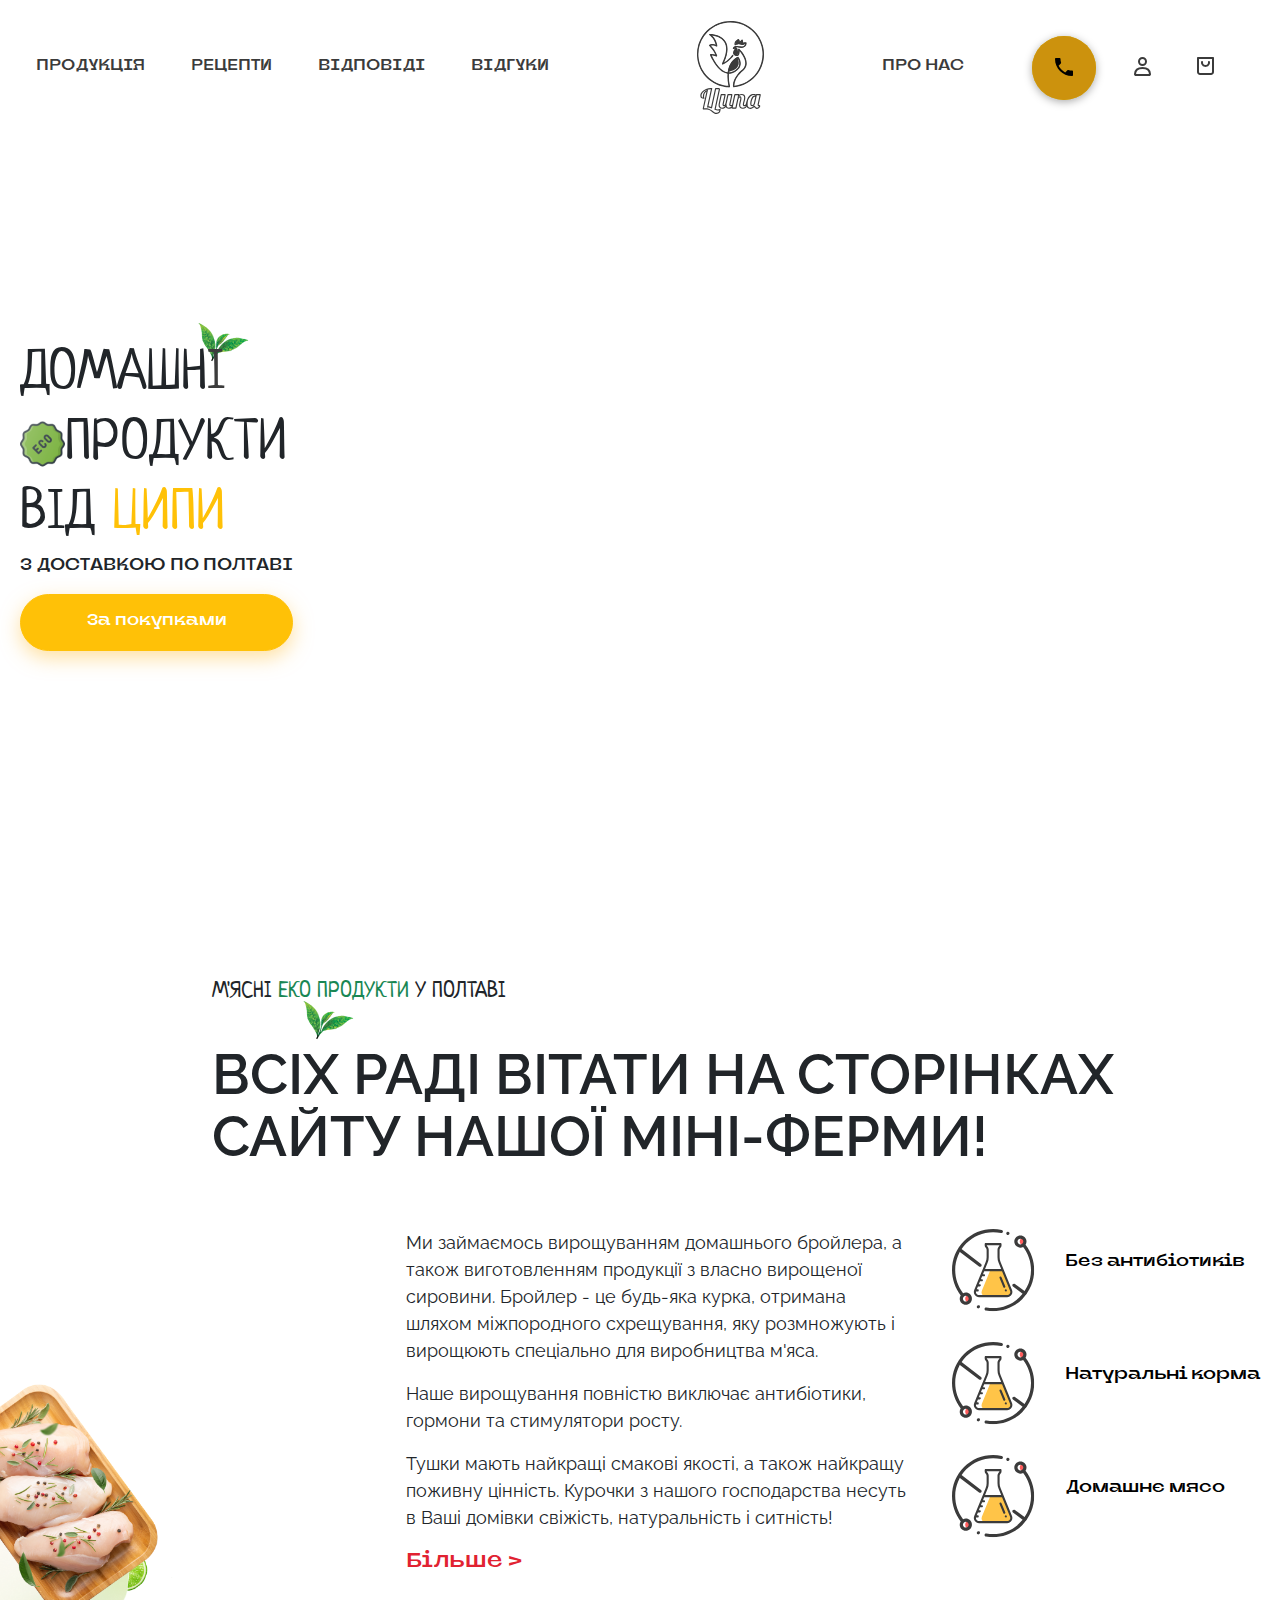
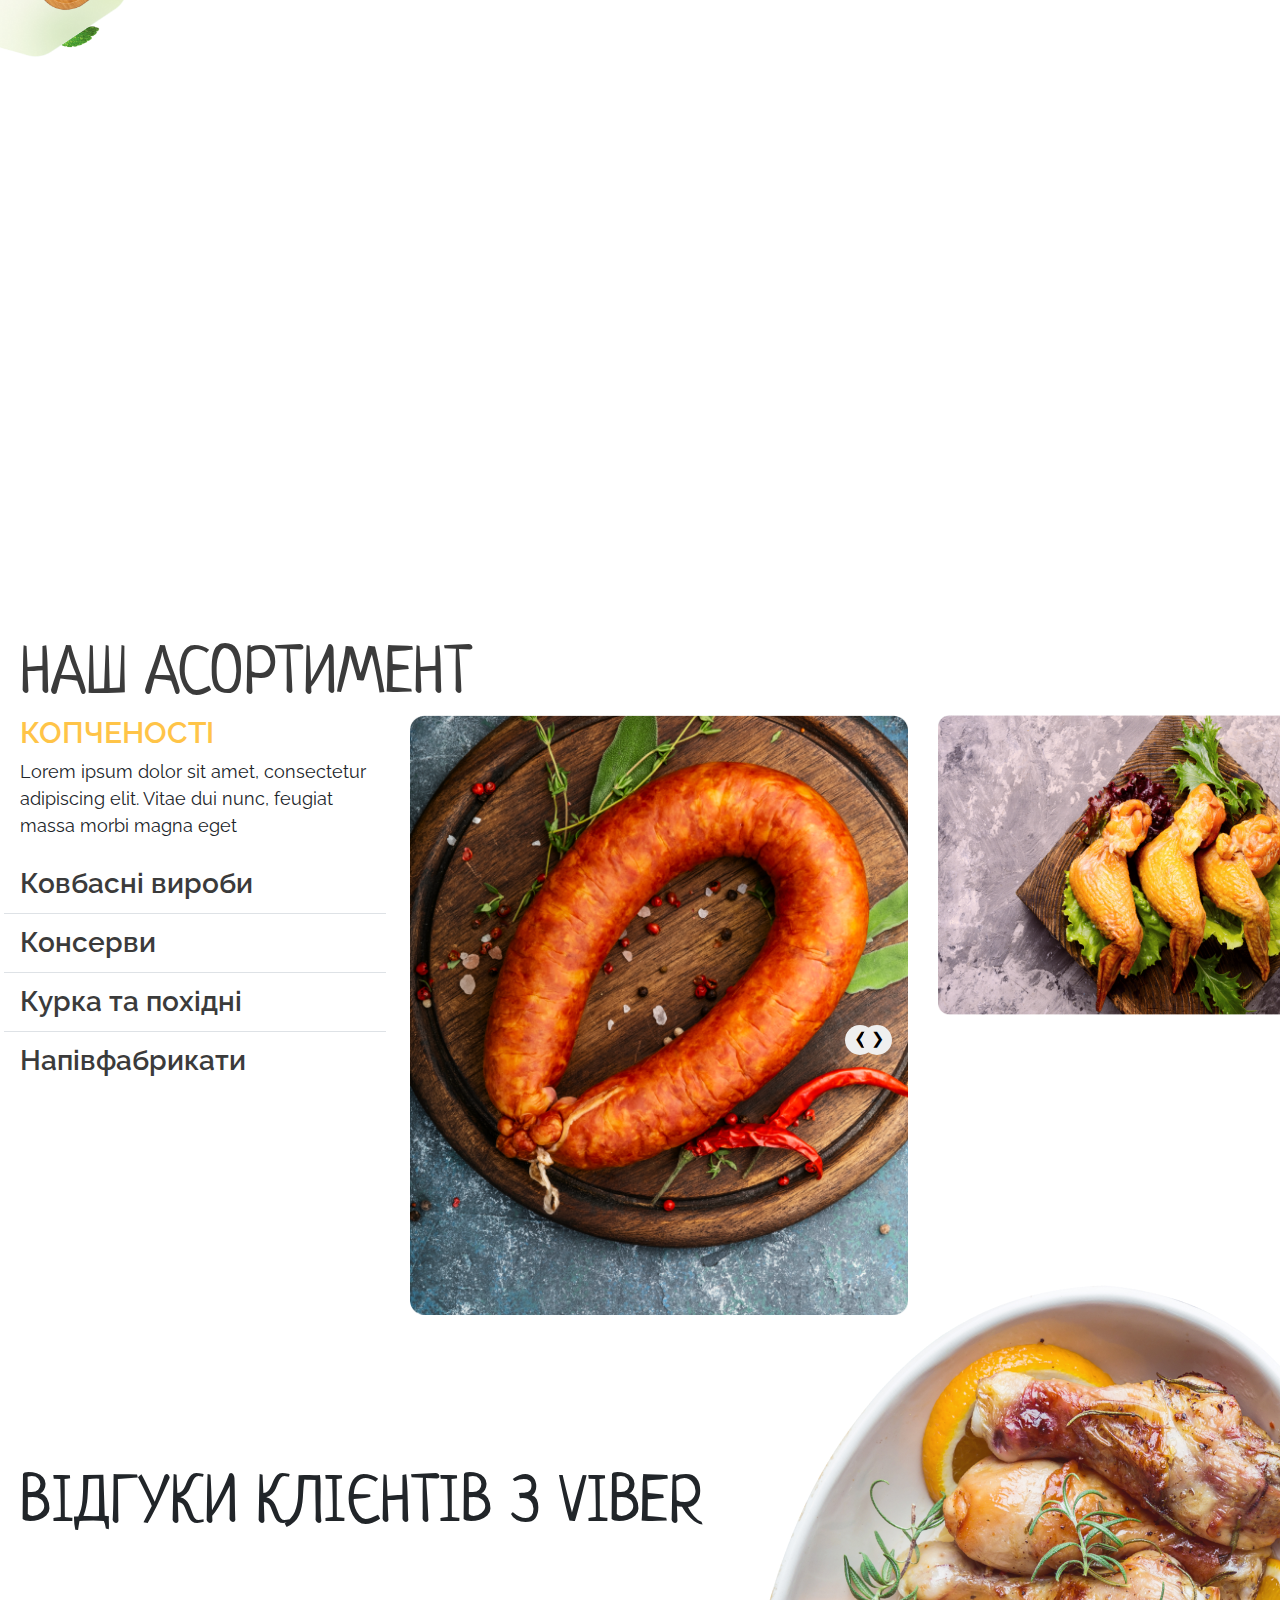
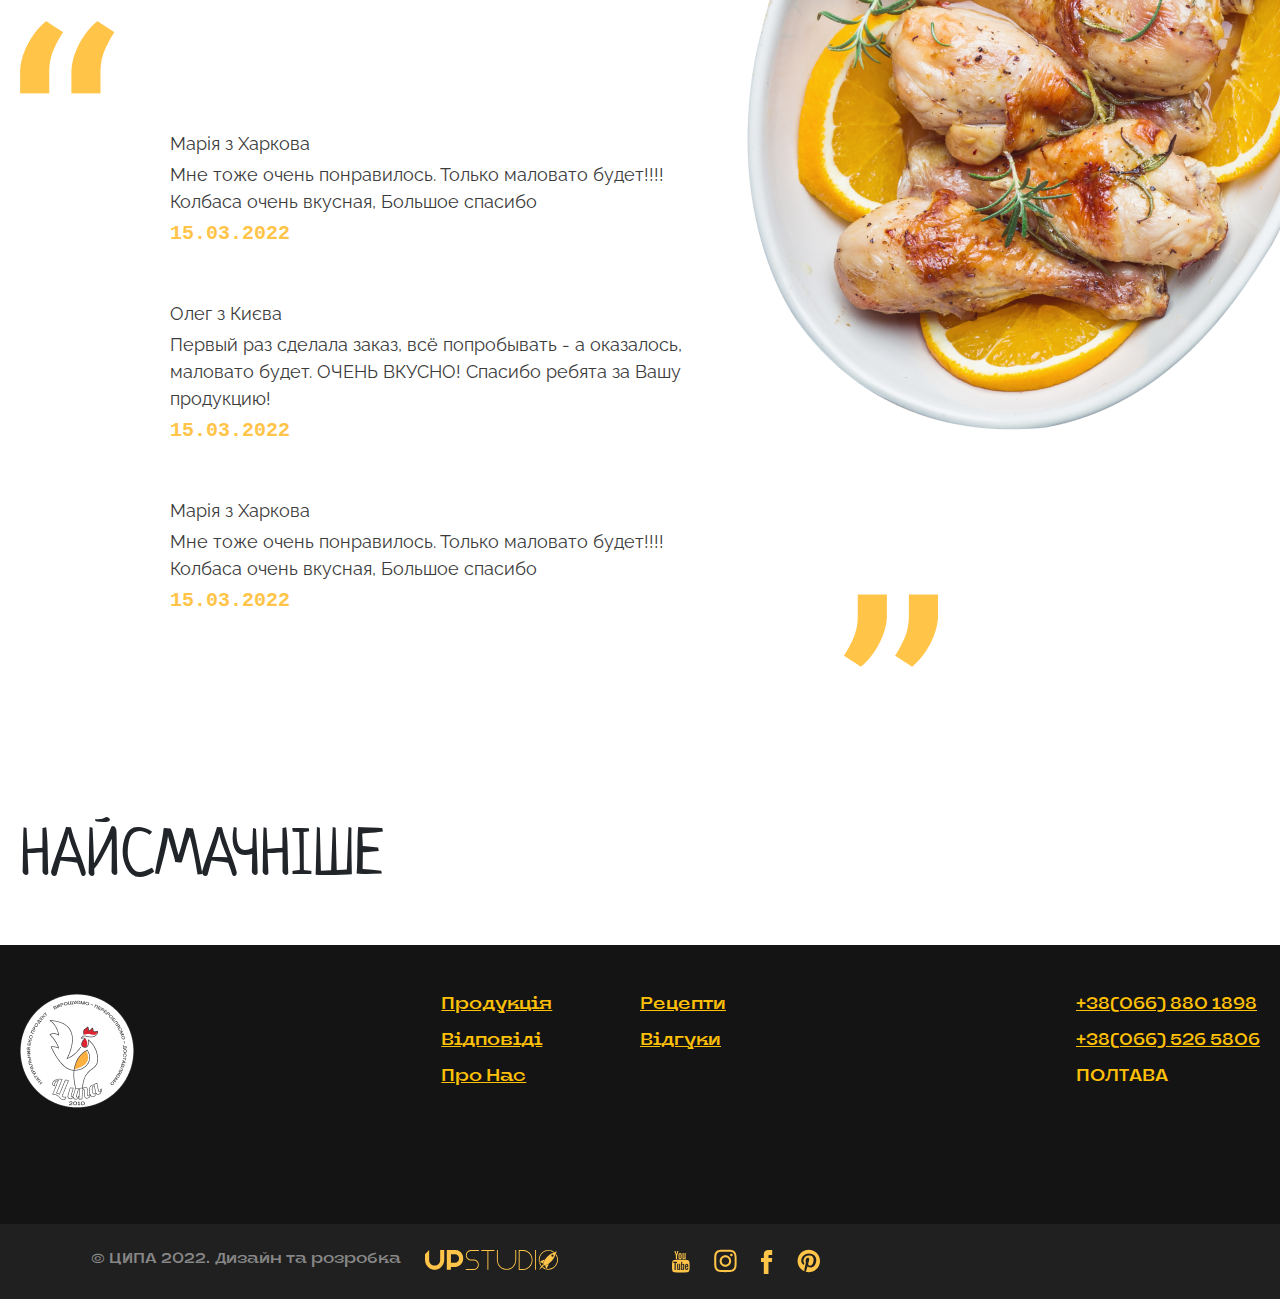
==== index.html @ 8531b5d6 "before install owl carousel" ====
<!doctype html>
<html lang="uk">
<head>
    <meta charset="UTF-8">
    <meta name="viewport" content="width=device-width, initial-scale=1">
    <meta http-equiv="X-UA-Compatible" content="ie=edge">
    <!-- CSS only -->
    <link href="https://cdn.jsdelivr.net/npm/bootstrap@5.2.0/dist/css/bootstrap.min.css" rel="stylesheet"
          crossorigin="anonymous">
    <link rel="stylesheet" href="owlcarousel/owl.carousel.min.css">
    <link rel="stylesheet" href="owlcarousel/owl.theme.default.min.css">
    <link rel="stylesheet" href="css/index.css">
    <link rel="stylesheet" href="css/responsive.css">
    <title>Document</title>
</head>
<body>
<div class="wrapper">
    <nav class="navbar navbar-expand-lg nav-hidden">
        <div class="container">
            <div class="wrap-flex">
                <ul class="navbar-nav mb-2 mb-lg-0">
                    <li class="nav-item">
                        <a class="nav-link" aria-current="page" href="#">ПРОДУКЦІЯ</a>
                    </li>
                    <li class="nav-item">
                        <a class="nav-link" aria-current="page" href="#">Рецепти</a>
                    </li>
                    <li class="nav-item">
                        <a class="nav-link" aria-current="page" href="#">вiдповiдi</a>
                    </li>
                    <li class="nav-item">
                        <a class="nav-link" aria-current="page" href="#">вiдгуки</a>
                    </li>
                </ul>
                <a class="navbar-brand mx-auto" href="#">
                    <img class="logo" src="img/logo.svg" alt="" width="67" height="93">
                    <img class="logo-320px" src="/img/logo-320px.svg" alt="">
                </a>
                <ul class="navbar-nav mb-2 mb-lg-0 align-items-center">
                    <li class="nav-item mr-3">
                        <a class="nav-link" aria-current="page" href="#">ПРО нас</a>
                    </li>
                    <li class="nav-item">
                        <a class="btn padding btn-primary btn-responsive" href="tel:1">+ 380 294 9360</a>
                    </li>
                    <li class="nav-item">
                        <span class="phone-btn">
                           <a href="tel:1">
                              <svg fill="#000000" height="24" viewBox="0 0 24 24" width="24"
                                   xmlns="http://www.w3.org/2000/svg">
                                 <path d="M0 0h24v24H0z" fill="none"/>
                                 <path d="M6.62 10.79c1.44 2.83 3.76 5.14 6.59 6.59l2.2-2.2c.27-.27.67-.36 1.02-.24 1.12.37 2.33.57 3.57.57.55 0 1 .45 1 1V20c0 .55-.45 1-1 1-9.39 0-17-7.61-17-17 0-.55.45-1 1-1h3.5c.55 0 1 .45 1 1 0 1.25.2 2.45.57 3.57.11.35.03.74-.25 1.02l-2.2 2.2z"/>
                              </svg>
                           </a>
                        </span>
                    </li>
                    <li class="nav-item">
                        <a class="nav-link" href="#">
                            <img src="/img/user.svg" alt="">
                        </a>
                    </li>
                    <li class="nav-item">
                        <a class="nav-link" href="#">
                            <img src="/img/basket.svg" alt="">
                        </a>
                    </li>
                </ul>
            </div>
        </div>
    </nav>
    <nav class="navbar navbar-light amber lighten-4 mb-4 hidden">
        <div class="container">
            <a class="navbar-brand" href="#">
                <img src="img/logo.svg" alt="">
            </a>
            <div style="display: flex; align-items: center">
                <a class="btn padding btn-primary btn-responsive" href="tel:1" style="margin-right: 20px;">+ 380 294
                    9360</a>
                <div class="d-flex">
                    <a class="nav-link d-flex" href="#">
                        <img src="/img/basket.svg" alt="">
                        <p>0 грн</p>
                    </a>
                </div>
            </div>
            <!-- Collapse button -->
            <div class="navbar-toggler first-button" role="button" data-toggle="collapse"
                 data-target="#navbarSupportedContent20"
                 aria-controls="navbarSupportedContent20" aria-expanded="false" aria-label="Toggle navigation">
                <div class="animated-icon1">
                    <span></span>
                    <span></span>
                    <span></span>
                </div>
            </div>
            <!-- Collapsible content -->
            <div class="collapse navbar-collapse" id="navbarSupportedContent20">
                <!-- Links -->
                <ul class="navbar-nav mr-auto bg-grey">
                    <li class="nav-item active">
                        <a class="nav-link" href="#">ПРОДУКЦІЯ</a>
                    </li>
                    <li class="nav-item">
                        <a class="nav-link" href="#">Рецепти</a>
                    </li>
                    <li class="nav-item">
                        <a class="nav-link" href="#">вiдповiдi</a>
                    </li>
                    <li class="nav-item">
                        <a class="nav-link" href="#">вiдгуки</a>
                    </li>
                </ul>
                <!-- Links -->
            </div>
            <!-- Collapsible content -->
        </div>
    </nav>
    <div class="bg-image-position">
        <div class="position__row">
            <img src="/img/bg-position-image.png" alt="">
            <img src="/img/bg-320.png" alt="" class="bg-320px">
        </div>
    </div>
    <main class="main">
        <div class="container">
            <div class="main__row">
                <h1 class="title">
                    ДОМАШН<span class="three__bg" style="color: #3C3C3C;">І</span>
                </h1>
                <h2 class="title"><span><img src="img/icon-eco.png" alt=""></span>ПРОДУКТИ</h2>
                <h3 class="title">ВІД <span>Ципи</span></h3>
                <p>З ДОСТАВКОЮ ПО ПОЛТАВI</p>
                <a class="btn btn-warning btn-style">За покупками</a>
            </div>
        </div>
    </main>
    <section class="chicken-food">
        <div class="container">
            <div class="chicken-food__row">
                <div class="chicken-food__title">
                    <h2>М'ясні <span>еко продукти</span>
                        у Полтаві
                    </h2>
                    <h3>Всіх раді вітати на сторінках сайту нашої міні-ферми!</h3>
                </div>
                <div class="chicken-food-container">
                    <div class="chicken-food-description">
                        <p>Ми займаємось вирощуванням домашнього бройлера, а також виготовленням продукції з власно
                            вирощеної сировини. Бройлер - це будь-яка курка, отримана шляхом міжпородного
                            схрещування,
                            яку
                            розмножують і вирощюють спеціально для виробництва м'яса.
                        </p>
                        <p>Наше вирощування повністю виключає антибіотики, гормони та стимулятори росту.</p>
                        <p>Тушки мають найкращі смакові якості, а також найкращу поживну цінність. Курочки з нашого
                            господарства несуть в Ваші домівки свіжість, натуральність і ситність!
                        </p>
                        <a href="#">Бiльше ></a>
                    </div>
                    <ul class="chicken-food__state-standard">
                        <li class="state-standard__item">
                            <p>Без антибіотиків</p>
                        </li>
                        <li class="state-standard__item">
                            <p>Натуральні корма</p>
                        </li>
                        <li class="state-standard__item">
                            <p>Домашнє мясо</p>
                        </li>
                    </ul>
                </div>
            </div>
        </div>
    </section>
    <section class="assortment">
        <div class="container">
            <div class="assortment__row">
                <div class="row">
                    <div class="col-sm-10">
                        <h2 class="assortment__title">Наш асортимент</h2>
                    </div>
                </div>
                <div class="row">
                    <div class="col-sm m-width">
                        <h2>Копченості</h2>
                        <p>Lorem ipsum dolor sit amet, consectetur adipiscing elit. Vitae dui nunc, feugiat massa
                            morbi
                            magna eget
                        </p>
                        <ul class="list-group list-group-flush">
                            <li class="list-group-item"><a href="#">Ковбасні вироби</a></li>
                            <li class="list-group-item"><a href="#">Консерви</a></li>
                            <li class="list-group-item"><a href="#">Курка та похідні</a></li>
                            <li class="list-group-item"><a href="#">Напівфабрикати</a></li>
                        </ul>
                    </div>
                    <div class="col-sm w-50">
                        <div class="slider">
                            <div class="slider__slides" id="slides">
                                <div class="slider__slide showing">
                                    <img src="img/kolbasa.png" alt="">
                                    <img src="img/chiken_slider.png" alt="">
                                </div>
                                <div class="slider__slide">
                                    <img src="https://www.kraftwerk.at/app/uploads/fly-images/962/reference-img-worlds-of-adventure-park-4-1920x9999.jpg"
                                         alt="">
                                    <img src="https://mywowo.net/media/images/cache/dubai_img_worlds_of_adventure_01_presentazione_jpg_1200_630_cover_85.jpg"
                                         alt="">
                                </div>
                                <div class="slider__slide">
                                    <img src="https://www.kraftwerk.at/app/uploads/fly-images/962/reference-img-worlds-of-adventure-park-4-1920x9999.jpg"
                                         alt="">
                                    <img src="https://mywowo.net/media/images/cache/dubai_img_worlds_of_adventure_01_presentazione_jpg_1200_630_cover_85.jpg"
                                         alt="">
                                </div>
                                <div class="slider__slide">
                                    <img src="https://www.kraftwerk.at/app/uploads/fly-images/962/reference-img-worlds-of-adventure-park-4-1920x9999.jpg"
                                         alt="">
                                    <img src="https://mywowo.net/media/images/cache/dubai_img_worlds_of_adventure_01_presentazione_jpg_1200_630_cover_85.jpg"
                                         alt="">
                                </div>
                            </div>
                            <button class="button__prev" id="prev">&#10094;</button>
                            <button class="button__next" id="next">&#10095;</button>
                        </div>
                    </div>
                </div>
            </div>
        </div>
    </section>
    <section class="feedback">
        <div class="container">
            <div class="feedback__row">
                <div class="feedback__content">
                    <h2>Відгуки клієнтів з Viber</h2>
                    <div class="feedback__users">
                        <p class="feedback__userName">
                            Марія з Харкова
                        </p>
                        <p>Мне тоже очень понравилось. Только маловато будет!!!! Колбаса очень вкусная, Большое
                            спасибо
                        </p>
                        <span class="feedback__date">15.03.2022</span>
                    </div>
                    <div class="feedback__users">
                        <p class="feedback__userName">
                            Олег з Києва
                        </p>
                        <p>Первый раз сделала заказ, всё попробывать - а оказалось, маловато будет. ОЧЕНЬ ВКУСНО!
                            Спасибо ребята за Вашу продукцию!
                        </p>
                        <span class="feedback__date">15.03.2022</span>
                    </div>
                    <div class="feedback__users">
                        <p class="feedback__userName">
                            Марія з Харкова
                        </p>
                        <p>Мне тоже очень понравилось. Только маловато будет!!!! Колбаса очень вкусная, Большое
                            спасибо
                        </p>
                        <span class="feedback__date">15.03.2022</span>
                    </div>
                </div>
            </div>
            <img src="/img/baked-chicken-drumstick.png" alt="" class="feedback__bg">
        </div>
    </section>
    <section class="delicious">
        <div class="container">
            <div class="delicious__row">
                <h2>Найсмачніше</h2>
            </div>
        </div>
    </section>
    <footer class="footer-section">
        <div class="container">
            <div class="footer-content pt-5 pb-5">
                <div class="row">
                    <div class="col-xl-4 col-lg-4 mb-50">
                        <div class="footer-widget">
                            <div class="footer-logo">
                                <a href="index.html"><img src="img/logo_footer.png" class="img-fluid" alt="logo"></a>
                            </div>
                            <div class="footer-social-icon">
                                <a href="#"><i class="fab fa-facebook-f facebook-bg"></i></a>
                                <a href="#"><i class="fab fa-twitter twitter-bg"></i></a>
                                <a href="#"><i class="fab fa-google-plus-g google-bg"></i></a>
                            </div>
                        </div>
                    </div>
                    <div class="col-xl-4 col-lg-4 col-md-6 mb-30">
                        <div class="footer-widget">
                            <div class="footer-widget-heading">
                            </div>
                            <ul>
                                <li><a href="#">продукцiя</a></li>
                                <li><a href="#">рецепти</a></li>
                                <li><a href="#">Вiдповiдi</a></li>
                                <li><a href="#">вiдгуки</a></li>
                                <li><a href="#">про нас</a></li>
                            </ul>
                        </div>
                    </div>
                    <div class="col-x2-4 col-lg-4 col-md-6 mb-30">
                        <div class="footer-widget" style="display: flex; justify-content: flex-end">
                            <div class="footer-widget-heading">
                            </div>
                            <ul style="flex-direction: column; display: flex">
                                <li class="w-100"><a href="#">+38(066) 880 1898</a></li>
                                <li class="w-100"><a href="#">+38(066) 526 5806</a></li>
                                <li class="w-100"><a href="#" style="text-transform: uppercase; text-decoration: none">Полтава</a>
                                </li>
                            </ul>
                        </div>
                    </div>
                </div>
            </div>
        </div>
        <div class="copyright-area">
            <div class="container">
                <div class="row">
                    <div class="col-xl-6 col-lg-6 text-center text-lg-left">
                        <div class="copyright-text">
                            <p>© ЦИПА 2022. Дизайн та розробка <a href="#"><img src="img/upstudio.svg" alt=""
                                                                                style="margin-left: 20px;"></a></p>
                        </div>
                    </div>
                    <div class="col-xl-6 col-lg-6 d-none d-lg-block text-right">
                        <div class="footer-menu">
                            <ul>
                                <li><a href="#"><img src="img/youtube.svg" alt="youtube"></a></li>
                                <li><a href="#"><img src="img/Instagram.svg" alt="instagram"></a></li>
                                <li><a href="#"><img src="img/facebook.svg" alt="facebook"></a></li>
                                <li><a href="#"><img src="img/pinterest.svg" alt="pinterest"></a></li>
                            </ul>
                        </div>
                    </div>
                </div>
            </div>
        </div>
    </footer>

</div>
<script src="https://cdn.jsdelivr.net/npm/swiper@8/swiper-bundle.min.js"></script>
<script src="https://code.jquery.com/jquery-3.3.1.slim.min.js"
        integrity="sha384-q8i/X+965DzO0rT7abK41JStQIAqVgRVzpbzo5smXKp4YfRvH+8abtTE1Pi6jizo"
        crossorigin="anonymous"></script>
<script src="https://cdn.jsdelivr.net/npm/popper.js@1.14.7/dist/umd/popper.min.js"
        integrity="sha384-UO2eT0CpHqdSJQ6hJty5KVphtPhzWj9WO1clHTMGa3JDZwrnQq4sF86dIHNDz0W1"
        crossorigin="anonymous"></script>
<script src="https://cdn.jsdelivr.net/npm/bootstrap@4.3.1/dist/js/bootstrap.min.js"
        integrity="sha384-JjSmVgyd0p3pXB1rRibZUAYoIIy6OrQ6VrjIEaFf/nJGzIxFDsf4x0xIM+B07jRM"
        crossorigin="anonymous"></script>
<script src="js/burger.js"></script>
<script src="js/slider.js"></script>
</body>
</html>
---- css/index.css ----
@import url('https://fonts.googleapis.com/css2?family=Raleway&display=swap');

@font-face {
    font-family: 'Neucha';
    src: local('Neucha Regular'), local('Neucha-Regular'),
    url('/fonts/Neucha/Neucha.woff2') format('woff2'),
    url('/fonts/Neucha/Neucha.woff') format('woff'),
    url('/fonts/Neucha/Neucha.ttf') format('truetype');
    font-weight: 400;
    font-style: normal;
}

@font-face {
    font-family: 'NeueMetana';
    src: url('/fonts/NeueMetana/NeueMetanaNext-SemiBold.otf') format('opentype');
    font-weight: 400;
    font-style: normal;
}

body {
   font-family: 'NeueMetana', sans-serif;
}

li {
    list-style: none;
}


.wrapper {
    overflow: hidden;
}

.container {
    max-width: 1630px;
    margin: 0 auto;
    padding: 0 20px;
}

.selector-for-some-widget {
    box-sizing: border-box;
}

.wrap-flex {
    display: flex;
    width: 100%;
    justify-content: space-between;
    align-items: center;
    padding: 0.5rem;
}

.nav-link {
    text-transform: uppercase;
    font-weight: 400;
    font-size: 15px;
    color:  #3B3B3B;
    font-family: 'NeueMetana', serif;
}

.nav-link p {
    margin-bottom: 0;
    margin-left: 15px;
}

.nav-item {
    margin-right: 30px;
}

.btn {
    display: inline-block;
}

/* Icon 1 */

.animated-icon1, .animated-icon2, .animated-icon3 {
    width: 30px;
    height: 20px;
    position: relative;
    margin: 0;
    -webkit-transform: rotate(0deg);
    -moz-transform: rotate(0deg);
    -o-transform: rotate(0deg);
    transform: rotate(0deg);
    -webkit-transition: .5s ease-in-out;
    -moz-transition: .5s ease-in-out;
    -o-transition: .5s ease-in-out;
    transition: .5s ease-in-out;
    cursor: pointer;
}

.animated-icon1 span, .animated-icon2 span, .animated-icon3 span {
    display: block;
    position: absolute;
    height: 3px;
    width: 100%;
    border-radius: 9px;
    opacity: 1;
    left: 0;
    -webkit-transform: rotate(0deg);
    -moz-transform: rotate(0deg);
    -o-transform: rotate(0deg);
    transform: rotate(0deg);
    -webkit-transition: .25s ease-in-out;
    -moz-transition: .25s ease-in-out;
    -o-transition: .25s ease-in-out;
    transition: .25s ease-in-out;
}

.animated-icon1 span {
    background: #3B3B3B;
}

.animated-icon2 span {
    background: #e3f2fd;
}

.animated-icon3 span {
    background: #f3e5f5;
}

.animated-icon1 span:nth-child(1) {
    top: 0;
}

.animated-icon1 span:nth-child(2) {
    top: 10px;
}

.animated-icon1 span:nth-child(3) {
    top: 20px;
}

.animated-icon1.open span:nth-child(1) {
    top: 11px;
    -webkit-transform: rotate(135deg);
    -moz-transform: rotate(135deg);
    -o-transform: rotate(135deg);
    transform: rotate(135deg);
}

.animated-icon1.open span:nth-child(2) {
    opacity: 0;
    left: -60px;
}

.animated-icon1.open span:nth-child(3) {
    top: 11px;
    -webkit-transform: rotate(-135deg);
    -moz-transform: rotate(-135deg);
    -o-transform: rotate(-135deg);
    transform: rotate(-135deg);
}

/* Icon 3*/

.animated-icon2 span:nth-child(1) {
    top: 0;
}

.animated-icon2 span:nth-child(2), .animated-icon2 span:nth-child(3) {
    top: 10px;
}

.animated-icon2 span:nth-child(4) {
    top: 20px;
}

.animated-icon2.open span:nth-child(1) {
    top: 11px;
    width: 0;
    left: 50%;
}

.animated-icon2.open span:nth-child(2) {
    -webkit-transform: rotate(45deg);
    -moz-transform: rotate(45deg);
    -o-transform: rotate(45deg);
    transform: rotate(45deg);
}

.animated-icon2.open span:nth-child(3) {
    -webkit-transform: rotate(-45deg);
    -moz-transform: rotate(-45deg);
    -o-transform: rotate(-45deg);
    transform: rotate(-45deg);
}

.animated-icon2.open span:nth-child(4) {
    top: 11px;
    width: 0;
    left: 50%;
}

/* Icon 4 */

.animated-icon3 span:nth-child(1) {
    top: 0;
    -webkit-transform-origin: left center;
    -moz-transform-origin: left center;
    -o-transform-origin: left center;
    transform-origin: left center;
}

.animated-icon3 span:nth-child(2) {
    top: 10px;
    -webkit-transform-origin: left center;
    -moz-transform-origin: left center;
    -o-transform-origin: left center;
    transform-origin: left center;
}

.animated-icon3 span:nth-child(3) {
    top: 20px;
    -webkit-transform-origin: left center;
    -moz-transform-origin: left center;
    -o-transform-origin: left center;
    transform-origin: left center;
}

.animated-icon3.open span:nth-child(1) {
    -webkit-transform: rotate(45deg);
    -moz-transform: rotate(45deg);
    -o-transform: rotate(45deg);
    transform: rotate(45deg);
    top: 0;
    left: 8px;
}

.animated-icon3.open span:nth-child(2) {
    width: 0;
    opacity: 0;
}

.animated-icon3.open span:nth-child(3) {
    -webkit-transform: rotate(-45deg);
    -moz-transform: rotate(-45deg);
    -o-transform: rotate(-45deg);
    transform: rotate(-45deg);
    top: 21px;
    left: 8px;
}

/*phone =======================*/

.phone-btn {
    position: relative;
    z-index: 1;
    width: 4em;
    height: 4em;
    padding: 1.5em;
    border-radius: 50%;
    border: none;
    box-shadow: 0 0.125em 0.5em #aaa, inset 0 0 0 3em #cc920d, 0 0 0 0 rgb(34 150 244 / 25%);
    background-color: #e3b90d;
    animation: scaleUp 2s infinite, borderScale 2s infinite;
    display: flex;
    align-items: center;
    justify-content: center;
}


.phone-btn > svg {
    width: 100%;
    height: 100%;
    fill: #fff;
    animation: shake 2s cubic-bezier(0.43, 0, 0.6, 0.4) infinite;
}
@keyframes borderScale {
    0% {
        box-shadow: 0 0.125em 0.5em #aaa, inset 0 0 0 3em #cc920d, 0 0 0 0 rgba(34, 150, 244, 0.25);
    }
    50% {
        box-shadow: 0 0.125em 0.5em #aaa, inset 0 0 0 0.5em #cc920d, 0 0 0 0 rgba(34, 150, 244, 0.25);
    }
    100% {
        box-shadow: 0 0.125em 0.5em #aaa, inset 0 0 0 3em #cc920d, 0 0 0 3em rgba(34, 150, 244, 0);
    }
}
@keyframes scaleUp {
    0% {
        transform: scale(1);
    }
    50% {
        transform: scale(1.125);
    }
    60% {
        transform: scale(1);
    }
}
@keyframes shake {
    0% {
        transform: translate(0, 0);
    }
    1.25% {
        transform: translate(-2.5%, 0);
    }
    2.5% {
        transform: translate(0, 0);
    }
    3.75% {
        transform: translate(2.5%, 0);
    }
    5% {
        transform: translate(0, 0);
    }
    6.25% {
        transform: translate(-5%, 0);
    }
    7.5% {
        transform: translate(0, 0);
    }
    8.75% {
        transform: translate(5%, 0);
    }
    10% {
        transform: translate(0, 0);
    }
    11.25% {
        transform: translate(-5%, 0);
    }
    12.5% {
        transform: translate(0, 0);
    }
    13.75% {
        transform: translate(5%, 0);
    }
    15% {
        transform: translate(0, 0);
    }
    16.25% {
        transform: translate(-7.5%, 0);
    }
    17.5% {
        transform: translate(0, 0);
    }
    18.75% {
        transform: translate(7.5%, 0);
    }
    20% {
        transform: translate(0, 0);
    }
    21.25% {
        transform: translate(-7.5%, 0);
    }
    22.5% {
        transform: translate(0, 0);
    }
    23.75% {
        transform: translate(7.5%, 0);
    }
    25% {
        transform: translate(0, 0);
    }
    26.25% {
        transform: translate(-7.5%, 0);
    }
    27.5% {
        transform: translate(0, 0);
    }
    28.75% {
        transform: translate(7.5%, 0);
    }
    30% {
        transform: translate(0, 0);
    }
    31.25% {
        transform: translate(-7.5%, 0);
    }
    32.5% {
        transform: translate(0, 0);
    }
    33.75% {
        transform: translate(7.5%, 0);
    }
    35% {
        transform: translate(0, 0);
    }
    36.25% {
        transform: translate(-7.5%, 0);
    }
    37.5% {
        transform: translate(0, 0);
    }
    38.75% {
        transform: translate(7.5%, 0);
    }
    40% {
        transform: translate(0, 0);
    }
    41.25% {
        transform: translate(-7.5%, 0);
    }
    42.5% {
        transform: translate(0, 0);
    }
    43.75% {
        transform: translate(7.5%, 0);
    }
    45% {
        transform: translate(0, 0);
    }
    46.25% {
        transform: translate(-7.5%, 0);
    }
    47.5% {
        transform: translate(0, 0);
    }
    48.75% {
        transform: translate(7.5%, 0);
    }
    50% {
        transform: translate(0, 0);
    }
}

/*phone =======================*/


.padding {
    padding: 16px 43px;
    background-color: #E12231;
    box-shadow: 0 7px 19px rgba(225, 34, 49, 0.35);
    border-radius: 225px;
    font-family: 'Neue Metana', cursive;
}

.bg-image-position {
    position: absolute;
    top: 0;
    right: 0;
    z-index: -1;
}

.position__row {
    position: relative;
}

.position__row img {
    position: absolute;
    top: 0;
    right: 0;
}

.position-two {
    position: absolute;
    top: 0;
    right: 0;
    z-index: -2;
}

.mobile-bg-320 {
    display: none;
}

.main {
    margin-top: 209px;
    margin-bottom: 310px;
}


.main__row {
    display: inline-flex;
    align-content: flex-start;
    flex-direction: column;
}

.main__row h1, h2, h3 {
    line-height: 62px;
    text-transform: uppercase;
    font-family: 'Neucha', cursive;
    font-size: 56px;
}

.main__row h3 span {
    position: relative;
    display: inline-block;
    color: var(--bs-yellow);
    text-transform: uppercase;
}

.title {
    text-transform: uppercase;
}

.three__bg {
    position: relative;
}

.three__bg::before {
    content: '';
    background: url("/img/three.png");
    position: absolute;
    width: 70px;
    height: 57px;
    bottom: 29px;
    left: -24px;
    z-index: -5;
}

.main__row p {
    font-family: 'NeueMetana', sans-serif;
}

.btn-style {
    box-shadow: 0 7px 19px rgba(255, 196, 72, 0.5);
    border-radius: 225px;
    color: var(--bs-white);
    padding: 16px 43px;
    font-weight: 600;
    font-family: 'NeueMetana', cursive;
    font-size: 15px;
}

.chicken-food {
    background: url("/img/chiken-food.png") no-repeat;
    padding-bottom: 508px;
    margin-bottom: 160px;
}

.chicken-food__row {
    margin-left: auto;
    max-width: 1048px;
    display: flex;
    flex-direction: column;
    align-items: flex-start;
}

.chicken-food__title h2 {
    font-family: 'Neucha', cursive;
    font-style: normal;
    font-weight: 400;
    font-size: 44px;
    margin-bottom: 20px;
}

.chicken-food__title h2 span {
    color: var(--bs-green);
    position: relative;
}

.chicken-food__title h2 span::before {
    content: '';
    background: url("/img/three.png");
    width: 70px;
    height: 57px;
    position: absolute;
    top: calc(-76% + 20px);
    left: 8%;
}

.chicken-food__title h3 {
    margin-bottom: 62px;
    font-family: 'Raleway', sans-serif;
    font-weight: 600;
}

.chicken-food-container {
    max-width: 1048px;
    width: 100%;
    display: flex;
    flex-direction: row;
    justify-content: flex-end;
}

.chicken-food-description p {
    max-width: 510px;
    font-family: 'Raleway', serif;
    font-style: normal;
    font-weight: 400;
    font-size: 18px;
}

.chicken-food-description a {
    color: #E12231;
    font-weight: 600;
    font-size: 20px;
    display: inline-block;
    text-decoration: none;
}

.chicken-food__state-standard {
    display: flex;
    flex-direction: column;
    margin-left: 204px;
}

.chicken-food__state-standard p {
    font-size: 16px;
    color: var(--bs-black);
}


.state-standard__item {
    display: flex;
    align-items: center;
    margin-bottom: 30px;
}

.state-standard__item::before {
    content: '';
    background: url('/img/agronomy.svg') no-repeat;
    width: 83px;
    height: 83px;
    display: block;
    margin-right: 30px;
}

.m-width {
    max-width: 390px;
}

.m-width h2 {
    font-family: 'Raleway', sans-serif;
    font-style: normal;
    font-weight: 600;
    font-size: 30px;
    line-height: 35px;

    /* YellO */

    color: #FFC448;

}

.m-width p {
    font-family: 'Raleway', sans-serif;
    font-style: normal;
    font-weight: 400;
    font-size: 18px;
}

.assortment {
    margin-bottom: 159px;
}

/*===========*/
#slides {
    position: relative;
    height: 600px;
    padding: 0;
    margin: 0;
    list-style-type: none;
}

.slider {
    position: relative;
}

.slider__slide {
    position: absolute;
    left: 0;
    top: 0;
    width: 100%;
    height: 100%;
    opacity: 0;
    z-index: 1;
    font-size: 40px;
    color: #fff;
    -webkit-transition: opacity 1s;
    -moz-transition: opacity 1s;
    -o-transition: opacity 1s;
    transition: opacity 1s;
    display: inline-flex;
    gap: 30px;
}

.slider__slide img {
    object-fit: cover;
    flex: 0 1 50%;
    /*width: 500px;*/
}

.slider__slide img:nth-child(2) {
    height: 50%;
}

.showing {
    opacity: 1;
    z-index: 2;
}

.button__prev, .button__next{
    position: absolute;
    z-index: 100;
    top: 0;
    left: 0;
    border-radius:30px;
    border: 0;
    margin:10px;
    width: 30px;
    height: 30px;
}

.button__prev {
    left: 50%;
    top: 50%;
}

.button__next {
    left: 52%;
    top: 50%;
}

button:active, button:focus {
    outline: none;
}
button::-moz-focus-inner {
    border: 0;
}
/*===========*/

.assortment__title {
    font-family: 'Neucha', cursive;
    color: #3B3B3B;
    font-size: 66px;
}

.list-group-item {
    margin-left: -16px;
}

.list-group-item a {
    color: #3B3B3B;
    text-decoration: none;
    font-family: 'Raleway', cursive;
    font-style: normal;
    font-weight: 600;
    font-size: 28px;
}

.list-group-item a:hover {
    color: var(--bs-yellow);
}


.feedback {
    position: relative;
    margin-bottom: 160px;
}


.feedback__content {
    max-width: 919px;
    position: relative;
}

.feedback__content::before {
    content: '';
    background: url("/img/v.png") no-repeat;
    width: 96px;
    height: 73px;
    position: absolute;
    top: 147px;
    left: 0;
}

.feedback__content::after {
    content: '';
    background: url("/img/n.png") no-repeat;
    width: 96px;
    height: 73px;
    position: absolute;
    bottom: 0;
    right: 0;
}

.feedback__bg {
    position: absolute;
    right: 0;
    bottom: 0;
}

.feedback__content h2 {
    font-family: 'Neucha', cursive;
    font-style: normal;
    font-weight: 400;
    font-size: 66px;
    margin-bottom: 194px;
}

.feedback__users {
    max-width: 671px;
    font-family: 'Neue Metana Next Free Personal', monospace;
    font-style: normal;
    font-weight: 600;
    font-size: 20px;
    color: #3B3B3B;
    padding-left: 150px;
}

.feedback__users h4 {
    margin-bottom: 17px;
}

.feedback__users p {
    font-family: 'Raleway', sans-serif;
    font-style: normal;
    font-weight: 400;
    font-size: 18px;
    color: #3B3B3B;
    margin-bottom: 4px;
}

.feedback__date {
    display: inline-block;
    color: #FFC448;
    padding-bottom: 51px;
}

.delicious__row h2 {
    font-family: 'Neucha', cursive;
    font-style: normal;
    font-weight: 400;
    font-size: 66px;
    padding-bottom: 48px;
}

.carousel {
    max-width: 1068px;
    max-height: 588px;
}


/* footer */

ul {
    margin: 0;
    padding: 0;
}
.footer-section {
    background: #151414;
    position: relative;
}
.footer-cta {
    border-bottom: 1px solid #373636;
}
.single-cta i {
    color: #ff5e14;
    font-size: 30px;
    float: left;
    margin-top: 8px;
}
.cta-text {
    padding-left: 15px;
    display: inline-block;
}
.cta-text h4 {
    color: #fff;
    font-size: 20px;
    font-weight: 600;
    margin-bottom: 2px;
}
.cta-text span {
    color: #757575;
    font-size: 15px;
}
.footer-content {
    position: relative;
    z-index: 2;
}
.footer-pattern img {
    position: absolute;
    top: 0;
    left: 0;
    height: 330px;
    background-size: cover;
    background-position: 100% 100%;
}
.footer-logo {
    margin-bottom: 30px;
}
.footer-logo img {
    max-width: 200px;
}
.footer-text p {
    margin-bottom: 14px;
    font-size: 14px;
    color: #7e7e7e;
    line-height: 28px;
}
.footer-social-icon span {
    color: #fff;
    display: block;
    font-size: 20px;
    font-weight: 700;
    font-family: 'Poppins', sans-serif;
    margin-bottom: 20px;
}
.footer-social-icon a {
    color: #fff;
    font-size: 16px;
    margin-right: 15px;
}
.footer-social-icon i {
    height: 40px;
    width: 40px;
    text-align: center;
    line-height: 38px;
    border-radius: 50%;
}
.facebook-bg{
    background: #3B5998;
}
.twitter-bg{
    background: #55ACEE;
}
.google-bg{
    background: #DD4B39;
}
.footer-widget-heading h3 {
    color: #fff;
    font-size: 20px;
    font-weight: 600;
    margin-bottom: 40px;
    position: relative;
}
.footer-widget-heading h3::before {
    content: "";
    position: absolute;
    left: 0;
    bottom: -15px;
    height: 2px;
    width: 50px;
    background: #ff5e14;
}
.footer-widget ul li {
    display: inline-block;
    float: left;
    width: 50%;
    margin-bottom: 12px;
}
.footer-widget ul li a:hover{
    color: #ff5e14;
}
.footer-widget ul li a {
    color: var(--bs-yellow);
    text-transform: capitalize;
}
.subscribe-form {
    position: relative;
    overflow: hidden;
}
.subscribe-form input {
    width: 100%;
    padding: 14px 28px;
    background: #2E2E2E;
    border: 1px solid #2E2E2E;
    color: #fff;
}
.subscribe-form button {
    position: absolute;
    right: 0;
    background: #ff5e14;
    padding: 13px 20px;
    border: 1px solid #ff5e14;
    top: 0;
}
.subscribe-form button i {
    color: #fff;
    font-size: 22px;
    transform: rotate(-6deg);
}
.copyright-area{
    background: #202020;
    padding: 25px 0;
}
.copyright-text p {
    margin: 0;
    font-size: 14px;
    color: #878787;
}
.copyright-text p a{
    color: #ff5e14;
}
.footer-menu li {
    display: inline-block;
    margin-left: 20px;
}
.footer-menu li:hover a{
    color: #ff5e14;
}
.footer-menu li a {
    font-size: 14px;
    color: var(--bs-yellow);
}


.phone-btn {
    display: none;
}

.bg-320px {
    display: none;
}

.logo-320px {
    display: none;
}
---- css/responsive.css ----
@media (max-width: 1500px) {
    .chicken-food {
        background-size: 411px;
    }
}

@media  (max-width: 1400px) {


    .btn-responsive {
        display: none;
    }

    .phone-btn {
        display: flex;
    }
    .chicken-food {
        background-size: 327px;
    }

    .chicken-food h1 {
        font-size: 55px;;
    }

    .chicken-food h2 {
        font-size: 23px;

    }

    .chicken-food__state-standard {
        margin-left: 36px;
    }

    .chicken-food__title h2 span::before {
        top: calc(-76% + 36px);
    }

    .state-standard__item p::before {
        width: 106px;
    }



}

@media (max-width: 1330px) {
    .chicken-food {
        background-size: 200px;
        background-position:  left;
    }
}

@media (max-width: 1200px) {


    .nav-item {
        margin-right: 15px;
    }

    .nav-link {
        font-size: 12px;
    }

    .position__row img {
        max-width: 675px;
    }



    .btn-responsive {
        display: none!important;
    }


    .chicken-food {
        margin-bottom: 50px;
        padding-bottom: 50px;
    }

    .chicken-food-container {
        flex-direction: row;
        padding-left: 145px;
    }
    .chicken-food__state-standard {
        flex-direction: column;
        flex-wrap: wrap;
        margin-left: 32px;

    }
    .chicken-food__state-standard p {
        margin-right: 20px;
    }

    .state-standard__item::before {
        width: 100px;
    }

    .state-standard__item p {
        padding: 0;
    }
    .feedback__bg {
        display: none;
    }
}

@media (min-width: 1000px){
    .hidden {
        display: none;
    }


}

@media (max-width: 1000px) {

    .position__row img {
        max-width: 477px;
        height: 641px;
    }

    .nav-hidden {
        display: none;
    }

    .chicken-food {
        background: none;
    }

    .chicken-food__row {
        margin: 0;
    }

    .chicken-food__title h4 {
        text-align: left;
    }
    .chicken-food-container {
        padding: 0;
    }

    .chicken-food-description {
        text-align: left;
    }
    .chicken-food-description a {
        margin-bottom: 30px;
    }

}

@media (max-width: 768px) {
    body {
        position: relative;
    }



    .btn-responsive {
        padding: 10px 20px;

    }

    .navbar {
        margin-bottom: 502px!important;
    }



    .chicken-food-container {
        padding: 0;
    }

    .chicken-food-description p {
        font-size: 16px;
        max-width: 364px;
        margin-right: 58px;
    }

    .m-width {
        max-width: 210px;
    }

    .list-group li a {
        font-size: 24px;
    }

    .feedback__content::before {
        top: 20%;
    }

    .feedback__users {
        padding: 0;
    }

}

@media (max-width: 576px) {
    .btn-responsive {
        display: none;
    }

    .state-standard__item p {
        display: none;
    }
}

@media (max-width: 576px) and (min-width: 1px){
    .chicken-food__state-standard {
        display: none;
    }
}
@media (max-width: 320px) {
    .position__row img {
        max-width: 350px;
        height: 600px;
        display: none;
    }

    .bg-320px {
        display: block!important;
    }
    .chicken-food__state-standard {
        display: none;
    }

    .logo {
        display: none!important;
    }

    .logo-320px {
        display: block!important;
    }

    .navbar {
        margin-bottom: 311px!important;
    }

    .main {
        margin-bottom: 78px;
    }

    .m-width {
        text-align: center;
        max-width: 100%;
    }

    .chicken-food__title {
        text-align: center;
    }

    .chicken-food__title h2 {
        font-size: 30px;
    }
    .chicken-food__title h2 span::before {
        top: calc(-315% + 86px);
        left: -12%;
    }

    .chicken-food__title h3 {
        font-size: 17px;
        line-height: 30px;
        text-transform: none;
    }

    .chicken-food-description p {
        margin-right: 0;
    }

    .assortment__title {
        font-size: 30px;
        text-align: center;
    }

    .m-width h2 {
        font-size: 22px;
        line-height: 26px;
        text-align: center;
    }

    .delicious__row h2 {
        font-size: 30px;
        text-align: center;
        text-transform: none;
    }
}
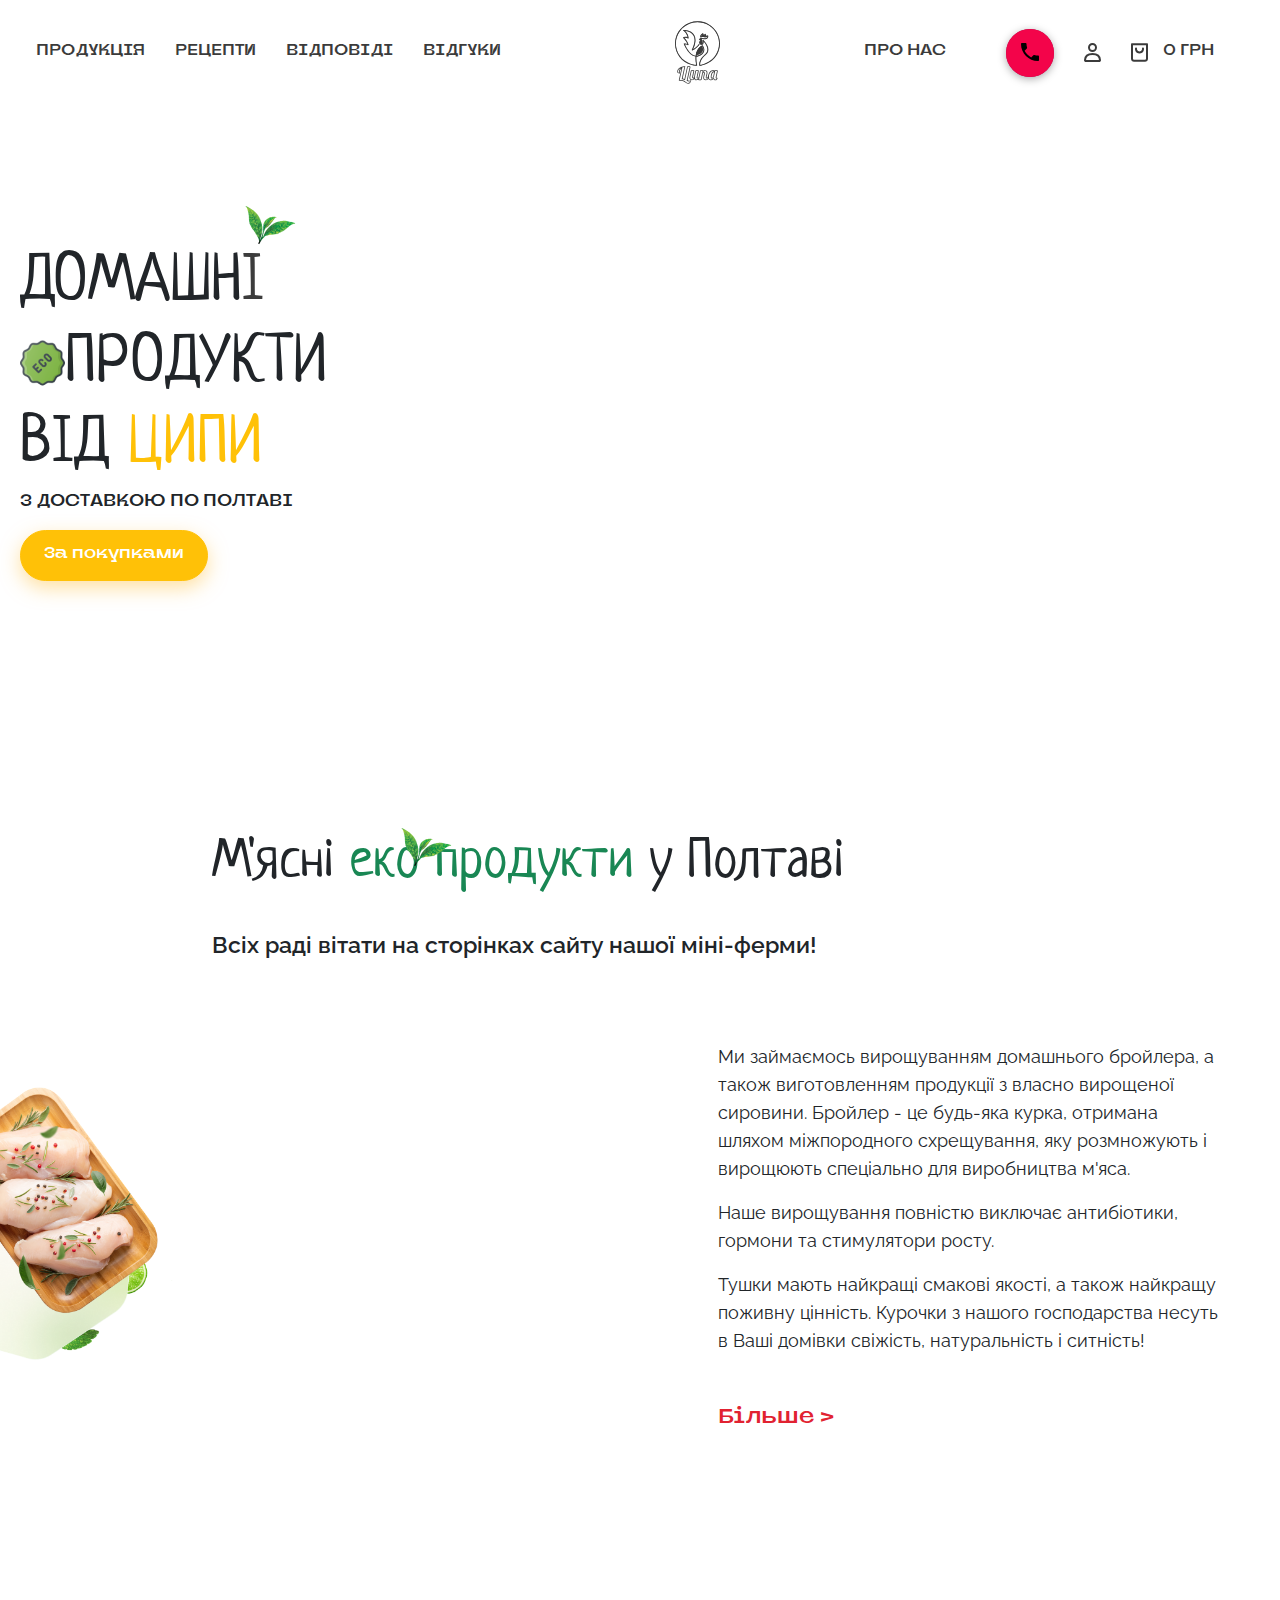
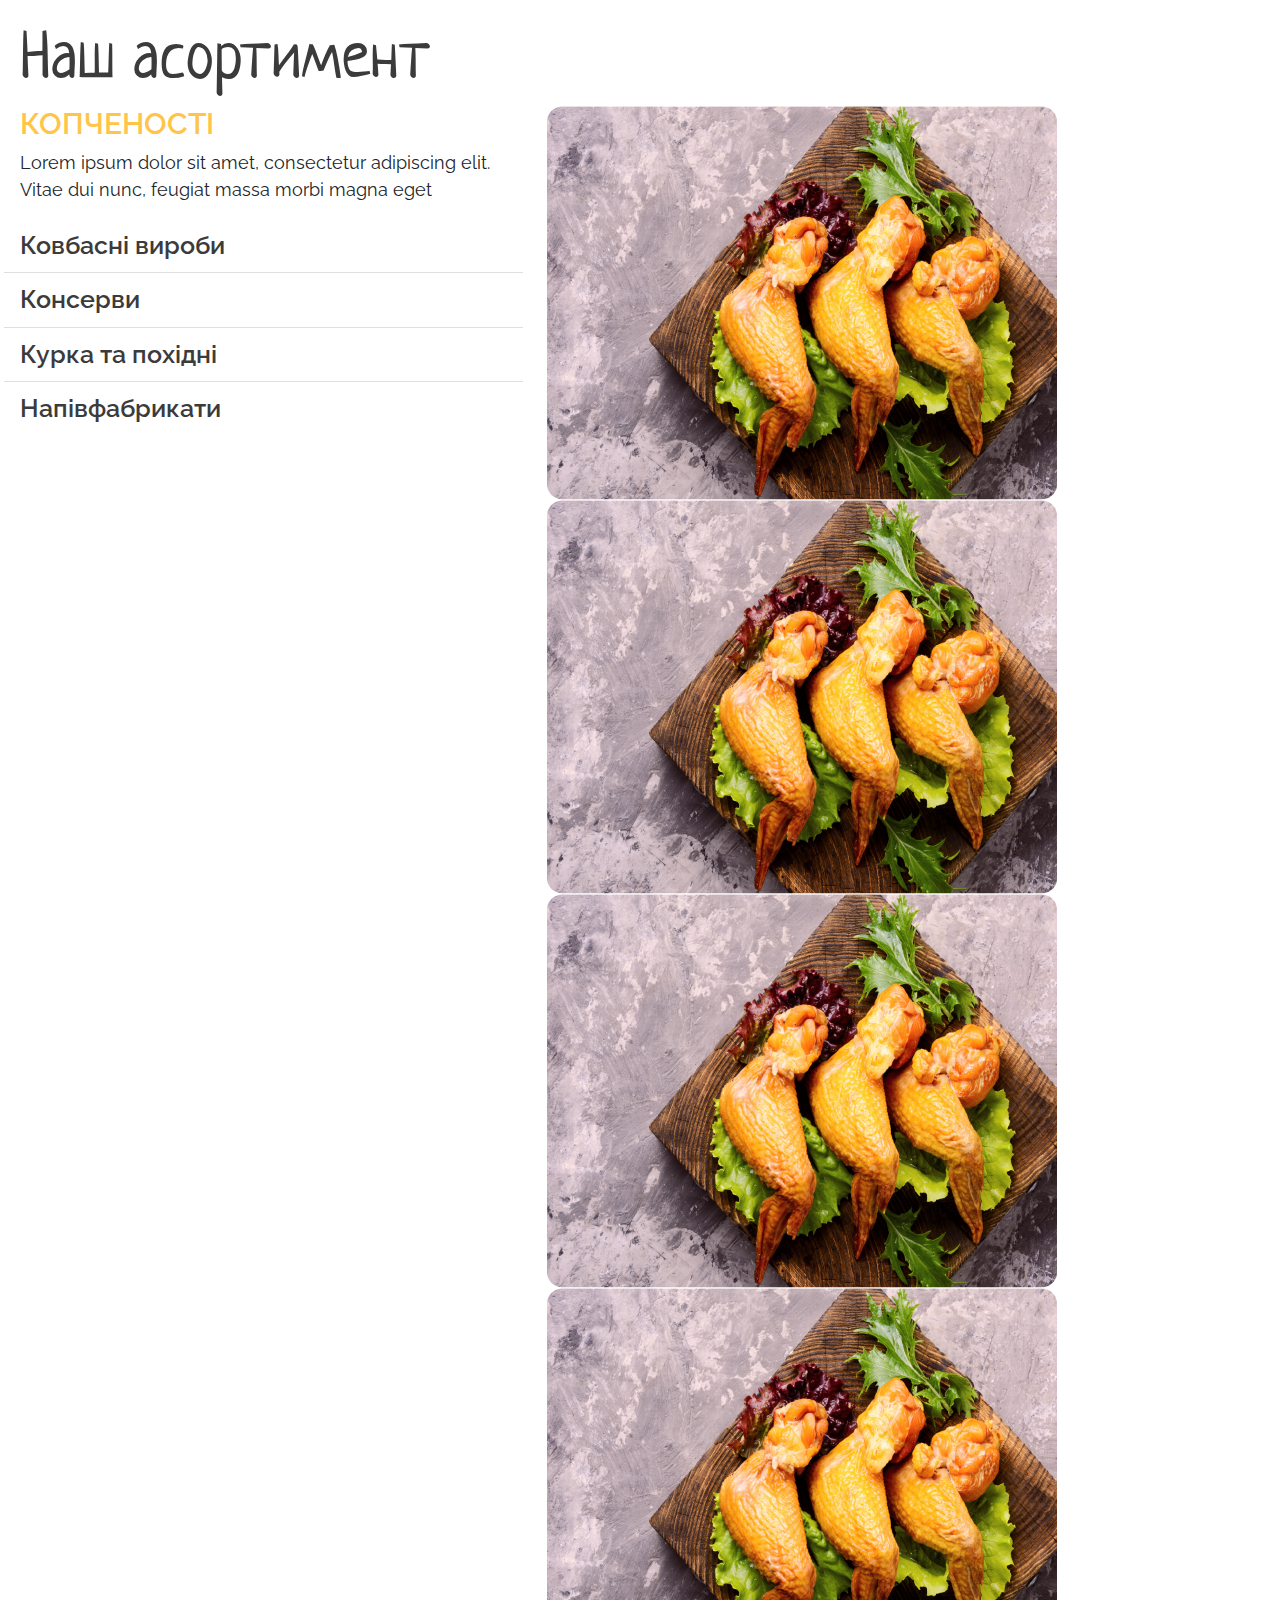
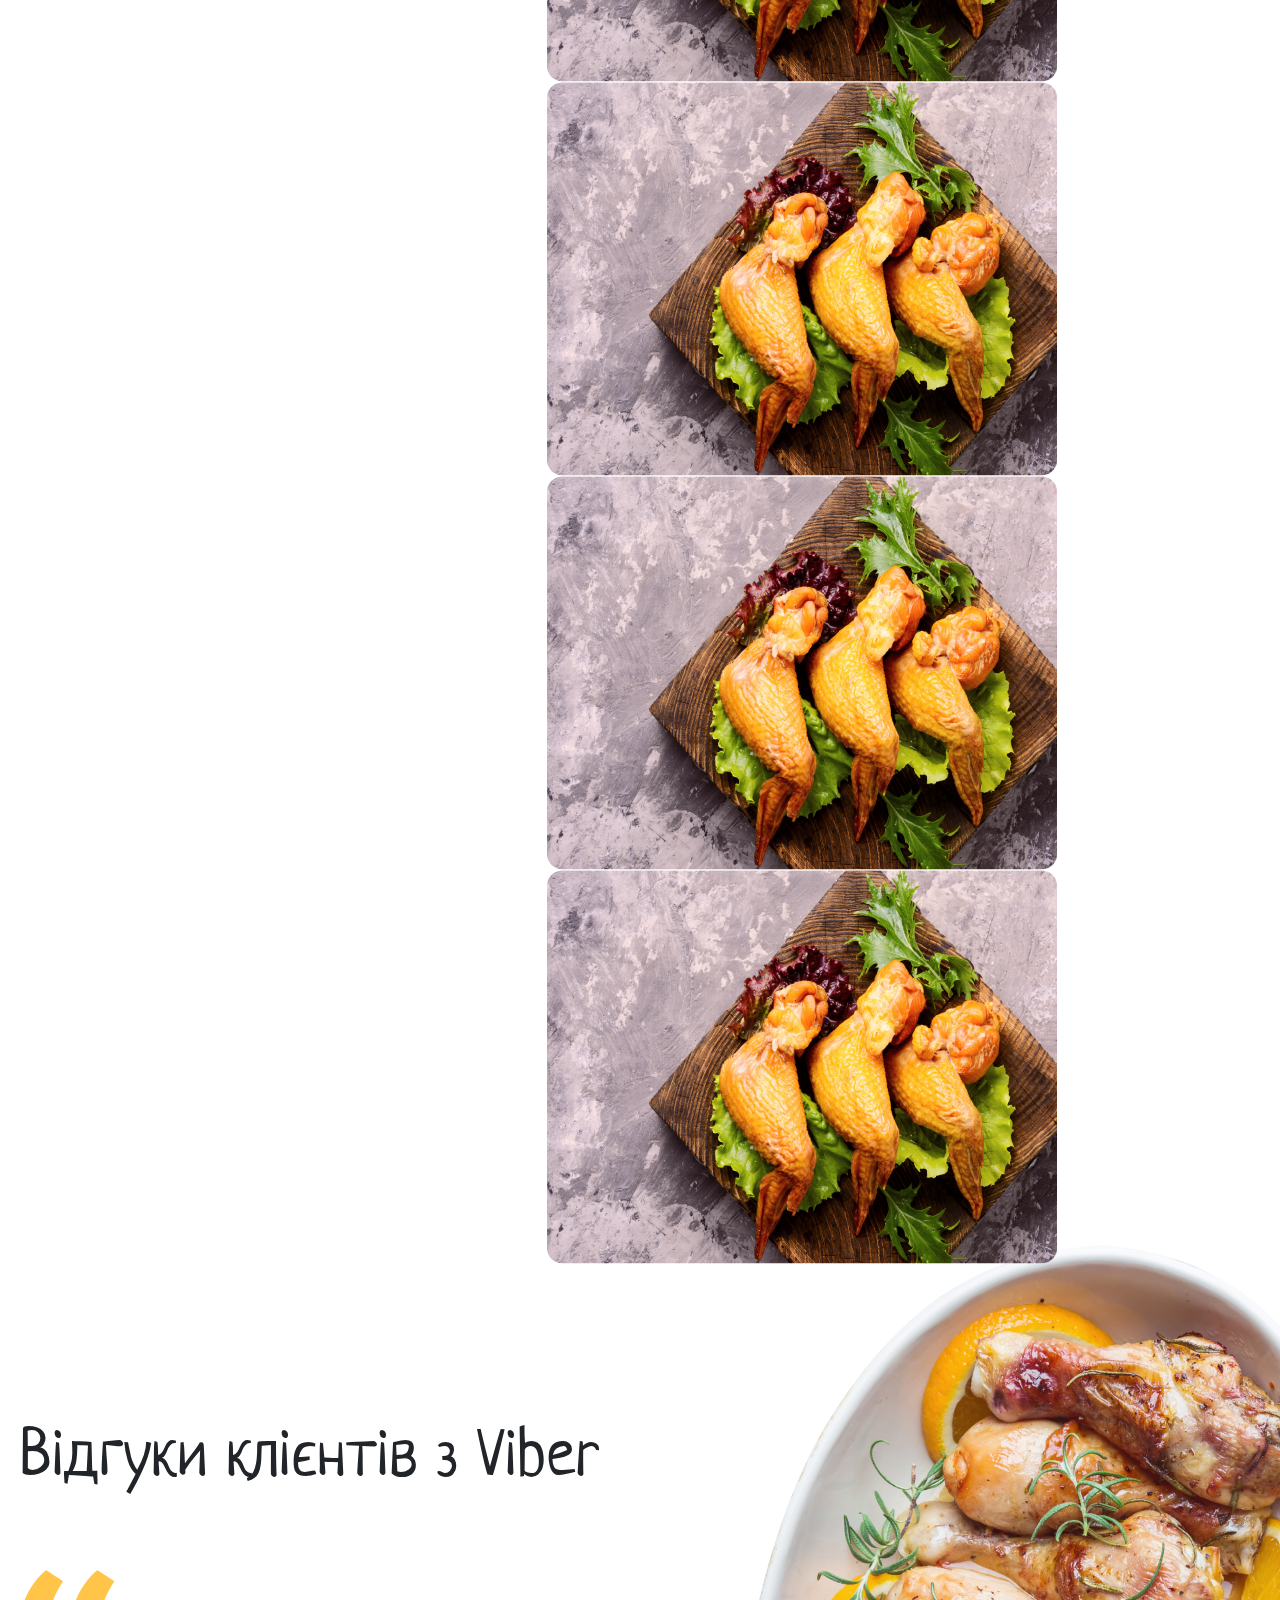
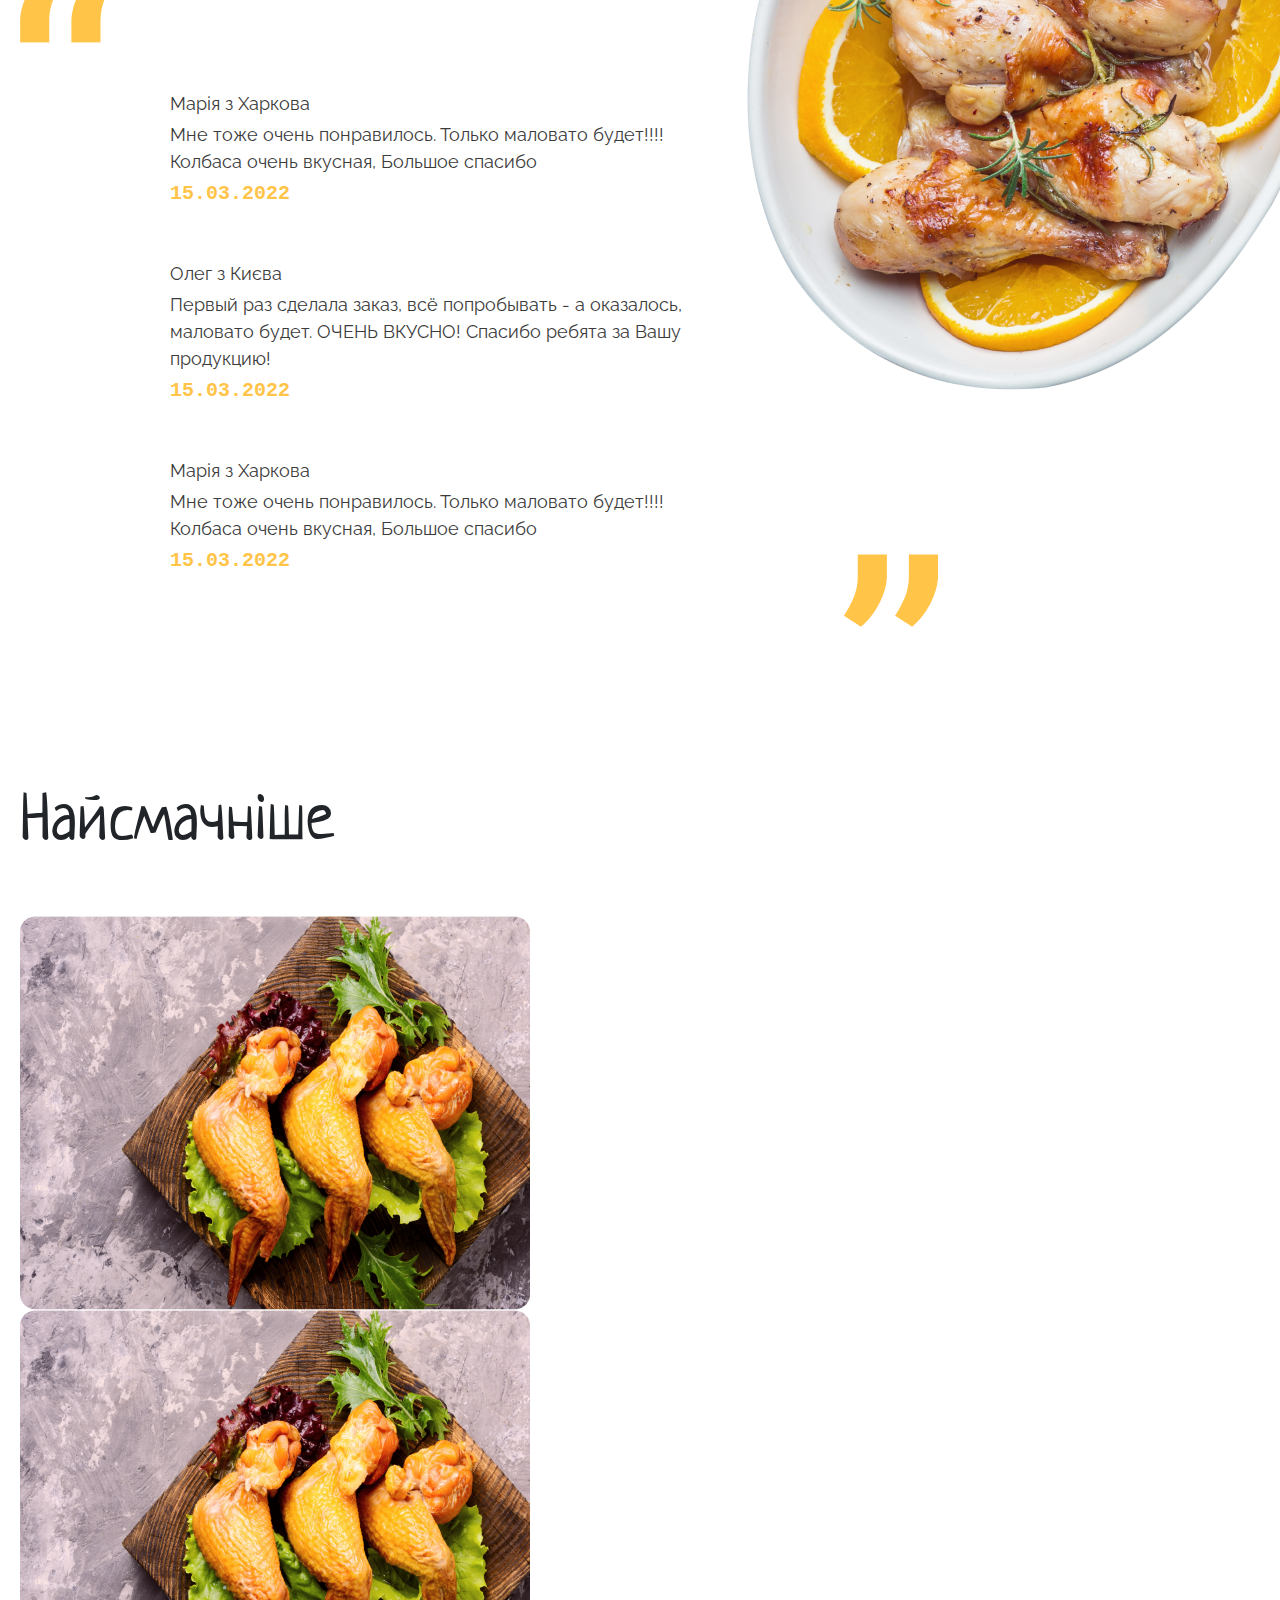
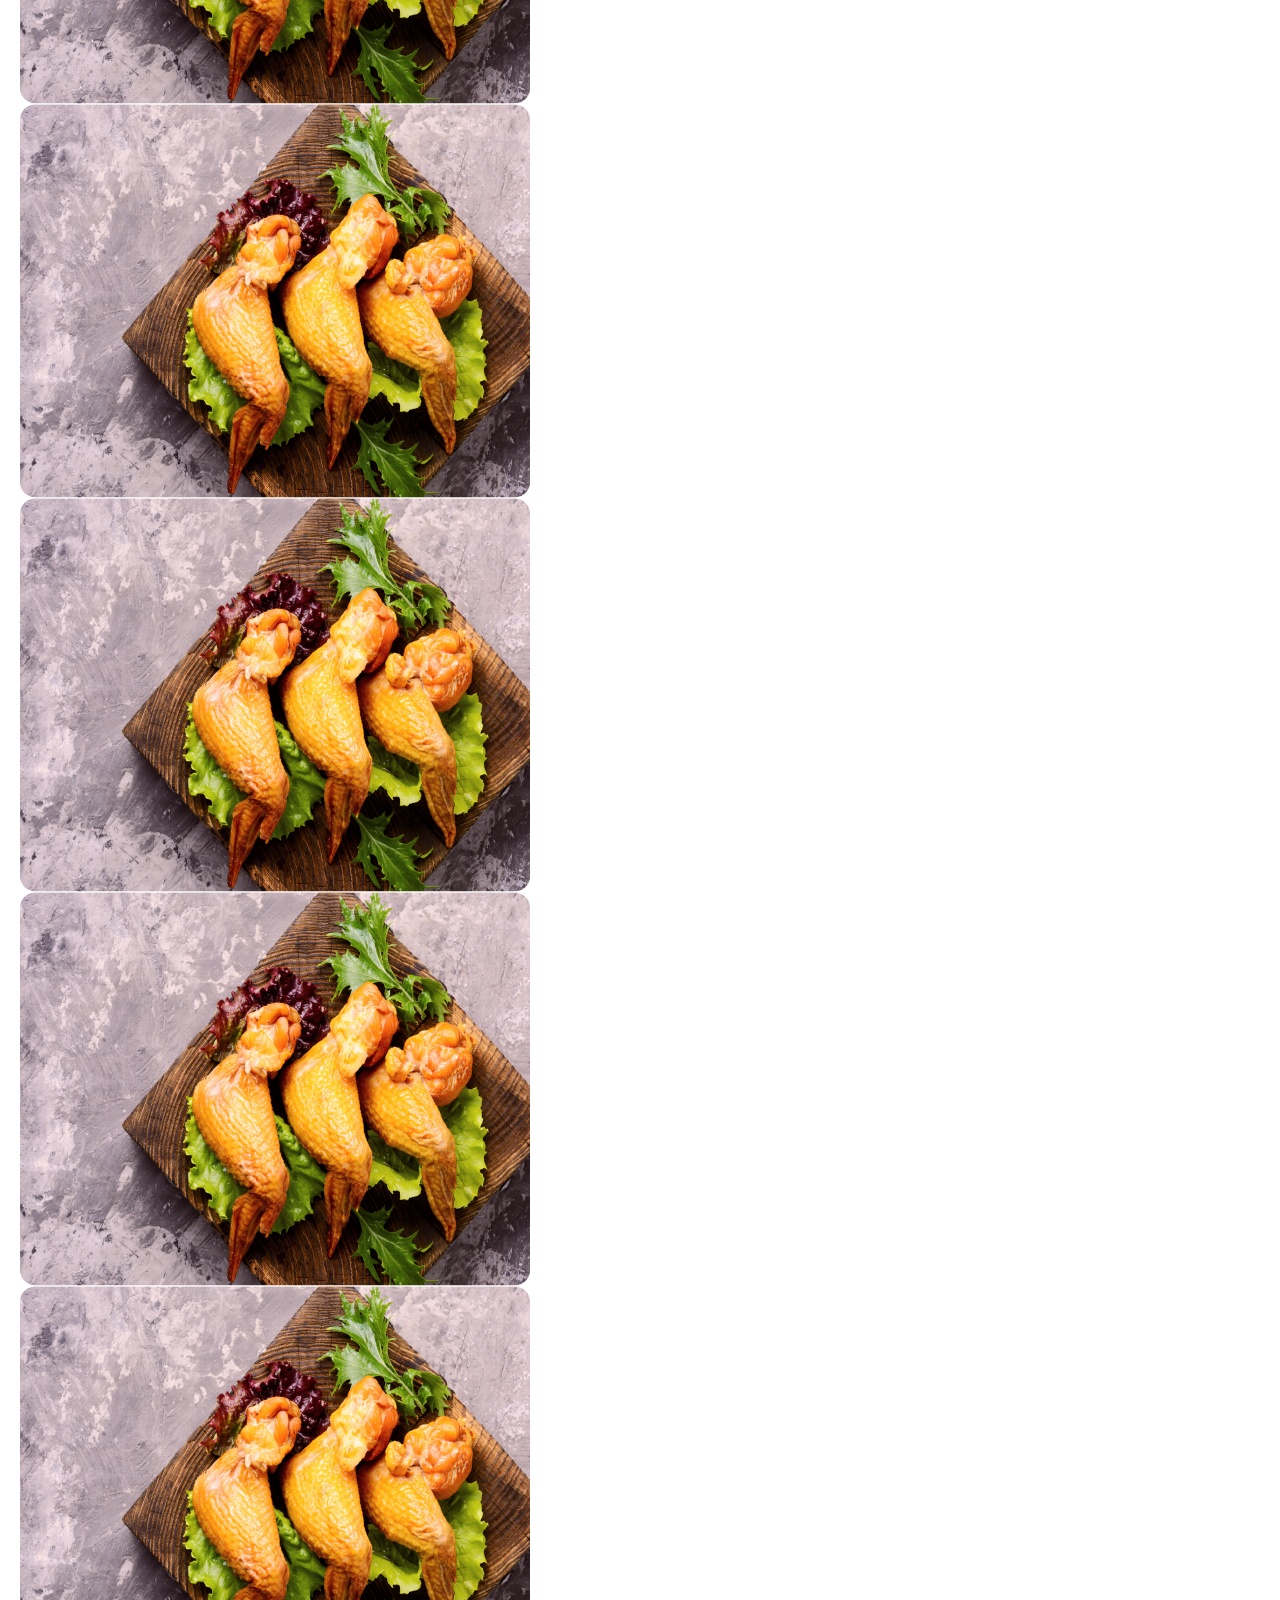
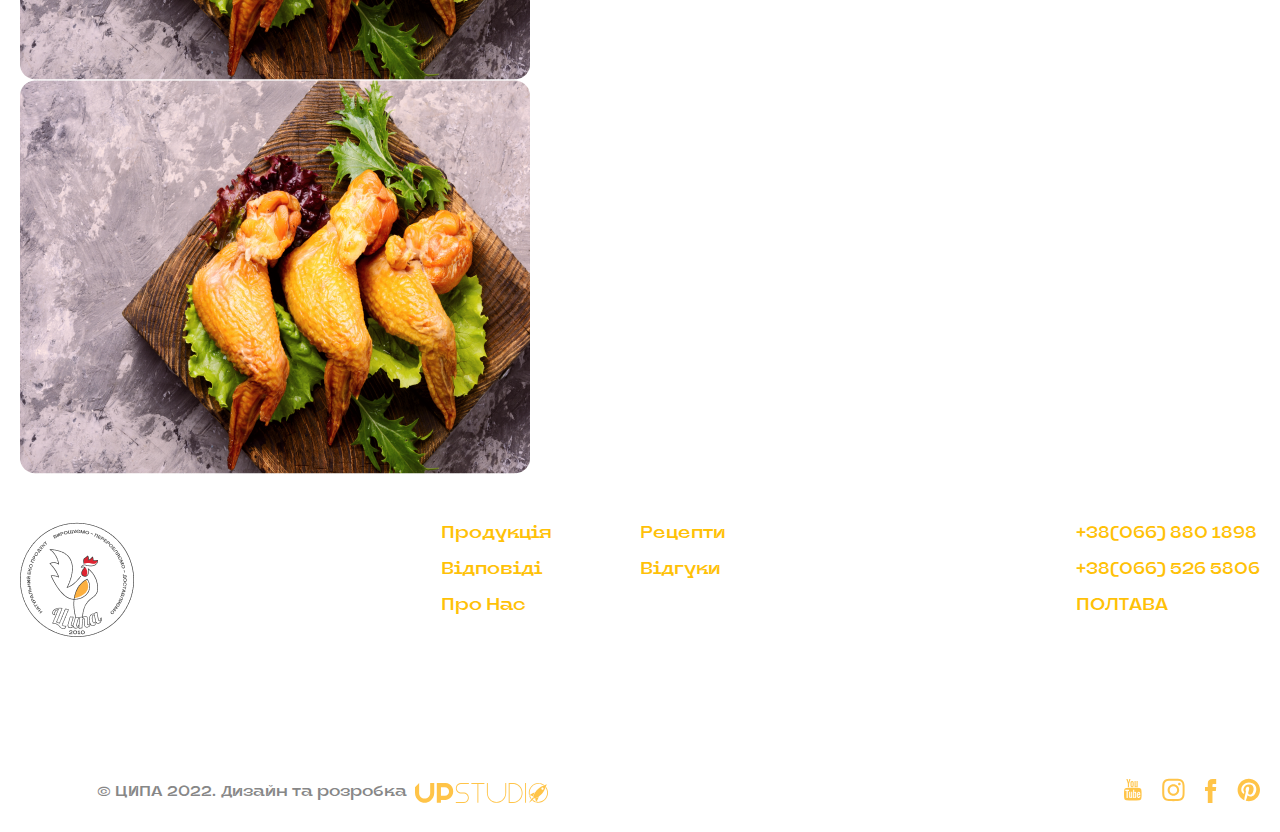
==== commit 01461118: "fix responsive" ====
--- a/index.html
+++ b/index.html
@@ -5,10 +5,9 @@
     <meta name="viewport" content="width=device-width, initial-scale=1">
     <meta http-equiv="X-UA-Compatible" content="ie=edge">
     <!-- CSS only -->
-    <link href="https://cdn.jsdelivr.net/npm/bootstrap@5.2.0/dist/css/bootstrap.min.css" rel="stylesheet"
-          crossorigin="anonymous">
-    <link rel="stylesheet" href="owlcarousel/owl.carousel.min.css">
-    <link rel="stylesheet" href="owlcarousel/owl.theme.default.min.css">
+    <link rel="stylesheet" href="css/bootstrap.css">
+    <link rel="stylesheet" href="css/owl.carousel.min.css">
+    <link rel="stylesheet" href="css/owl.theme.default.min.css">
     <link rel="stylesheet" href="css/index.css">
     <link rel="stylesheet" href="css/responsive.css">
     <title>Document</title>
@@ -33,14 +32,13 @@
                     </li>
                 </ul>
                 <a class="navbar-brand mx-auto" href="#">
-                    <img class="logo" src="img/logo.svg" alt="" width="67" height="93">
-                    <img class="logo-320px" src="/img/logo-320px.svg" alt="">
+                    <img class="logo link__img" src="img/logo.svg" alt="" width="67" height="93">
                 </a>
-                <ul class="navbar-nav mb-2 mb-lg-0 align-items-center">
+                <ul class="navbar-nav mb-2 mb-lg-0 d-flex align-items-center">
                     <li class="nav-item mr-3">
                         <a class="nav-link" aria-current="page" href="#">ПРО нас</a>
                     </li>
-                    <li class="nav-item">
+                    <li class="nav-item  mb-2 mb-lg-0 d-flex">
                         <a class="btn padding btn-primary btn-responsive" href="tel:1">+ 380 294 9360</a>
                     </li>
                     <li class="nav-item">
@@ -56,12 +54,13 @@
                     </li>
                     <li class="nav-item">
                         <a class="nav-link" href="#">
-                            <img src="/img/user.svg" alt="">
+                            <img class="link__img" src="/img/user.svg" alt="">
                         </a>
                     </li>
                     <li class="nav-item">
                         <a class="nav-link" href="#">
-                            <img src="/img/basket.svg" alt="">
+                            <img class="link__img" src="/img/basket.svg" alt="">
+                            <p>0 грн</p>
                         </a>
                     </li>
                 </ul>
@@ -71,18 +70,19 @@
     <nav class="navbar navbar-light amber lighten-4 mb-4 hidden">
         <div class="container">
             <a class="navbar-brand" href="#">
-                <img src="img/logo.svg" alt="">
+                <img class="logo-320px" src="/img/logo-320px.svg" alt="">
             </a>
-            <div style="display: flex; align-items: center">
-                <a class="btn padding btn-primary btn-responsive" href="tel:1" style="margin-right: 20px;">+ 380 294
-                    9360</a>
-                <div class="d-flex">
+            <ul class="navbar-nav d-flex flex-row b-ml">
+                <li class="nav-item">
+                    <a class="btn padding btn-primary btn-responsive" href="tel:1">+ 380 294 9360</a>
+                </li>
+                <li class="align-self-center">
                     <a class="nav-link d-flex" href="#">
                         <img src="/img/basket.svg" alt="">
                         <p>0 грн</p>
                     </a>
-                </div>
-            </div>
+                </li>
+            </ul>
             <!-- Collapse button -->
             <div class="navbar-toggler first-button" role="button" data-toggle="collapse"
                  data-target="#navbarSupportedContent20"
@@ -94,9 +94,9 @@
                 </div>
             </div>
             <!-- Collapsible content -->
-            <div class="collapse navbar-collapse" id="navbarSupportedContent20">
+            <div class="collapse navbar-collapse bg-warning w-100 min-vh-100" id="navbarSupportedContent20">
                 <!-- Links -->
-                <ul class="navbar-nav mr-auto bg-grey">
+                <ul class="navbar-nav mr-auto mh-50">
                     <li class="nav-item active">
                         <a class="nav-link" href="#">ПРОДУКЦІЯ</a>
                     </li>
@@ -125,12 +125,13 @@
         <div class="container">
             <div class="main__row">
                 <h1 class="title">
-                    ДОМАШН<span class="three__bg" style="color: #3C3C3C;">І</span>
+                    ДОМАШН<span class="three__bg">І</span>
                 </h1>
                 <h2 class="title"><span><img src="img/icon-eco.png" alt=""></span>ПРОДУКТИ</h2>
                 <h3 class="title">ВІД <span>Ципи</span></h3>
                 <p>З ДОСТАВКОЮ ПО ПОЛТАВI</p>
                 <a class="btn btn-warning btn-style">За покупками</a>
+                <img class="main__bg" src="img/el.png" alt="">
             </div>
         </div>
     </main>
@@ -139,8 +140,7 @@
             <div class="chicken-food__row">
                 <div class="chicken-food__title">
                     <h2>М'ясні <span>еко продукти</span>
-                        у Полтаві
-                    </h2>
+                        у Полтаві</h2>
                     <h3>Всіх раді вітати на сторінках сайту нашої міні-ферми!</h3>
                 </div>
                 <div class="chicken-food-container">
@@ -152,22 +152,17 @@
                             розмножують і вирощюють спеціально для виробництва м'яса.
                         </p>
                         <p>Наше вирощування повністю виключає антибіотики, гормони та стимулятори росту.</p>
-                        <p>Тушки мають найкращі смакові якості, а також найкращу поживну цінність. Курочки з нашого
+                        <p class="mb-5">Тушки мають найкращі смакові якості, а також найкращу поживну цінність. Курочки
+                            з нашого
                             господарства несуть в Ваші домівки свіжість, натуральність і ситність!
                         </p>
-                        <a href="#">Бiльше ></a>
-                    </div>
-                    <ul class="chicken-food__state-standard">
-                        <li class="state-standard__item">
-                            <p>Без антибіотиків</p>
-                        </li>
-                        <li class="state-standard__item">
-                            <p>Натуральні корма</p>
-                        </li>
-                        <li class="state-standard__item">
-                            <p>Домашнє мясо</p>
-                        </li>
-                    </ul>
+                        <a class="hidden-768" href="#">Бiльше ></a>
+                    </div>
+                    <div class="right-bar">
+                        <img class="col-img" src="img/no-conservate.svg" alt="">
+                        <img class="img-576" src="img/no-conservate-576.svg" alt="">
+                        <a class="visible-768" href="#">Бiльше ></a>
+                    </div>
                 </div>
             </div>
         </div>
@@ -176,53 +171,38 @@
         <div class="container">
             <div class="assortment__row">
                 <div class="row">
-                    <div class="col-sm-10">
+                    <div class="col-xl-5 .col-sm-5 col-xl-5">
                         <h2 class="assortment__title">Наш асортимент</h2>
                     </div>
                 </div>
-                <div class="row">
-                    <div class="col-sm m-width">
+                <div class="row justify-content-between">
+                    <div class=" col-12 col-xl-5 m-width">
                         <h2>Копченості</h2>
                         <p>Lorem ipsum dolor sit amet, consectetur adipiscing elit. Vitae dui nunc, feugiat massa
                             morbi
                             magna eget
                         </p>
+
                         <ul class="list-group list-group-flush">
                             <li class="list-group-item"><a href="#">Ковбасні вироби</a></li>
                             <li class="list-group-item"><a href="#">Консерви</a></li>
                             <li class="list-group-item"><a href="#">Курка та похідні</a></li>
                             <li class="list-group-item"><a href="#">Напівфабрикати</a></li>
                         </ul>
-                    </div>
-                    <div class="col-sm w-50">
-                        <div class="slider">
-                            <div class="slider__slides" id="slides">
-                                <div class="slider__slide showing">
-                                    <img src="img/kolbasa.png" alt="">
-                                    <img src="img/chiken_slider.png" alt="">
-                                </div>
-                                <div class="slider__slide">
-                                    <img src="https://www.kraftwerk.at/app/uploads/fly-images/962/reference-img-worlds-of-adventure-park-4-1920x9999.jpg"
-                                         alt="">
-                                    <img src="https://mywowo.net/media/images/cache/dubai_img_worlds_of_adventure_01_presentazione_jpg_1200_630_cover_85.jpg"
-                                         alt="">
-                                </div>
-                                <div class="slider__slide">
-                                    <img src="https://www.kraftwerk.at/app/uploads/fly-images/962/reference-img-worlds-of-adventure-park-4-1920x9999.jpg"
-                                         alt="">
-                                    <img src="https://mywowo.net/media/images/cache/dubai_img_worlds_of_adventure_01_presentazione_jpg_1200_630_cover_85.jpg"
-                                         alt="">
-                                </div>
-                                <div class="slider__slide">
-                                    <img src="https://www.kraftwerk.at/app/uploads/fly-images/962/reference-img-worlds-of-adventure-park-4-1920x9999.jpg"
-                                         alt="">
-                                    <img src="https://mywowo.net/media/images/cache/dubai_img_worlds_of_adventure_01_presentazione_jpg_1200_630_cover_85.jpg"
-                                         alt="">
-                                </div>
-                            </div>
-                            <button class="button__prev" id="prev">&#10094;</button>
-                            <button class="button__next" id="next">&#10095;</button>
-                        </div>
+
+                    </div>
+                    <div class=" col-12 .col-sm-7 col-xl-7">
+
+                        <div class="owl-carousel" id="owl-carousel">
+                            <div><img src="img/chiken_slider.png" alt=""></div>
+                            <div><img src="img/chiken_slider.png" alt=""></div>
+                            <div><img src="img/chiken_slider.png" alt=""></div>
+                            <div><img src="img/chiken_slider.png" alt=""></div>
+                            <div><img src="img/chiken_slider.png" alt=""></div>
+                            <div><img src="img/chiken_slider.png" alt=""></div>
+                            <div><img src="img/chiken_slider.png" alt=""></div>
+                        </div>
+
                     </div>
                 </div>
             </div>
@@ -269,6 +249,15 @@
         <div class="container">
             <div class="delicious__row">
                 <h2>Найсмачніше</h2>
+                <div class="owl-carousel" id="owl-carousel-2">
+                    <div><img src="img/chiken_slider.png" alt=""></div>
+                    <div><img src="img/chiken_slider.png" alt=""></div>
+                    <div><img src="img/chiken_slider.png" alt=""></div>
+                    <div><img src="img/chiken_slider.png" alt=""></div>
+                    <div><img src="img/chiken_slider.png" alt=""></div>
+                    <div><img src="img/chiken_slider.png" alt=""></div>
+                    <div><img src="img/chiken_slider.png" alt=""></div>
+                </div>
             </div>
         </div>
     </section>
@@ -321,17 +310,17 @@
                 <div class="row">
                     <div class="col-xl-6 col-lg-6 text-center text-lg-left">
                         <div class="copyright-text">
-                            <p>© ЦИПА 2022. Дизайн та розробка <a href="#"><img src="img/upstudio.svg" alt=""
-                                                                                style="margin-left: 20px;"></a></p>
+                            <p>© ЦИПА 2022. Дизайн та розробка <a href="#"><img class="link__img m-lg-1"
+                                                                                src="img/upstudio.svg" alt=""></a></p>
                         </div>
                     </div>
                     <div class="col-xl-6 col-lg-6 d-none d-lg-block text-right">
                         <div class="footer-menu">
                             <ul>
-                                <li><a href="#"><img src="img/youtube.svg" alt="youtube"></a></li>
-                                <li><a href="#"><img src="img/Instagram.svg" alt="instagram"></a></li>
-                                <li><a href="#"><img src="img/facebook.svg" alt="facebook"></a></li>
-                                <li><a href="#"><img src="img/pinterest.svg" alt="pinterest"></a></li>
+                                <li><a href="#"><img class="link__img" src="img/youtube.svg" alt="youtube"></a></li>
+                                <li><a href="#"><img class="link__img" src="img/Instagram.svg" alt="instagram"></a></li>
+                                <li><a href="#"><img class="link__img" src="img/facebook.svg" alt="facebook"></a></li>
+                                <li><a href="#"><img class="link__img" src="img/pinterest.svg" alt="pinterest"></a></li>
                             </ul>
                         </div>
                     </div>
@@ -341,16 +330,13 @@
     </footer>
 
 </div>
-<script src="https://cdn.jsdelivr.net/npm/swiper@8/swiper-bundle.min.js"></script>
 <script src="https://code.jquery.com/jquery-3.3.1.slim.min.js"
-        integrity="sha384-q8i/X+965DzO0rT7abK41JStQIAqVgRVzpbzo5smXKp4YfRvH+8abtTE1Pi6jizo"
         crossorigin="anonymous"></script>
 <script src="https://cdn.jsdelivr.net/npm/popper.js@1.14.7/dist/umd/popper.min.js"
-        integrity="sha384-UO2eT0CpHqdSJQ6hJty5KVphtPhzWj9WO1clHTMGa3JDZwrnQq4sF86dIHNDz0W1"
         crossorigin="anonymous"></script>
 <script src="https://cdn.jsdelivr.net/npm/bootstrap@4.3.1/dist/js/bootstrap.min.js"
-        integrity="sha384-JjSmVgyd0p3pXB1rRibZUAYoIIy6OrQ6VrjIEaFf/nJGzIxFDsf4x0xIM+B07jRM"
         crossorigin="anonymous"></script>
+<script src="js/owl.carousel.min.js"></script>
 <script src="js/burger.js"></script>
 <script src="js/slider.js"></script>
 </body>
--- a/css/index.css
+++ b/css/index.css
@@ -1,5 +1,3 @@
-
-
 @import url('https://fonts.googleapis.com/css2?family=Raleway&display=swap');
 
 @font-face {
@@ -19,12 +17,21 @@
     font-style: normal;
 }
 
+:root {
+    --bs-navbar-padding-y: 1rem !important;
+}
+
+
 body {
-   font-family: 'NeueMetana', sans-serif;
+    font-family: 'NeueMetana', sans-serif;
 }
 
 li {
     list-style: none;
+}
+
+a {
+    text-decoration: none;
 }
 
 
@@ -47,15 +54,32 @@
     width: 100%;
     justify-content: space-between;
     align-items: center;
-    padding: 0.5rem;
 }
 
 .nav-link {
+    display: flex;
     text-transform: uppercase;
     font-weight: 400;
     font-size: 15px;
-    color:  #3B3B3B;
+    color: #3B3B3B;
     font-family: 'NeueMetana', serif;
+}
+
+.nav-link:first-child {
+    padding: 0 !important;
+}
+
+.nav-link:hover {
+    color: var(--bs-yellow);
+}
+
+.link__img:hover {
+    filter: invert(13%) sepia(94%) saturate(7466%) hue-rotate(0deg) brightness(94%) contrast(115%);
+}
+
+.logo-320px {
+    width: 55px;
+    height: 55px;
 }
 
 .nav-link p {
@@ -63,8 +87,25 @@
     margin-left: 15px;
 }
 
+.mh-50 {
+    min-height: 20vh !important;
+}
+
+.navbar {
+    padding: var(--bs-navbar-padding-y);
+}
+
+.navbar-nav {
+    justify-content: space-around;
+}
+
 .nav-item {
     margin-right: 30px;
+}
+
+.nav-item {
+    align-self: center;
+
 }
 
 .btn {
@@ -246,13 +287,13 @@
 .phone-btn {
     position: relative;
     z-index: 1;
-    width: 4em;
-    height: 4em;
+    width: 3em;
+    height: 3em;
     padding: 1.5em;
     border-radius: 50%;
     border: none;
-    box-shadow: 0 0.125em 0.5em #aaa, inset 0 0 0 3em #cc920d, 0 0 0 0 rgb(34 150 244 / 25%);
-    background-color: #e3b90d;
+    box-shadow: 0 0.125em 0.5em #aaa, inset 0 0 0 3em #f3044a, 0 0 0 0 rgb(34 150 244 / 25%);
+    background-color: #9a084d;
     animation: scaleUp 2s infinite, borderScale 2s infinite;
     display: flex;
     align-items: center;
@@ -266,17 +307,19 @@
     fill: #fff;
     animation: shake 2s cubic-bezier(0.43, 0, 0.6, 0.4) infinite;
 }
+
 @keyframes borderScale {
     0% {
-        box-shadow: 0 0.125em 0.5em #aaa, inset 0 0 0 3em #cc920d, 0 0 0 0 rgba(34, 150, 244, 0.25);
+        box-shadow: 0 0.125em 0.5em #aaa, inset 0 0 0 3em #f3044a, 0 0 0 0 rgba(34, 150, 244, 0.25);
     }
     50% {
-        box-shadow: 0 0.125em 0.5em #aaa, inset 0 0 0 0.5em #cc920d, 0 0 0 0 rgba(34, 150, 244, 0.25);
+        box-shadow: 0 0.125em 0.5em #aaa, inset 0 0 0 0.5em #f3044a, 0 0 0 0 rgba(34, 150, 244, 0.25);
     }
     100% {
-        box-shadow: 0 0.125em 0.5em #aaa, inset 0 0 0 3em #cc920d, 0 0 0 3em rgba(34, 150, 244, 0);
-    }
-}
+        box-shadow: 0 0.125em 0.5em #aaa, inset 0 0 0 3em #f3044a, 0 0 0 3em rgba(34, 150, 244, 0);
+    }
+}
+
 @keyframes scaleUp {
     0% {
         transform: scale(1);
@@ -288,6 +331,7 @@
         transform: scale(1);
     }
 }
+
 @keyframes shake {
     0% {
         transform: translate(0, 0);
@@ -423,6 +467,12 @@
     box-shadow: 0 7px 19px rgba(225, 34, 49, 0.35);
     border-radius: 225px;
     font-family: 'Neue Metana', cursive;
+    border: none;
+}
+
+.padding:hover {
+    background-color: #E12231;
+    box-shadow: 0px 67px 80px rgba(225, 34, 49, 0.36), 0px 33.5327px 40.0391px rgba(225, 34, 49, 0.27372), 0px 20.1985px 24.1177px rgba(225, 34, 49, 0.234572), 0px 12.9443px 15.4559px rgba(225, 34, 49, 0.205522), 0px 8.38944px 10.0172px rgba(225, 34, 49, 0.18), 0px 5.28106px 6.30574px rgba(225, 34, 49, 0.154478), 0 3.0343px 3.62304px rgba(225, 34, 49, 0.125428), 0 1.33547px 1.59459px rgba(225, 34, 49, 0.0862802);
 }
 
 .bg-image-position {
@@ -454,22 +504,21 @@
 }
 
 .main {
-    margin-top: 209px;
-    margin-bottom: 310px;
+    margin-top: 14.875em;
+    margin-bottom: 19.375em;
 }
 
 
 .main__row {
-    display: inline-flex;
-    align-content: flex-start;
-    flex-direction: column;
+
 }
 
 .main__row h1, h2, h3 {
-    line-height: 62px;
     text-transform: uppercase;
     font-family: 'Neucha', cursive;
-    font-size: 56px;
+    font-size: 85px;
+    font-weight: 400;
+    line-height: 93.63px;
 }
 
 .main__row h3 span {
@@ -485,6 +534,7 @@
 
 .three__bg {
     position: relative;
+    color: #3C3C3C;
 }
 
 .three__bg::before {
@@ -493,9 +543,13 @@
     position: absolute;
     width: 70px;
     height: 57px;
-    bottom: 29px;
-    left: -24px;
+    bottom: 60px;
+    left: -12px;
     z-index: -5;
+}
+
+.main__bg {
+    display: none;
 }
 
 .main__row p {
@@ -510,12 +564,20 @@
     font-weight: 600;
     font-family: 'NeueMetana', cursive;
     font-size: 15px;
+
+}
+
+.btn-style:active {
+    border: 2px dashed #FFFFFF;
+}
+
+.btn-style:hover {
+    box-shadow: 0 67px 80px rgba(255, 196, 72, 0.36), 0px 33.5327px 40.0391px rgba(255, 196, 72, 0.27372), 0px 20.1985px 24.1177px rgba(255, 196, 72, 0.234572), 0px 12.9443px 15.4559px rgba(255, 196, 72, 0.205522), 0px 8.38944px 10.0172px rgba(255, 196, 72, 0.18), 0px 5.28106px 6.30574px rgba(255, 196, 72, 0.154478), 0px 3.0343px 3.62304px rgba(255, 196, 72, 0.125428), 0px 1.33547px 1.59459px rgba(255, 196, 72, 0.0862802);
 }
 
 .chicken-food {
     background: url("/img/chiken-food.png") no-repeat;
     padding-bottom: 508px;
-    margin-bottom: 160px;
 }
 
 .chicken-food__row {
@@ -527,11 +589,9 @@
 }
 
 .chicken-food__title h2 {
-    font-family: 'Neucha', cursive;
     font-style: normal;
     font-weight: 400;
-    font-size: 44px;
-    margin-bottom: 20px;
+    font-size: 66px;
 }
 
 .chicken-food__title h2 span {
@@ -545,14 +605,20 @@
     width: 70px;
     height: 57px;
     position: absolute;
-    top: calc(-76% + 20px);
-    left: 8%;
+    top: calc(-45% + 13px);
+    left: 13%;
+}
+
+.chicken-food__title h2, h3 {
+    text-transform: none;
 }
 
 .chicken-food__title h3 {
     margin-bottom: 62px;
     font-family: 'Raleway', sans-serif;
     font-weight: 600;
+    font-size: 26px;
+
 }
 
 .chicken-food-container {
@@ -560,7 +626,7 @@
     width: 100%;
     display: flex;
     flex-direction: row;
-    justify-content: flex-end;
+    justify-content: space-between;
 }
 
 .chicken-food-description p {
@@ -569,9 +635,15 @@
     font-style: normal;
     font-weight: 400;
     font-size: 18px;
-}
-
-.chicken-food-description a {
+    line-height: 28px;
+    margin-right: 32px;
+}
+
+.chicken-food-container p:last-child {
+    margin-bottom: 4.438em;
+}
+
+.hidden-768 {
     color: #E12231;
     font-weight: 600;
     font-size: 20px;
@@ -579,35 +651,48 @@
     text-decoration: none;
 }
 
-.chicken-food__state-standard {
+
+.b-ml {
+    margin-left: 60px;
+}
+
+/*.chicken-food__state-standard {*/
+/*    display: flex;*/
+/*    flex-direction: column;*/
+/*    margin-left: 204px;*/
+/*}*/
+
+/*.chicken-food__state-standard p {*/
+/*    font-size: 16px;*/
+/*    color: var(--bs-black);*/
+/*}*/
+
+
+/*.state-standard__item {*/
+/*    display: flex;*/
+/*    align-items: center;*/
+/*    margin-bottom: 30px;*/
+/*}*/
+
+/*.state-standard__item::before {*/
+/*    content: '';*/
+/*    background: url('/img/agronomy.svg') no-repeat;*/
+/*    width: 83px;*/
+/*    height: 83px;*/
+/*    display: block;*/
+/*    margin-right: 30px;*/
+/*}*/
+
+
+.right-bar {
+    margin-top: 36px;
+    flex-direction: column;
     display: flex;
-    flex-direction: column;
-    margin-left: 204px;
-}
-
-.chicken-food__state-standard p {
-    font-size: 16px;
-    color: var(--bs-black);
-}
-
-
-.state-standard__item {
-    display: flex;
-    align-items: center;
-    margin-bottom: 30px;
-}
-
-.state-standard__item::before {
-    content: '';
-    background: url('/img/agronomy.svg') no-repeat;
-    width: 83px;
-    height: 83px;
-    display: block;
-    margin-right: 30px;
-}
+}
+
 
 .m-width {
-    max-width: 390px;
+
 }
 
 .m-width h2 {
@@ -680,14 +765,14 @@
     z-index: 2;
 }
 
-.button__prev, .button__next{
+.button__prev, .button__next {
     position: absolute;
     z-index: 100;
     top: 0;
     left: 0;
-    border-radius:30px;
+    border-radius: 30px;
     border: 0;
-    margin:10px;
+    margin: 10px;
     width: 30px;
     height: 30px;
 }
@@ -705,16 +790,20 @@
 button:active, button:focus {
     outline: none;
 }
+
 button::-moz-focus-inner {
     border: 0;
 }
+
 /*===========*/
 
 .assortment__title {
     font-family: 'Neucha', cursive;
     color: #3B3B3B;
     font-size: 66px;
-}
+    text-transform: none;
+}
+
 
 .list-group-item {
     margin-left: -16px;
@@ -726,7 +815,7 @@
     font-family: 'Raleway', cursive;
     font-style: normal;
     font-weight: 600;
-    font-size: 28px;
+    font-size: 25px;
 }
 
 .list-group-item a:hover {
@@ -769,6 +858,7 @@
     position: absolute;
     right: 0;
     bottom: 0;
+    z-index: -5;
 }
 
 .feedback__content h2 {
@@ -777,6 +867,7 @@
     font-weight: 400;
     font-size: 66px;
     margin-bottom: 194px;
+    text-transform: none;
 }
 
 .feedback__users {
@@ -814,6 +905,7 @@
     font-weight: 400;
     font-size: 66px;
     padding-bottom: 48px;
+    text-transform: none;
 }
 
 .carousel {
@@ -828,37 +920,44 @@
     margin: 0;
     padding: 0;
 }
+
 .footer-section {
-    background: #151414;
-    position: relative;
-}
+    position: relative;
+}
+
 .footer-cta {
     border-bottom: 1px solid #373636;
 }
+
 .single-cta i {
     color: #ff5e14;
     font-size: 30px;
     float: left;
     margin-top: 8px;
 }
+
 .cta-text {
     padding-left: 15px;
     display: inline-block;
 }
+
 .cta-text h4 {
     color: #fff;
     font-size: 20px;
     font-weight: 600;
     margin-bottom: 2px;
 }
+
 .cta-text span {
     color: #757575;
     font-size: 15px;
 }
+
 .footer-content {
     position: relative;
     z-index: 2;
 }
+
 .footer-pattern img {
     position: absolute;
     top: 0;
@@ -867,18 +966,22 @@
     background-size: cover;
     background-position: 100% 100%;
 }
+
 .footer-logo {
     margin-bottom: 30px;
 }
+
 .footer-logo img {
     max-width: 200px;
 }
+
 .footer-text p {
     margin-bottom: 14px;
     font-size: 14px;
     color: #7e7e7e;
     line-height: 28px;
 }
+
 .footer-social-icon span {
     color: #fff;
     display: block;
@@ -887,11 +990,13 @@
     font-family: 'Poppins', sans-serif;
     margin-bottom: 20px;
 }
+
 .footer-social-icon a {
     color: #fff;
     font-size: 16px;
     margin-right: 15px;
 }
+
 .footer-social-icon i {
     height: 40px;
     width: 40px;
@@ -899,15 +1004,19 @@
     line-height: 38px;
     border-radius: 50%;
 }
-.facebook-bg{
+
+.facebook-bg {
     background: #3B5998;
 }
-.twitter-bg{
+
+.twitter-bg {
     background: #55ACEE;
 }
-.google-bg{
+
+.google-bg {
     background: #DD4B39;
 }
+
 .footer-widget-heading h3 {
     color: #fff;
     font-size: 20px;
@@ -915,6 +1024,7 @@
     margin-bottom: 40px;
     position: relative;
 }
+
 .footer-widget-heading h3::before {
     content: "";
     position: absolute;
@@ -924,23 +1034,28 @@
     width: 50px;
     background: #ff5e14;
 }
+
 .footer-widget ul li {
     display: inline-block;
     float: left;
     width: 50%;
     margin-bottom: 12px;
 }
-.footer-widget ul li a:hover{
+
+.footer-widget ul li a:hover {
     color: #ff5e14;
 }
+
 .footer-widget ul li a {
     color: var(--bs-yellow);
     text-transform: capitalize;
 }
+
 .subscribe-form {
     position: relative;
     overflow: hidden;
 }
+
 .subscribe-form input {
     width: 100%;
     padding: 14px 28px;
@@ -948,6 +1063,7 @@
     border: 1px solid #2E2E2E;
     color: #fff;
 }
+
 .subscribe-form button {
     position: absolute;
     right: 0;
@@ -956,30 +1072,43 @@
     border: 1px solid #ff5e14;
     top: 0;
 }
+
 .subscribe-form button i {
     color: #fff;
     font-size: 22px;
     transform: rotate(-6deg);
 }
-.copyright-area{
-    background: #202020;
+
+.copyright-area {
     padding: 25px 0;
-}
+    background: url("/img/border.svg") repeat-x;
+}
+
 .copyright-text p {
     margin: 0;
     font-size: 14px;
     color: #878787;
 }
-.copyright-text p a{
+
+.copyright-text p a {
     color: #ff5e14;
 }
+
+.footer-menu ul {
+    display: flex;
+    flex-direction: row;
+    justify-content: flex-end;
+}
+
 .footer-menu li {
     display: inline-block;
     margin-left: 20px;
 }
-.footer-menu li:hover a{
+
+.footer-menu li:hover a {
     color: #ff5e14;
 }
+
 .footer-menu li a {
     font-size: 14px;
     color: var(--bs-yellow);
@@ -994,6 +1123,61 @@
     display: none;
 }
 
-.logo-320px {
+.visible-768 {
     display: none;
-}+}
+
+.img-576 {
+    display: none;
+}
+
+.hidden-768 {
+    display: inline-block;
+}
+
+/*=======================*/
+
+
+.owl-carousel .owl-prev.disabled,
+.owl-carousel .owl-next.disabled {
+    pointer-events: none;
+    opacity: 0.2;
+}
+
+.owl-carousel .prev-slide {
+    background: url(/img/pre.svg) no-repeat scroll 0 0 !important;
+}
+
+.owl-carousel .owl-next .next-slide {
+    background: url(/img/next.svg) no-repeat scroll -24px 0px !important;
+}
+
+/*=======================*/
+
+
+.owl-prev disabled {
+
+}
+
+.owl-prev {
+    width: 37px;
+    height: 36px;
+    background-color: var(--bs-yellow) !important;
+}
+
+.owl-next {
+    width: 37px;
+    height: 36px;
+    background-color: var(--bs-yellow) !important;
+}
+
+.owl-next span {
+    color: white !important;
+}
+
+.owl-prev span {
+    color: white !important;
+}
+
+
+
--- a/css/responsive.css
+++ b/css/responsive.css
@@ -4,7 +4,49 @@
     }
 }
 
-@media  (max-width: 1400px) {
+@media (max-width: 1400px) {
+
+
+    .position__row img {
+        max-width: 819px;
+    }
+
+
+    /*header section*/
+    .logo {
+        width: 45px;
+        height: 63px;
+    }
+
+    /*header section*/
+    /*main section*/
+    .main {
+        margin-top: 8.875em;
+        margin-bottom: 15.375em;
+    }
+
+
+    .btn-style {
+        padding: 13px 23px;
+        font-size: 15px;
+    }
+
+    .main__row h1, h2, h3 {
+        font-size: 66px;
+        line-height: 73px;
+    }
+
+    /*main section*/
+
+
+    /*chicken-food section*/
+    .chicken-food {
+        padding-bottom: 192px;
+    }
+
+    .chicken-food__title h2 span::before {
+        top: calc(-59% + 24px);
+    }
 
 
     .btn-responsive {
@@ -14,45 +56,50 @@
     .phone-btn {
         display: flex;
     }
+
     .chicken-food {
         background-size: 327px;
     }
 
-    .chicken-food h1 {
+    .chicken-food-container {
+        justify-content: flex-end;
+    }
+
+    .chicken-food h2 {
         font-size: 55px;;
     }
 
-    .chicken-food h2 {
+    .chicken-food h3 {
         font-size: 23px;
-
     }
 
     .chicken-food__state-standard {
         margin-left: 36px;
     }
 
-    .chicken-food__title h2 span::before {
-        top: calc(-76% + 36px);
-    }
 
     .state-standard__item p::before {
         width: 106px;
     }
 
-
+    .col-img {
+        max-width: 334px;
+        height: auto;
+    }
 
 }
 
 @media (max-width: 1330px) {
     .chicken-food {
         background-size: 200px;
-        background-position:  left;
+        background-position: left;
     }
 }
 
 @media (max-width: 1200px) {
 
 
+    /*nav section*/
     .nav-item {
         margin-right: 15px;
     }
@@ -61,32 +108,62 @@
         font-size: 12px;
     }
 
-    .position__row img {
-        max-width: 675px;
-    }
-
-
-
-    .btn-responsive {
-        display: none!important;
-    }
-
+    /*nav section end*/
+    /*main section*/
+    .three__bg::before {
+        bottom: 33px;
+        left: -23px;
+    }
+
+    .main {
+        margin-top: 5.875em;
+        margin-bottom: 10.375em;
+    }
+
+    .chicken-food h2 {
+        font-size: 44px;
+    }
+
+    .chicken-food__title h2 span::before {
+        top: -36%;
+        left: 9%;
+    }
+
+    .main__row h1, h2, h3 {
+        font-size: 56px;
+        line-height: 56px;
+    }
+
+    /*main section end*/
+    /*chicken section*/
+    .chicken-food__title h3 {
+        margin-bottom: 14px;
+        font-size: 19px;
+    }
+
+    .chicken-food-container {
+        flex-direction: row;
+        padding-left: 151px;
+    }
 
     .chicken-food {
         margin-bottom: 50px;
         padding-bottom: 50px;
     }
 
-    .chicken-food-container {
-        flex-direction: row;
-        padding-left: 145px;
-    }
+
     .chicken-food__state-standard {
         flex-direction: column;
         flex-wrap: wrap;
         margin-left: 32px;
 
     }
+
+    .col-img {
+        max-width: 269px;
+        height: auto;
+    }
+
     .chicken-food__state-standard p {
         margin-right: 20px;
     }
@@ -98,20 +175,39 @@
     .state-standard__item p {
         padding: 0;
     }
+
+    .right-bar {
+        margin-bottom: 89px;
+    }
+
+    /*chicken section end*/
+    .position__row img {
+        max-width: 675px;
+    }
+
+
+    .btn-responsive {
+        display: none;
+    }
+
+
     .feedback__bg {
         display: none;
     }
 }
 
-@media (min-width: 1000px){
+@media (min-width: 1000px) {
     .hidden {
         display: none;
     }
 
-
 }
 
 @media (max-width: 1000px) {
+
+    .container {
+        padding: 0 30px;
+    }
 
     .position__row img {
         max-wid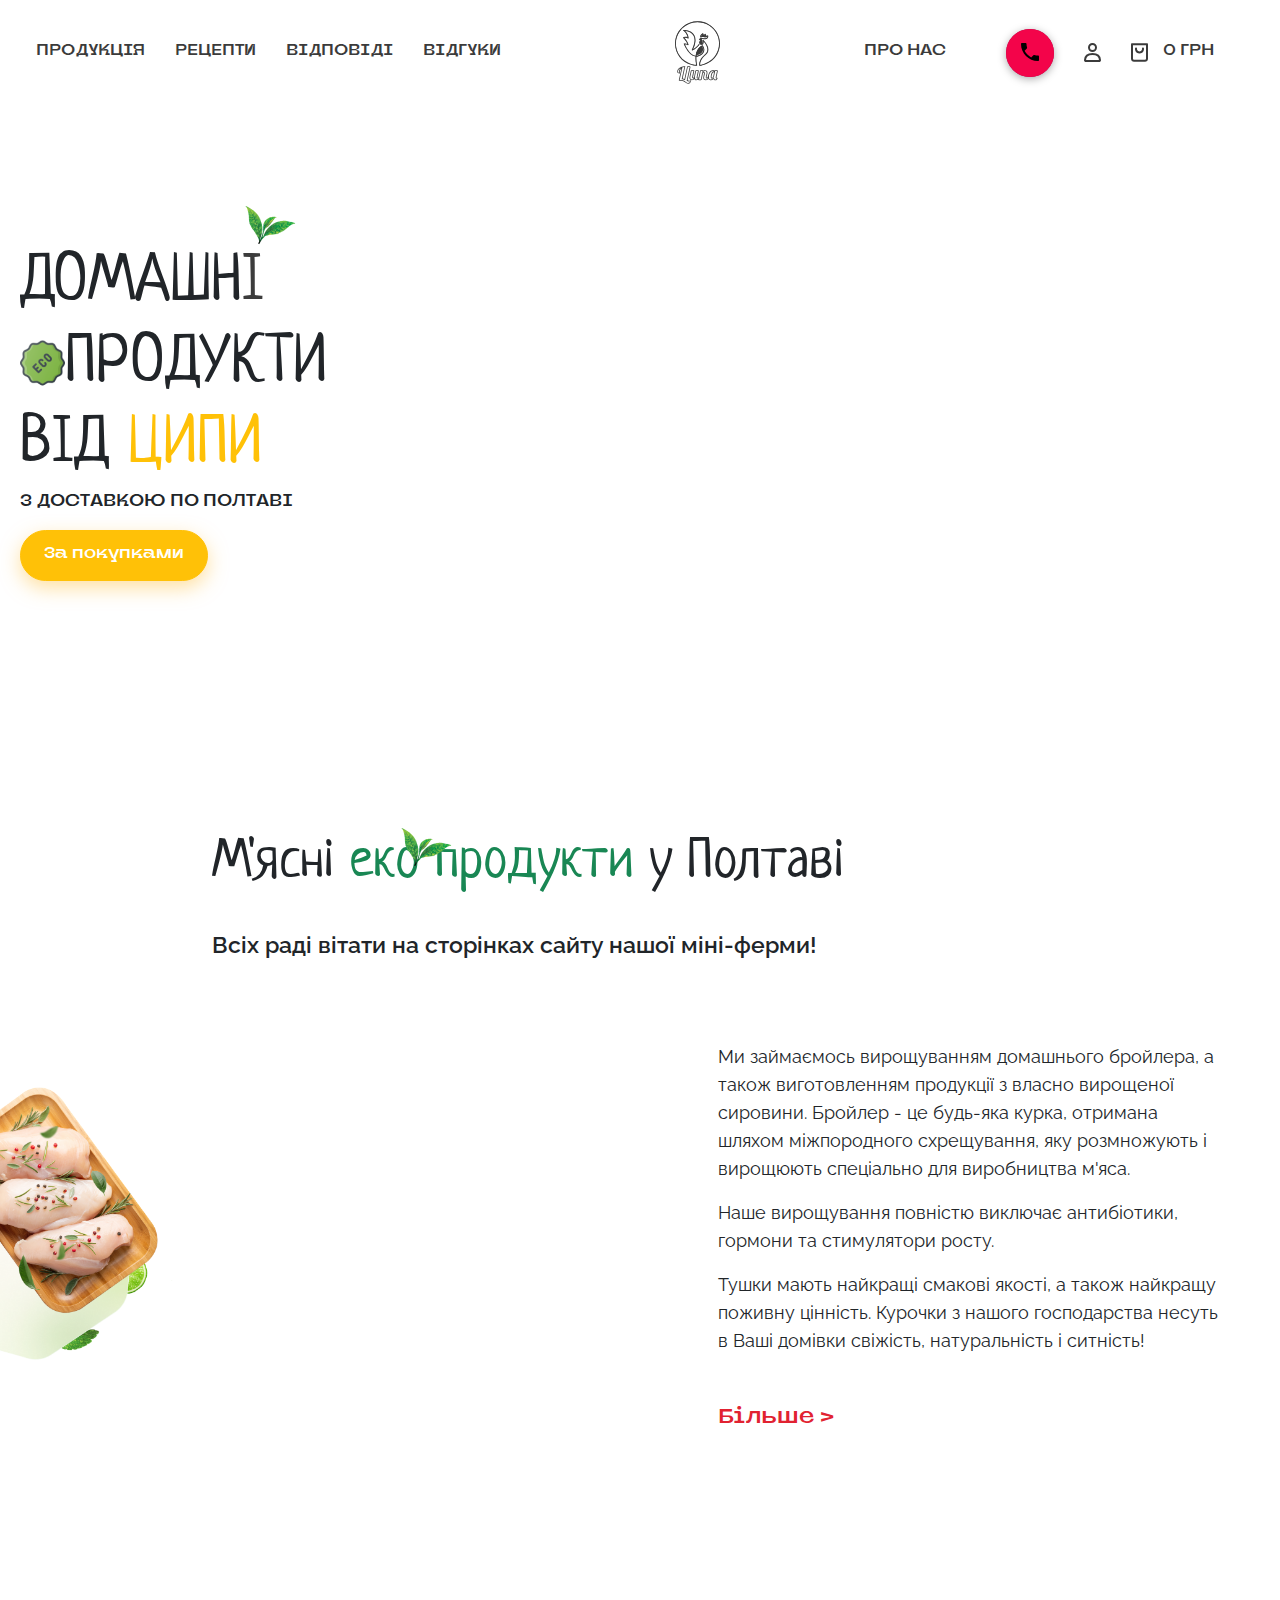
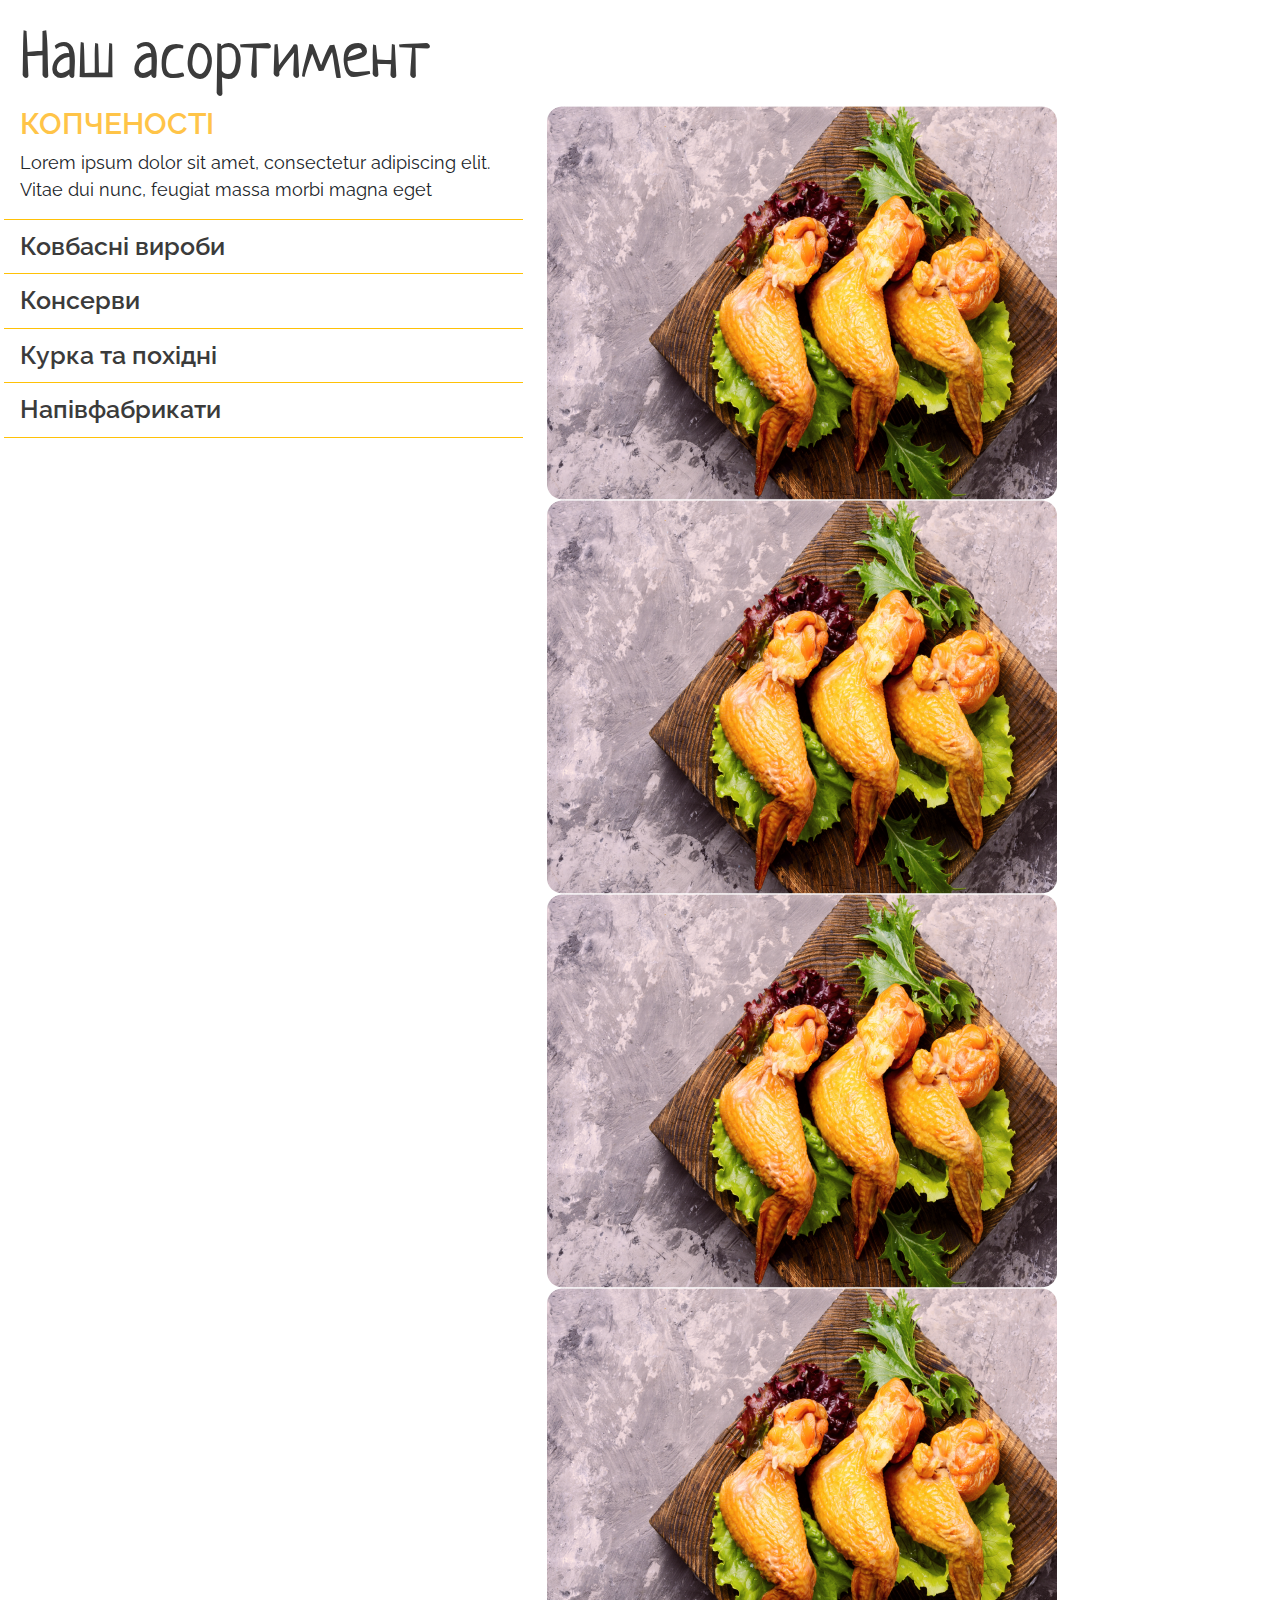
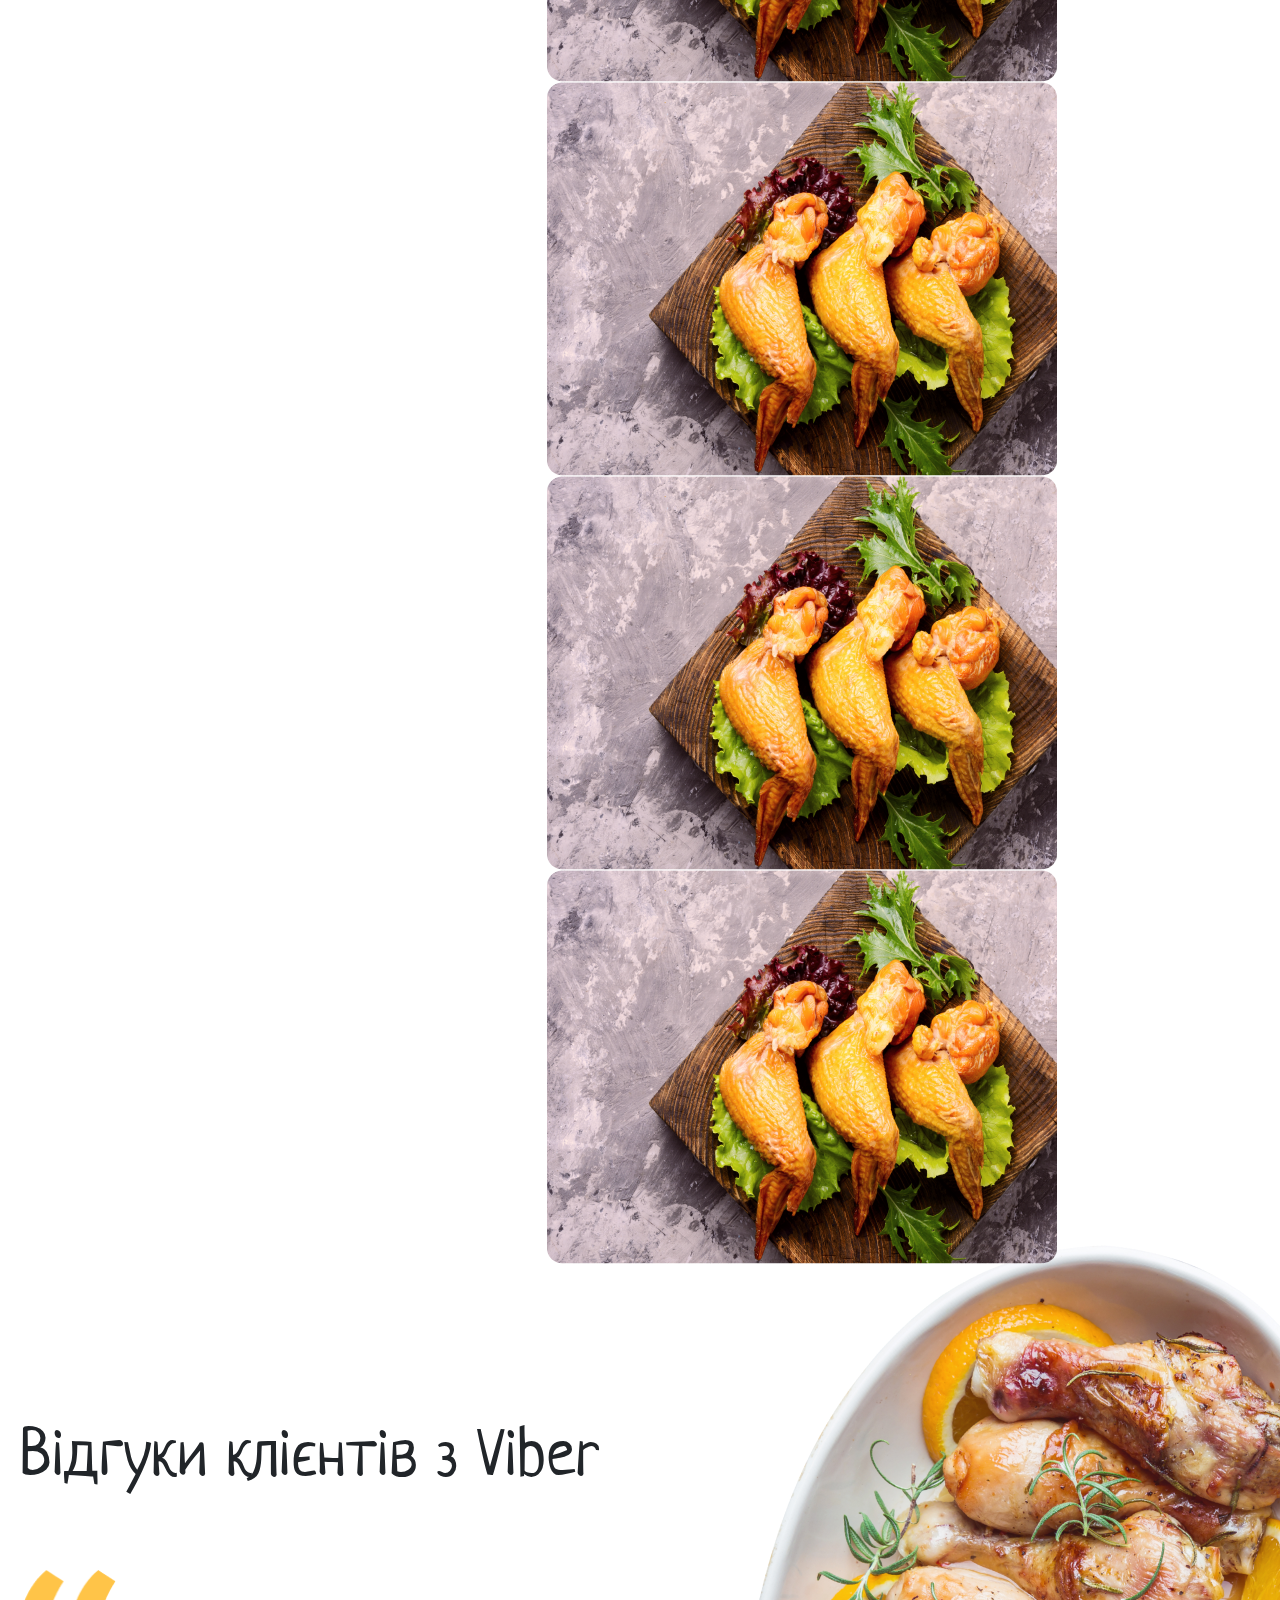
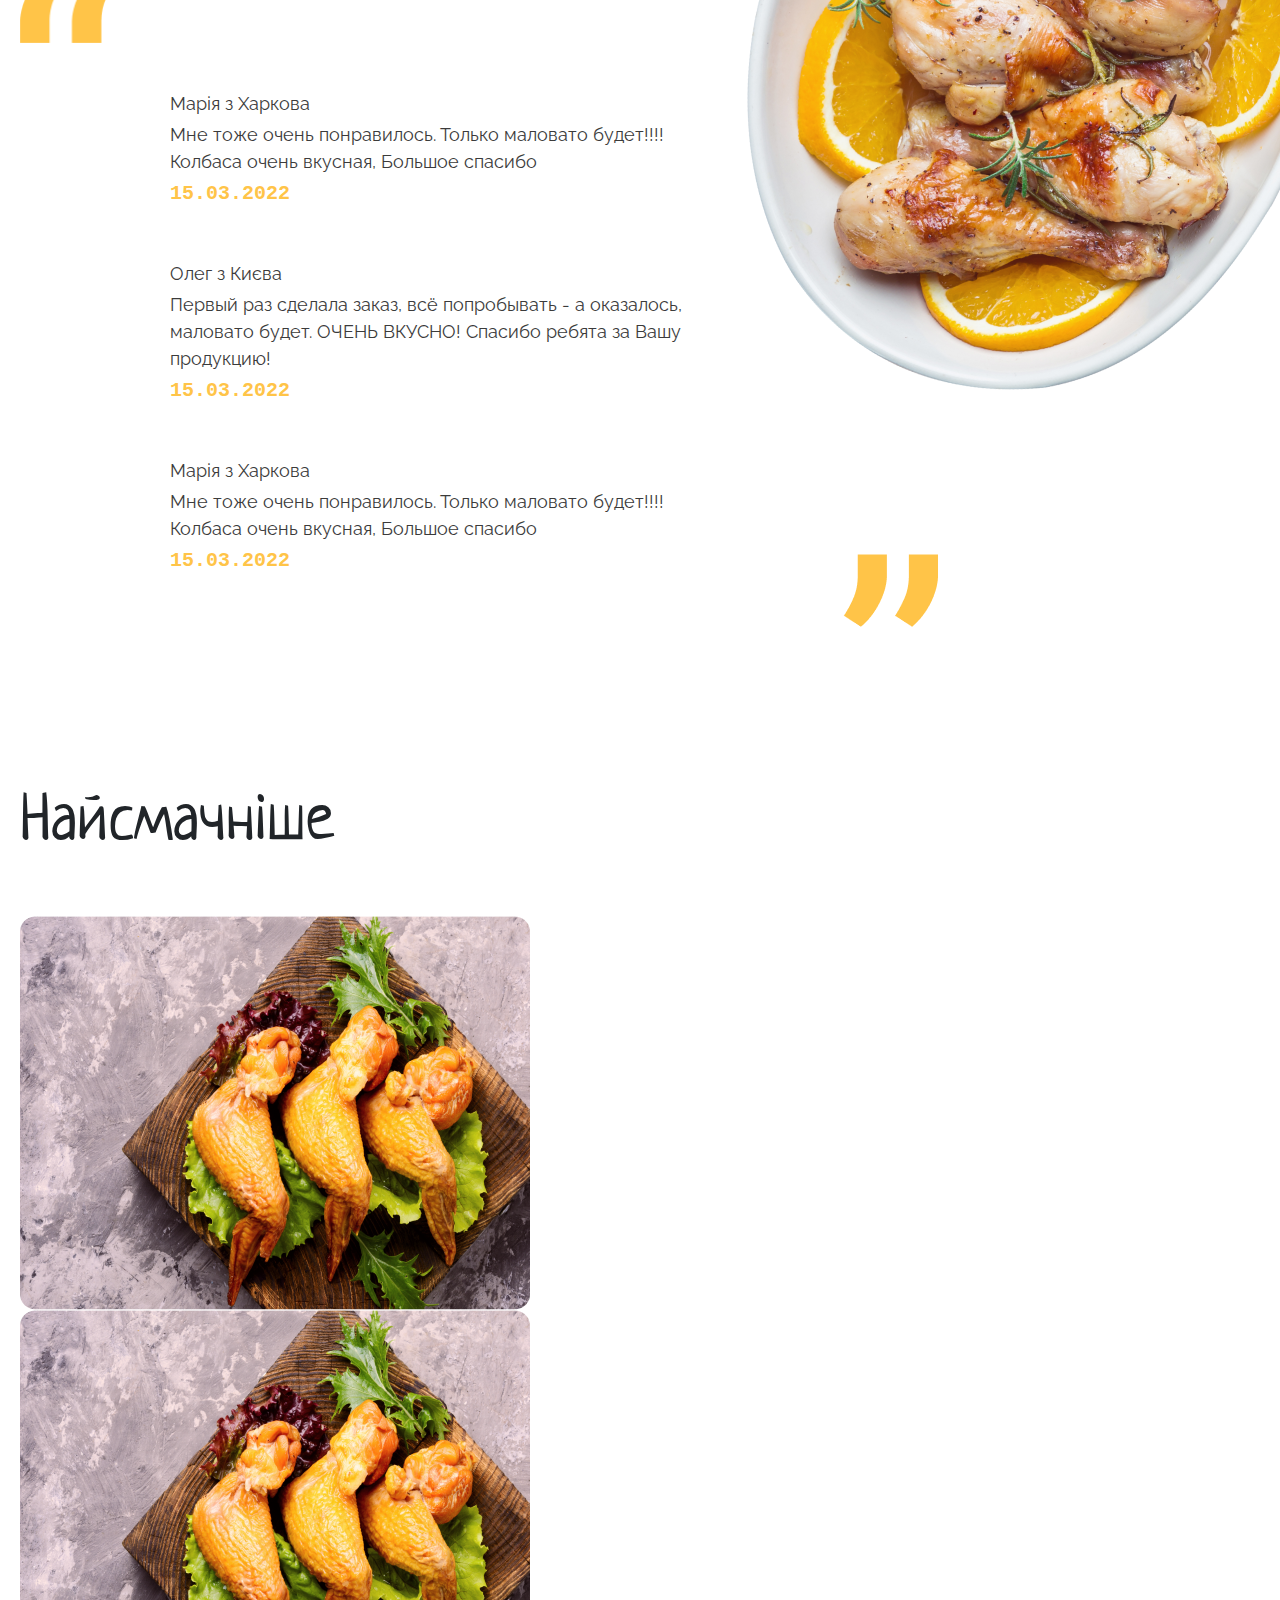
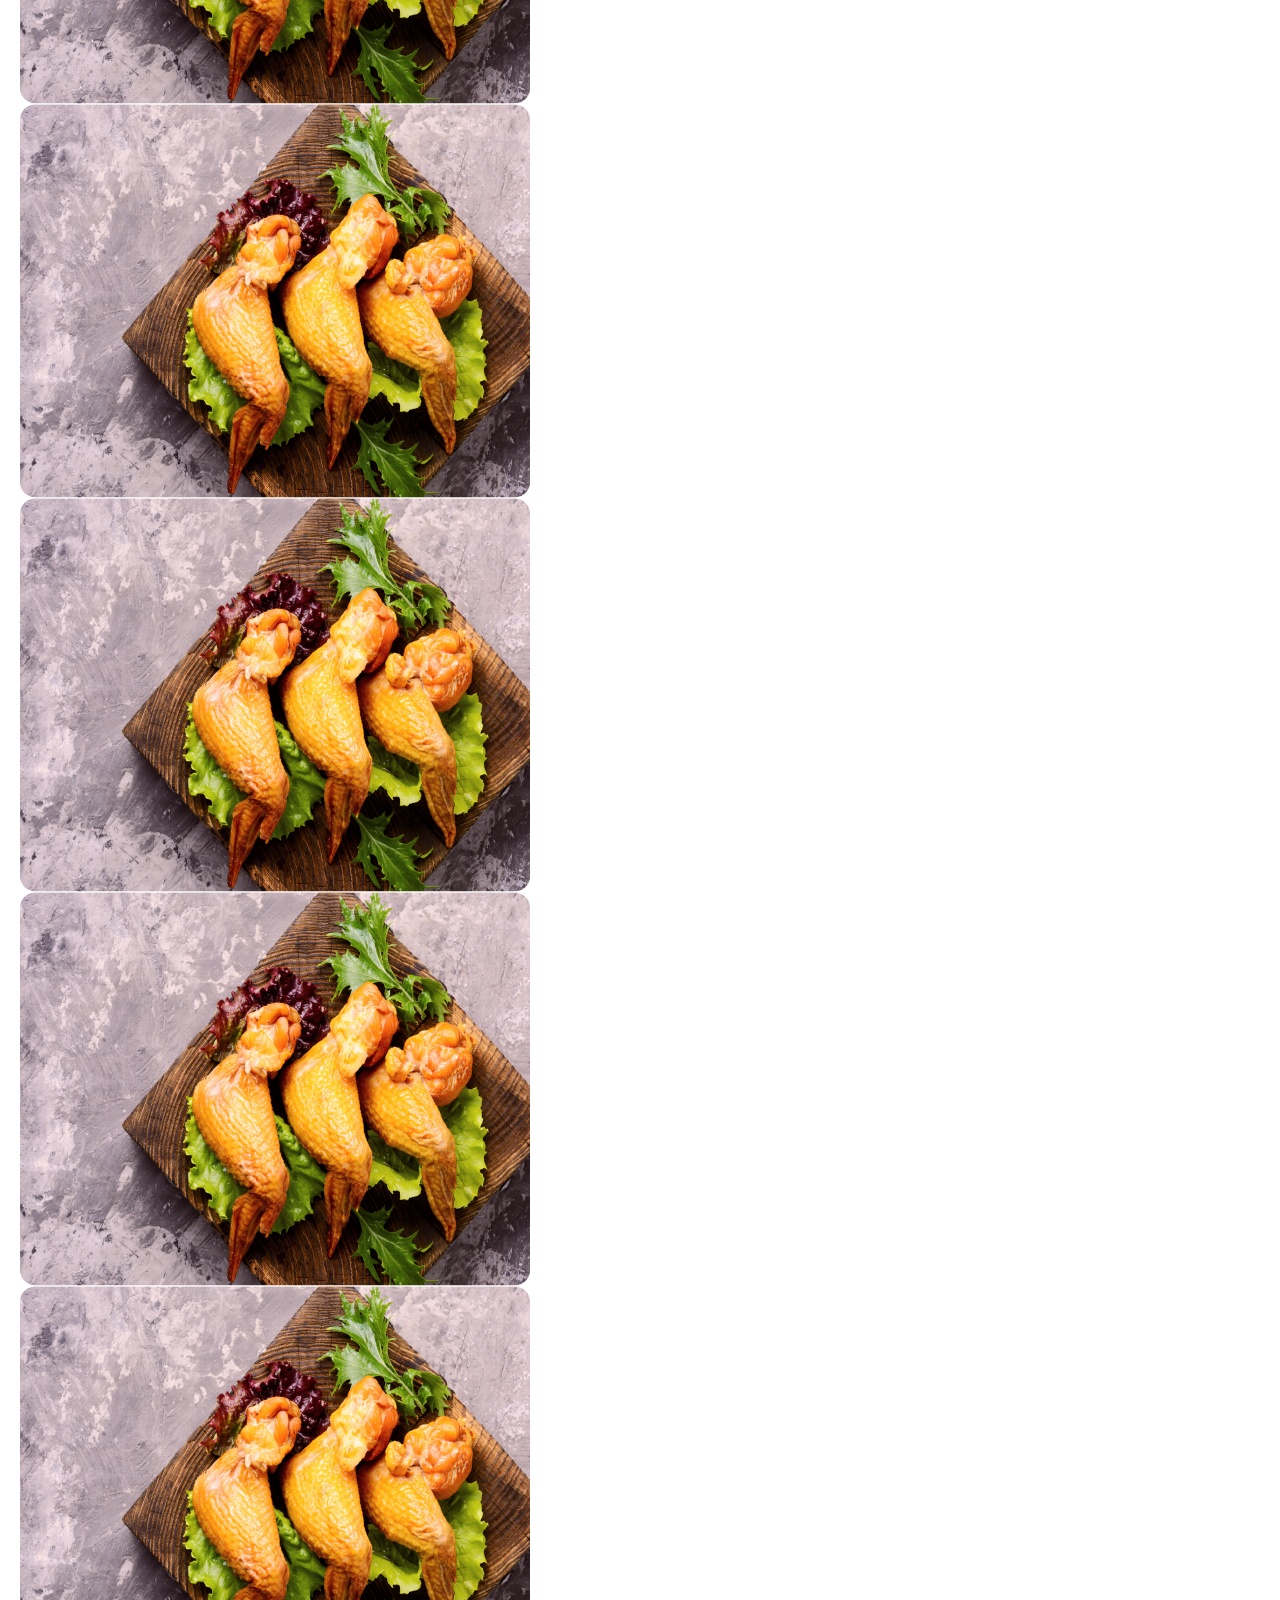
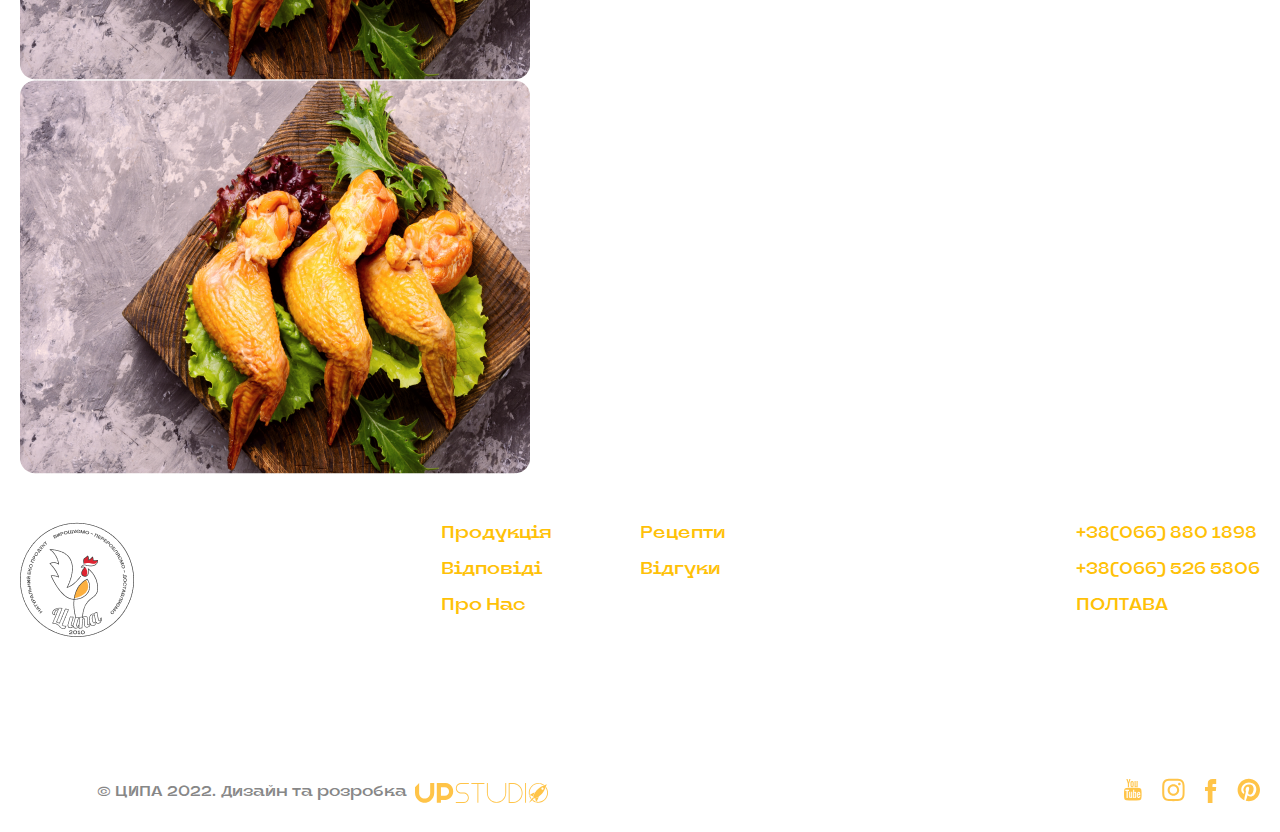
==== commit 837cc6cb: "fix responsive" ====
--- a/index.html
+++ b/index.html
@@ -329,6 +329,47 @@
         </div>
     </footer>
 
+    <footer class="footer-mobile">
+        <div class="container">
+            <div class="row">
+                <ul class="col-8 footer-576-menu">
+                    <li class="footer-item"><a class="link__img" href="#">продукцiя</a></li>
+                    <li class="footer-item"><a class="link__img"  href="#">рецепти</a></li>
+                    <li class="footer-item"><a class="link__img"  href="#">ОПЛАТА ТА ДОСТАВКА</a></li>
+                </ul>
+                <ul class="col-4">
+                    <li class="footer-item"><a class="link__img"  href="#">вiдгуки</a></li>
+                    <li class="footer-item"><a class="link__img"  href="#">Вiдповiдi</a></li>
+                    <li class="footer-item"><a class="link__img"  href="#">про нас</a></li>
+                </ul>
+                <div class="col-xl-6 col-lg-6 d-lg-block text-right">
+                    <div class="footer-menu-mobile">
+                        <ul>
+                            <li><a href="#"><img class="link__img" src="img/youtube.svg" alt="youtube"></a></li>
+                            <li><a href="#"><img class="link__img" src="img/Instagram.svg" alt="instagram"></a></li>
+                            <li><a href="#"><img class="link__img" src="img/facebook.svg" alt="facebook"></a></li>
+                            <li><a href="#"><img class="link__img" src="img/pinterest.svg" alt="pinterest"></a></li>
+                        </ul>
+                    </div>
+                </div>
+                <div class="col-12">
+                    <ul class="footer-contact">
+                        <li class="footer-item ">
+                            <a class="phone link__img" href="tel:380668801898">+38(066) 880 1898</a>
+                        </li>
+                        <li class="footer-item link__img">
+                            <a class="phone" href="tel:380665265806">+38(066) 526 5806</a>
+                        </li>
+                        <li class="footer-item">
+                            <a class="phone geo link__img" href="#">Полтава</a>
+                        </li>
+
+                    </ul>
+                </div>
+            </div>
+        </div>
+    </footer>
+
 </div>
 <script src="https://code.jquery.com/jquery-3.3.1.slim.min.js"
         crossorigin="anonymous"></script>
--- a/css/index.css
+++ b/css/index.css
@@ -807,6 +807,15 @@
 
 .list-group-item {
     margin-left: -16px;
+    border-bottom: 1px solid var(--bs-yellow);
+}
+
+.list-group-item:first-child {
+    border-top: 1px solid var(--bs-yellow);
+}
+
+.list-group-flush > .list-group-item:last-child {
+    border-bottom: 1px solid var(--bs-yellow);
 }
 
 .list-group-item a {
@@ -823,6 +832,7 @@
 }
 
 
+
 .feedback {
     position: relative;
     margin-bottom: 160px;
@@ -842,6 +852,8 @@
     position: absolute;
     top: 147px;
     left: 0;
+    background-size: cover;
+
 }
 
 .feedback__content::after {
@@ -852,6 +864,7 @@
     position: absolute;
     bottom: 0;
     right: 0;
+    background-size: cover;
 }
 
 .feedback__bg {
@@ -1181,3 +1194,8 @@
 
 
 
+/*footer mobile*/
+
+.footer-mobile {
+    display: none;
+}
--- a/css/responsive.css
+++ b/css/responsive.css
@@ -37,8 +37,6 @@
     }
 
     /*main section*/
-
-
     /*chicken-food section*/
     .chicken-food {
         padding-bottom: 192px;
@@ -382,21 +380,25 @@
     .chicken-food {
 
     }
+
     .chicken-food__title h3 {
         font-size: 17px;
     }
+
     .visible-768 {
         display: none;
     }
+
     .hidden-768 {
         display: block;
 
     }
+
     .b-ml {
         margin: 0;
     }
 
-    .main__bg  {
+    .main__bg {
         display: none;
     }
 }
@@ -477,6 +479,10 @@
 
     .chicken-food-description p {
         margin-right: 0;
+    }
+
+    .assortment {
+        margin-bottom: 80px;
     }
 
     .assortment__title {
@@ -503,4 +509,116 @@
     .img-576 {
         display: none;
     }
-}
+
+    .chicken-food {
+        padding-bottom: 0;
+        margin-bottom: 80px;
+    }
+
+    .chicken-food-description a {
+        margin-bottom: 0;
+    }
+
+    .list-group {
+        margin-bottom: 30px;
+    }
+
+    .list-group li a {
+        font-size: 20px;
+    }
+
+    .list-group-item {
+        margin-left: 0;
+    }
+
+    .feedback {
+        margin-bottom: 80px;
+    }
+
+    .feedback__content h2 {
+        font-size: 30px;
+        text-align: center;
+        margin-bottom: 64px;
+    }
+
+    .feedback__content::before {
+        width: 24px;
+        height: 19px;
+        top: 70px;
+        left: -11px;
+    }
+
+
+    .feedback__content::after {
+        width: 24px;
+        height: 19px;
+        bottom: 18px;
+        right: -1px;
+    }
+
+    .feedback__users p {
+        font-size: 16px;
+        font-family: 'Neue Metana Next Free Personal', sans-serif;
+    }
+
+    .footer-section {
+        display: none;
+    }
+
+    .footer-mobile {
+        margin-top: 40px;
+        display: grid;
+    }
+
+    .footer-mobile ul li a {
+        font-family: 'Raleway', cursive;
+        font-style: normal;
+        font-weight: 700;
+        font-size: 14px;
+        line-height: 28px;
+        color: var(--bs-yellow);
+
+        text-transform: uppercase;
+    }
+
+    .footer-menu-mobile ul {
+        display: flex;
+        justify-content: center;
+        margin-bottom: 16px;
+    }
+
+    .footer-menu-mobile li {
+        margin-right: 35px;
+    }
+
+    .footer-menu-mobile li:last-child {
+        margin-right: 0;
+    }
+
+    .footer-576-menu {
+        margin-bottom: 16px;
+    }
+
+    .footer-contact {
+        text-align: center;
+        background: url("/img/border.svg") bottom center no-repeat;
+
+    }
+
+    .footer-contact li a {
+        font-family: Roboto, sans-serif!important;
+        padding-left: 25px;
+        padding-bottom: 15px;
+    }
+
+    .phone {
+        background: url("/img/call.svg") no-repeat center left;
+       background-size: 17px;
+    }
+
+    .geo {
+        background: url("/img/geo.svg") no-repeat center left;
+        background-size: contain;
+    }
+
+}
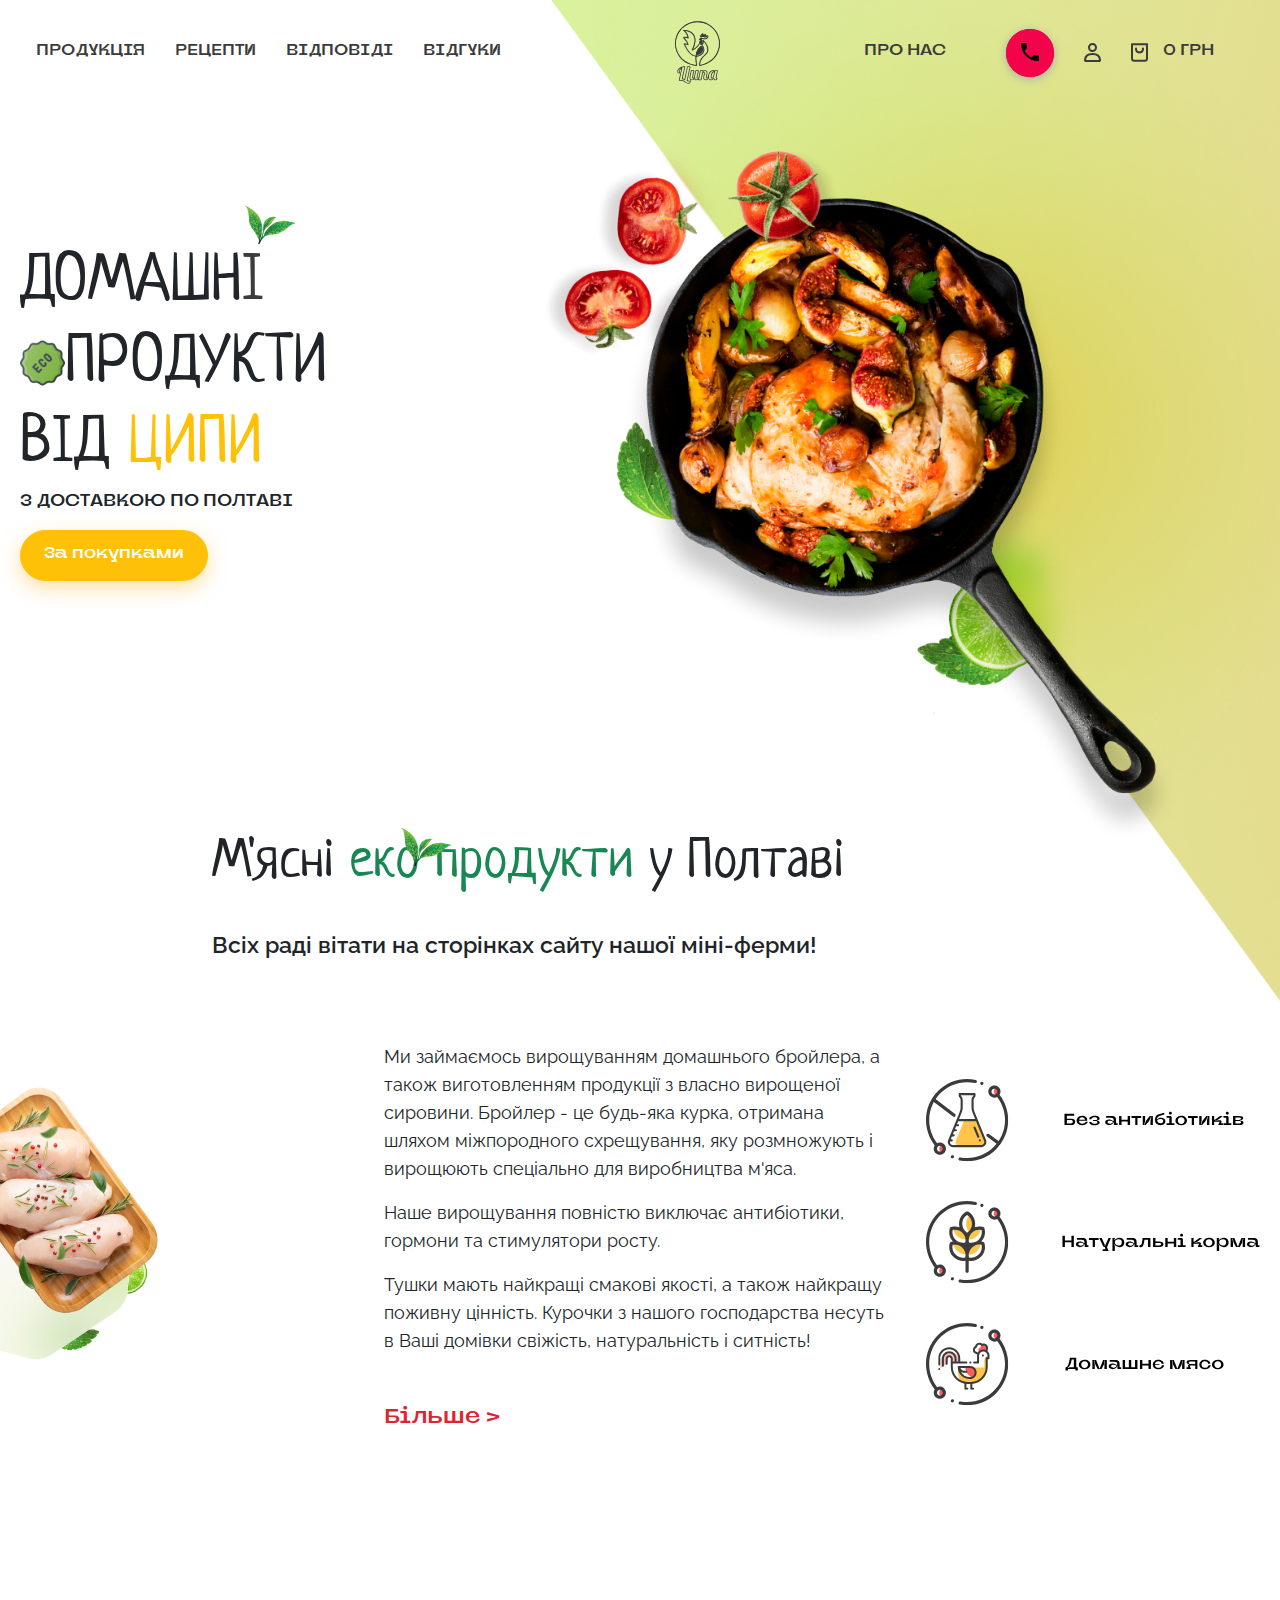
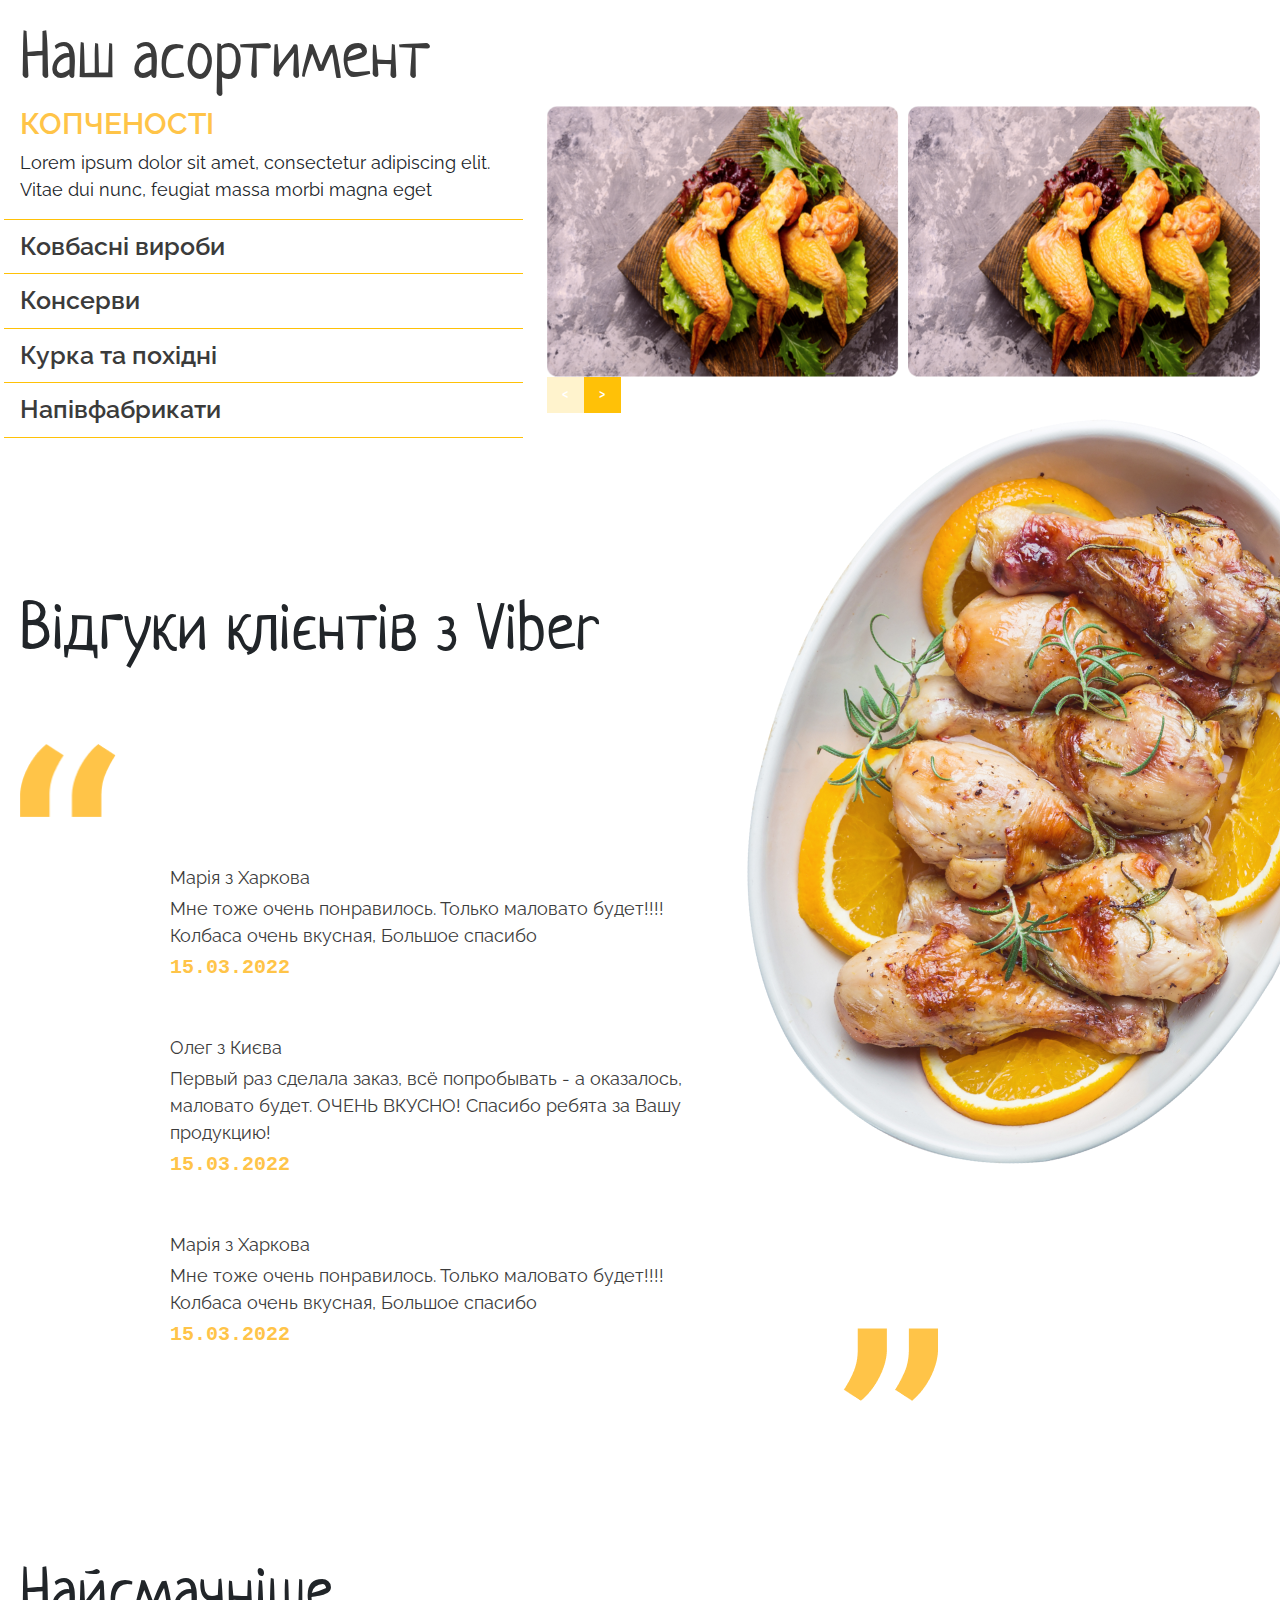
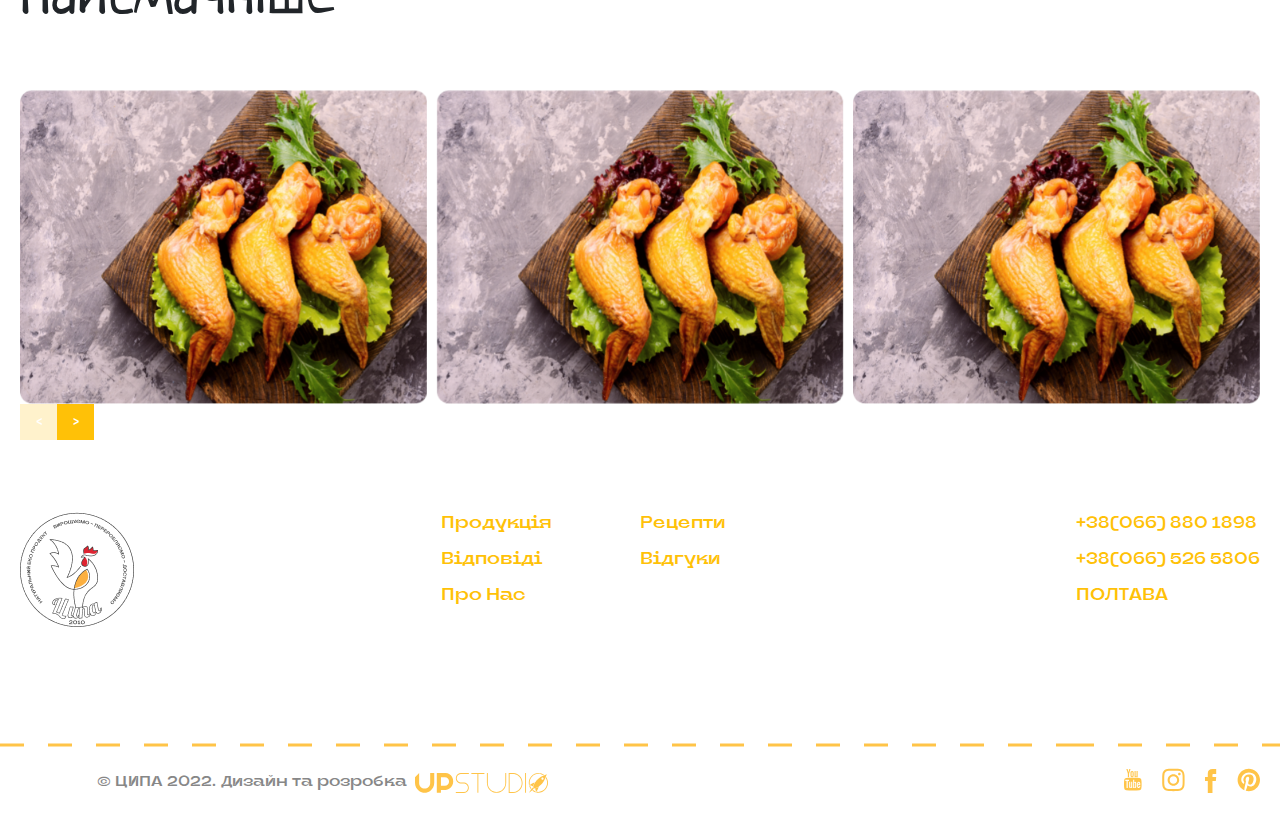
==== commit 07e3b022: "fix" ====
--- a/index.html
+++ b/index.html
@@ -78,7 +78,7 @@
                 </li>
                 <li class="align-self-center">
                     <a class="nav-link d-flex" href="#">
-                        <img src="/img/basket.svg" alt="">
+                        <img src="img/basket.svg" alt="">
                         <p>0 грн</p>
                     </a>
                 </li>
@@ -117,8 +117,8 @@
     </nav>
     <div class="bg-image-position">
         <div class="position__row">
-            <img src="/img/bg-position-image.png" alt="">
-            <img src="/img/bg-320.png" alt="" class="bg-320px">
+            <img src="img/bg-position-image.png" alt="">
+            <img src="img/bg-320.png" alt="" class="bg-320px">
         </div>
     </div>
     <main class="main">
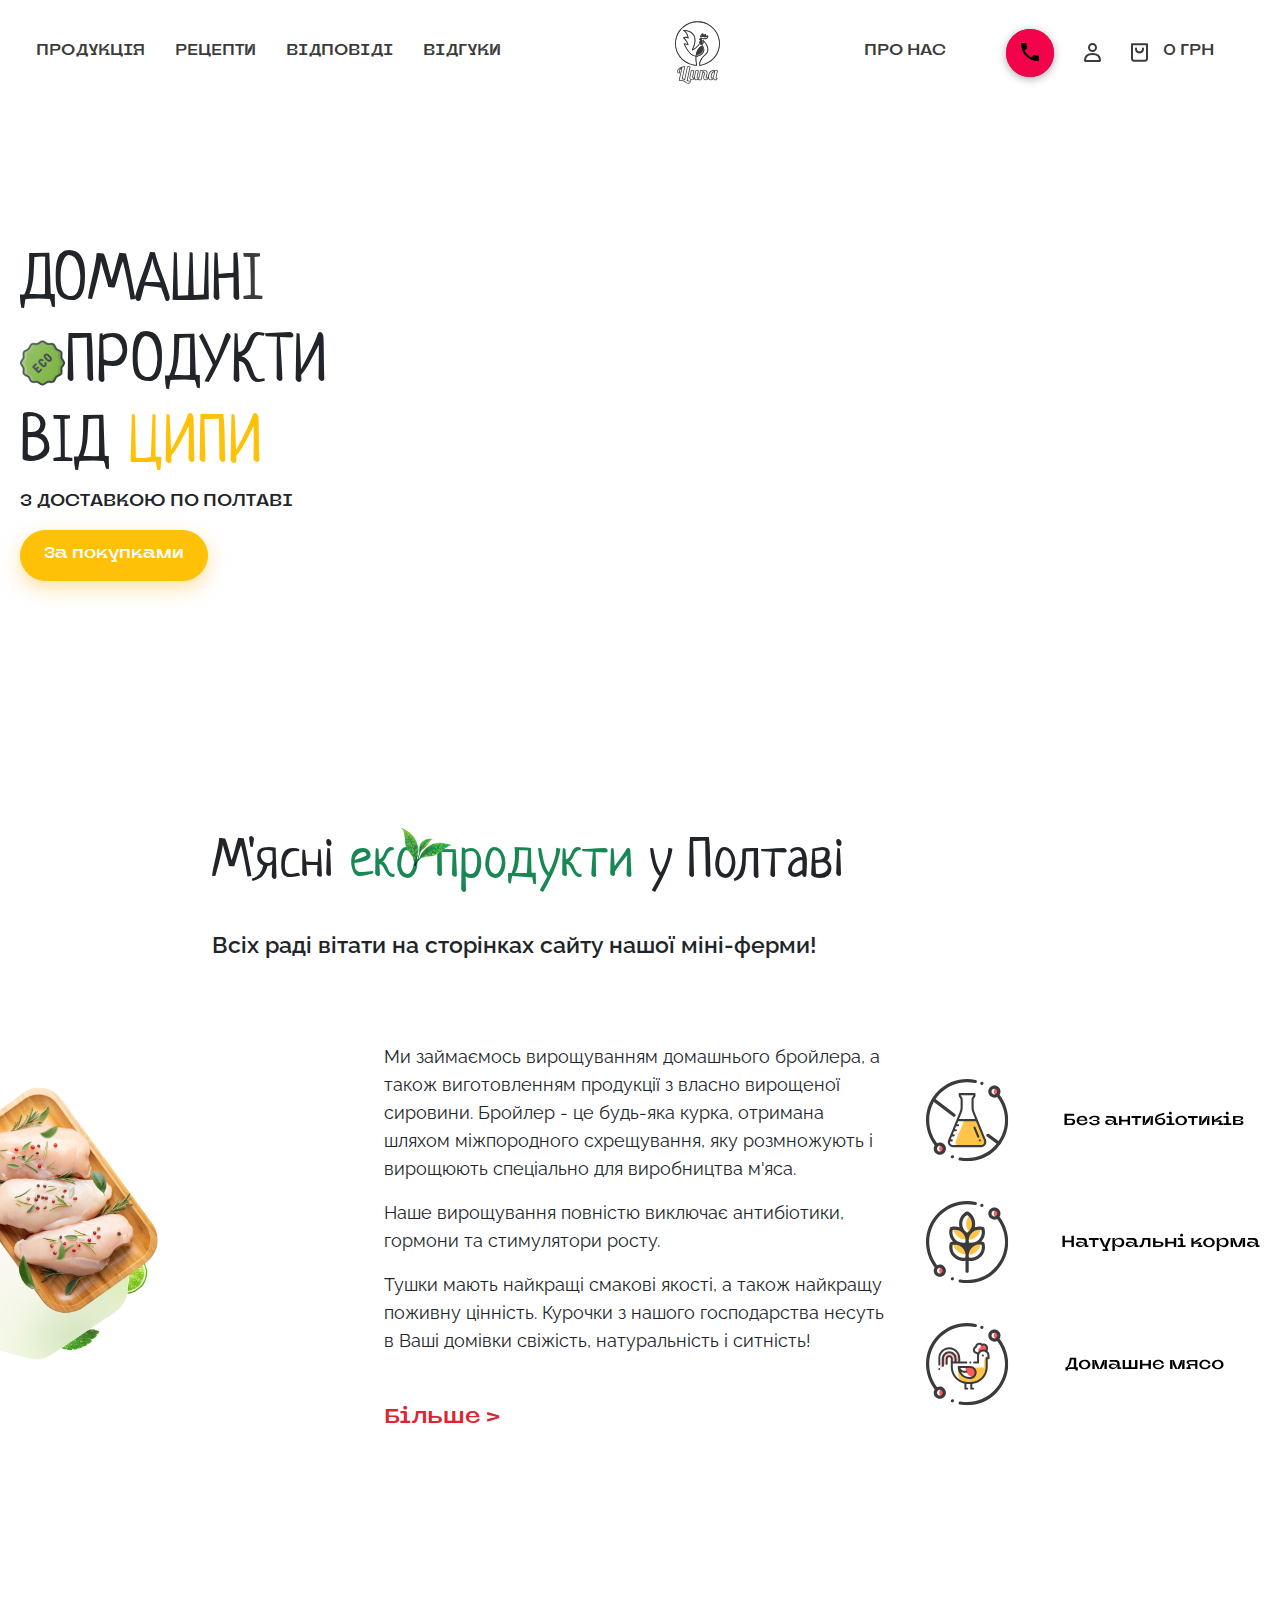
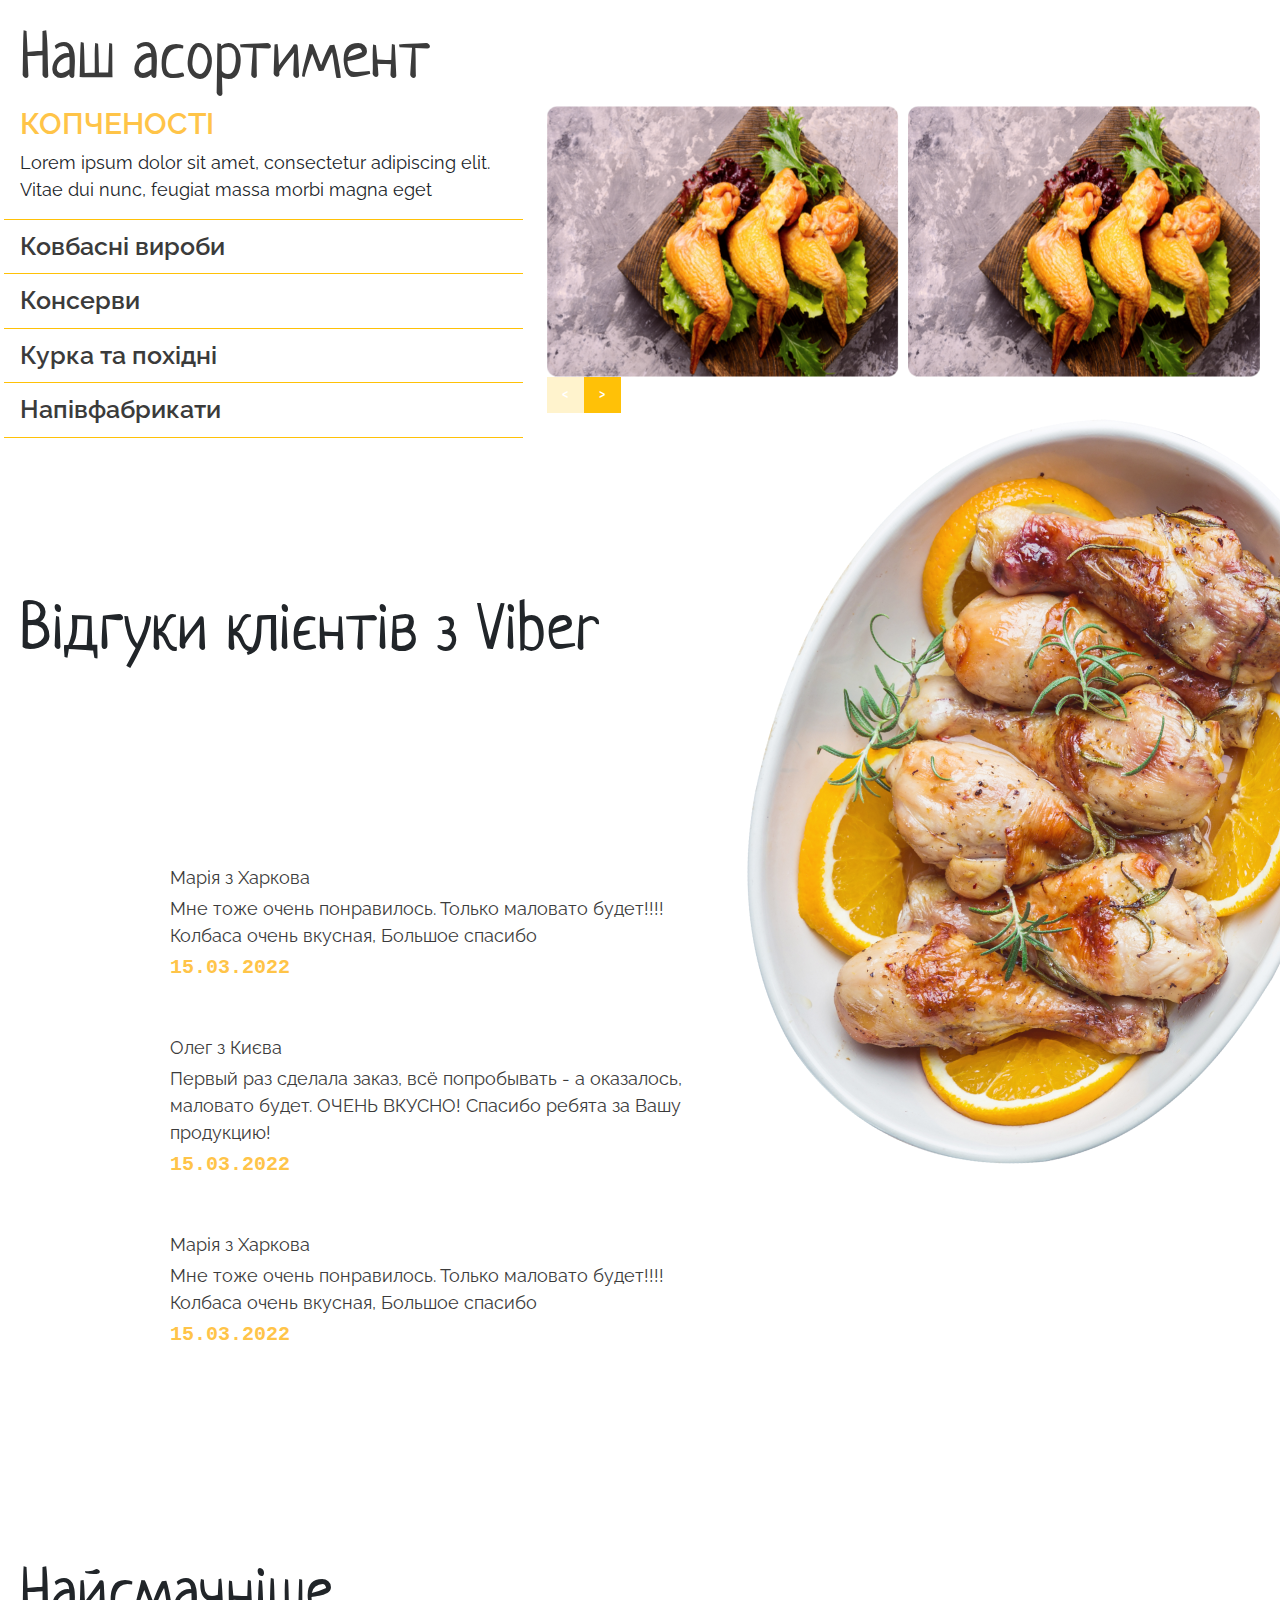
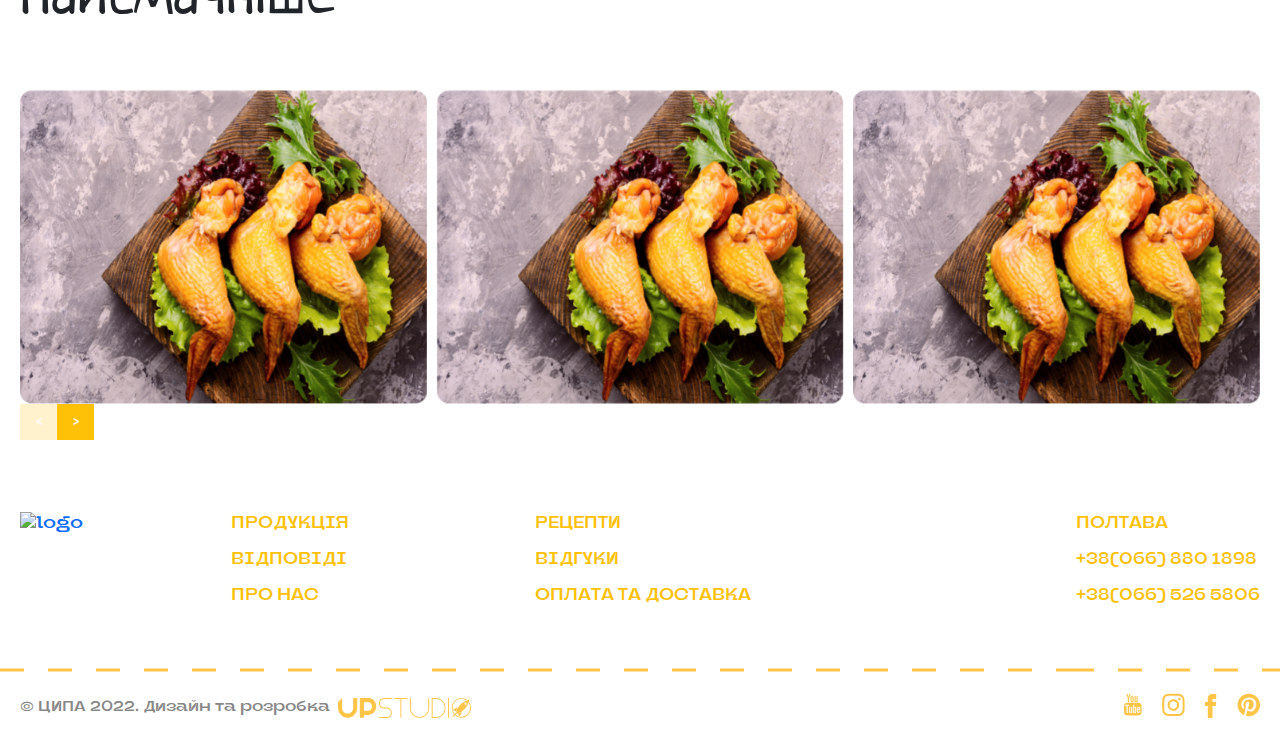
==== commit e931636a: "end index.html" ====
--- a/index.html
+++ b/index.html
@@ -38,28 +38,28 @@
                     <li class="nav-item mr-3">
                         <a class="nav-link" aria-current="page" href="#">ПРО нас</a>
                     </li>
-                    <li class="nav-item  mb-2 mb-lg-0 d-flex">
+                    <li class="nav-item mb-2 mb-lg-0 d-flex">
                         <a class="btn padding btn-primary btn-responsive" href="tel:1">+ 380 294 9360</a>
                     </li>
                     <li class="nav-item">
-                        <span class="phone-btn">
-                           <a href="tel:1">
-                              <svg fill="#000000" height="24" viewBox="0 0 24 24" width="24"
-                                   xmlns="http://www.w3.org/2000/svg">
-                                 <path d="M0 0h24v24H0z" fill="none"/>
-                                 <path d="M6.62 10.79c1.44 2.83 3.76 5.14 6.59 6.59l2.2-2.2c.27-.27.67-.36 1.02-.24 1.12.37 2.33.57 3.57.57.55 0 1 .45 1 1V20c0 .55-.45 1-1 1-9.39 0-17-7.61-17-17 0-.55.45-1 1-1h3.5c.55 0 1 .45 1 1 0 1.25.2 2.45.57 3.57.11.35.03.74-.25 1.02l-2.2 2.2z"/>
-                              </svg>
-                           </a>
-                        </span>
+ <span class="phone-btn">
+ <a href="tel:1">
+ <svg fill="#000000" height="24" viewBox="0 0 24 24" width="24"
+      xmlns="http://www.w3.org/2000/svg">
+ <path d="M0 0h24v24H0z" fill="none"/>
+ <path d="M6.62 10.79c1.44 2.83 3.76 5.14 6.59 6.59l2.2-2.2c.27-.27.67-.36 1.02-.24 1.12.37 2.33.57 3.57.57.55 0 1 .45 1 1V20c0 .55-.45 1-1 1-9.39 0-17-7.61-17-17 0-.55.45-1 1-1h3.5c.55 0 1 .45 1 1 0 1.25.2 2.45.57 3.57.11.35.03.74-.25 1.02l-2.2 2.2z"/>
+ </svg>
+ </a>
+ </span>
                     </li>
                     <li class="nav-item">
                         <a class="nav-link" href="#">
-                            <img class="link__img" src="/img/user.svg" alt="">
+                            <img class="link__img" src="img/user.svg" alt="">
                         </a>
                     </li>
                     <li class="nav-item">
                         <a class="nav-link" href="#">
-                            <img class="link__img" src="/img/basket.svg" alt="">
+                            <img class="link__img" src="img/basket.svg" alt="">
                             <p>0 грн</p>
                         </a>
                     </li>
@@ -67,10 +67,11 @@
             </div>
         </div>
     </nav>
-    <nav class="navbar navbar-light amber lighten-4 mb-4 hidden">
+
+    <nav class="navbar navbar-light amber lighten-4 hidden">
         <div class="container">
             <a class="navbar-brand" href="#">
-                <img class="logo-320px" src="/img/logo-320px.svg" alt="">
+                <img class="logo-320px" src="img/logo-320px.svg" alt="">
             </a>
             <ul class="navbar-nav d-flex flex-row b-ml">
                 <li class="nav-item">
@@ -115,12 +116,14 @@
             <!-- Collapsible content -->
         </div>
     </nav>
+
     <div class="bg-image-position">
         <div class="position__row">
-            <img src="img/bg-position-image.png" alt="">
-            <img src="img/bg-320.png" alt="" class="bg-320px">
+            <img src="img/bg-position-image.webp" loading="lazy" alt="">
+            <img class="bg-320px" src="img/bg-320.png" loading="lazy" alt="">
         </div>
     </div>
+
     <main class="main">
         <div class="container">
             <div class="main__row">
@@ -135,6 +138,7 @@
             </div>
         </div>
     </main>
+
     <section class="chicken-food">
         <div class="container">
             <div class="chicken-food__row">
@@ -242,7 +246,7 @@
                     </div>
                 </div>
             </div>
-            <img src="/img/baked-chicken-drumstick.png" alt="" class="feedback__bg">
+            <img src="img/baked-chicken-drumstick.png" loading="lazy" alt="" class="feedback__bg">
         </div>
     </section>
     <section class="delicious">
@@ -265,19 +269,14 @@
         <div class="container">
             <div class="footer-content pt-5 pb-5">
                 <div class="row">
-                    <div class="col-xl-4 col-lg-4 mb-50">
+                    <div class="col-xl-2 col-lg-4 mb-50">
                         <div class="footer-widget">
                             <div class="footer-logo">
-                                <a href="index.html"><img src="img/logo_footer.png" class="img-fluid" alt="logo"></a>
+                                <a href="index.html"><img src="img/logo_footer.webp" class="img-fluid" alt="logo"></a>
                             </div>
-                            <div class="footer-social-icon">
-                                <a href="#"><i class="fab fa-facebook-f facebook-bg"></i></a>
-                                <a href="#"><i class="fab fa-twitter twitter-bg"></i></a>
-                                <a href="#"><i class="fab fa-google-plus-g google-bg"></i></a>
-                            </div>
-                        </div>
-                    </div>
-                    <div class="col-xl-4 col-lg-4 col-md-6 mb-30">
+                        </div>
+                    </div>
+                    <div class="col-xl-6 col-lg-4 col-7 col-md-6 mb-30">
                         <div class="footer-widget">
                             <div class="footer-widget-heading">
                             </div>
@@ -287,18 +286,19 @@
                                 <li><a href="#">Вiдповiдi</a></li>
                                 <li><a href="#">вiдгуки</a></li>
                                 <li><a href="#">про нас</a></li>
+                                <li><a href="#">ОПЛАТА ТА ДОСТАВКА</a></li>
                             </ul>
                         </div>
                     </div>
-                    <div class="col-x2-4 col-lg-4 col-md-6 mb-30">
-                        <div class="footer-widget" style="display: flex; justify-content: flex-end">
+                    <div class="col-x2-4 col-5 col-lg-4 col-md-6 mb-30">
+                        <div class="footer-widget justify-content-end">
                             <div class="footer-widget-heading">
                             </div>
                             <ul style="flex-direction: column; display: flex">
+                                <li class="w-100"><a href="#" style="text-transform: uppercase; text-decoration: none">Полтава</a>
+                                </li>
                                 <li class="w-100"><a href="#">+38(066) 880 1898</a></li>
                                 <li class="w-100"><a href="#">+38(066) 526 5806</a></li>
-                                <li class="w-100"><a href="#" style="text-transform: uppercase; text-decoration: none">Полтава</a>
-                                </li>
                             </ul>
                         </div>
                     </div>
@@ -308,7 +308,7 @@
         <div class="copyright-area">
             <div class="container">
                 <div class="row">
-                    <div class="col-xl-6 col-lg-6 text-center text-lg-left">
+                    <div class="col-xl-6 col-lg-6 text-lg-left">
                         <div class="copyright-text">
                             <p>© ЦИПА 2022. Дизайн та розробка <a href="#"><img class="link__img m-lg-1"
                                                                                 src="img/upstudio.svg" alt=""></a></p>
@@ -334,37 +334,42 @@
             <div class="row">
                 <ul class="col-8 footer-576-menu">
                     <li class="footer-item"><a class="link__img" href="#">продукцiя</a></li>
-                    <li class="footer-item"><a class="link__img"  href="#">рецепти</a></li>
-                    <li class="footer-item"><a class="link__img"  href="#">ОПЛАТА ТА ДОСТАВКА</a></li>
+                    <li class="footer-item"><a class="link__img" href="#">рецепти</a></li>
+                    <li class="footer-item"><a class="link__img" href="#">ОПЛАТА ТА ДОСТАВКА</a></li>
                 </ul>
                 <ul class="col-4">
-                    <li class="footer-item"><a class="link__img"  href="#">вiдгуки</a></li>
-                    <li class="footer-item"><a class="link__img"  href="#">Вiдповiдi</a></li>
-                    <li class="footer-item"><a class="link__img"  href="#">про нас</a></li>
-                </ul>
-                <div class="col-xl-6 col-lg-6 d-lg-block text-right">
-                    <div class="footer-menu-mobile">
-                        <ul>
-                            <li><a href="#"><img class="link__img" src="img/youtube.svg" alt="youtube"></a></li>
-                            <li><a href="#"><img class="link__img" src="img/Instagram.svg" alt="instagram"></a></li>
-                            <li><a href="#"><img class="link__img" src="img/facebook.svg" alt="facebook"></a></li>
-                            <li><a href="#"><img class="link__img" src="img/pinterest.svg" alt="pinterest"></a></li>
+                    <li class="footer-item"><a class="link__img" href="#">вiдгуки</a></li>
+                    <li class="footer-item"><a class="link__img" href="#">Вiдповiдi</a></li>
+                    <li class="footer-item"><a class="link__img" href="#">про нас</a></li>
+                </ul>
+                <div class="flex-reverse">
+                    <div class="col-xl-6 col-lg-6 d-lg-block text-right">
+                        <div class="footer-menu-mobile">
+                            <ul>
+                                <li><a href="#"><img class="link__img" src="img/youtube.svg" alt="youtube"></a></li>
+                                <li><a href="#"><img class="link__img" src="img/Instagram.svg" alt="instagram"></a></li>
+                                <li><a href="#"><img class="link__img" src="img/facebook.svg" alt="facebook"></a></li>
+                                <li><a href="#"><img class="link__img" src="img/pinterest.svg" alt="pinterest"></a></li>
+                            </ul>
+                        </div>
+                    </div>
+                    <div class="col-12">
+                        <ul class="footer-contact">
+                            <li class="footer-item ">
+                                <a class="phone link__img" href="tel:380668801898">+38(066) 880 1898</a>
+                            </li>
+                            <li class="footer-item link__img">
+                                <a class="phone" href="tel:380665265806">+38(066) 526 5806</a>
+                            </li>
+                            <li class="footer-item">
+                                <a class="phone geo link__img" href="#">Полтава</a>
+                            </li>
                         </ul>
                     </div>
                 </div>
-                <div class="col-12">
-                    <ul class="footer-contact">
-                        <li class="footer-item ">
-                            <a class="phone link__img" href="tel:380668801898">+38(066) 880 1898</a>
-                        </li>
-                        <li class="footer-item link__img">
-                            <a class="phone" href="tel:380665265806">+38(066) 526 5806</a>
-                        </li>
-                        <li class="footer-item">
-                            <a class="phone geo link__img" href="#">Полтава</a>
-                        </li>
-
-                    </ul>
+                <div class="copyright">
+                    <p>© ЦИПА 2022. Дизайн та розробка</p>
+                    <a class="link__img" href="#"><img src="img/upstudio.svg" alt=""></a>
                 </div>
             </div>
         </div>
--- a/css/index.css
+++ b/css/index.css
@@ -1,61 +1,45 @@
 @import url('https://fonts.googleapis.com/css2?family=Raleway&display=swap');
-
 @font-face {
     font-family: 'Neucha';
-    src: local('Neucha Regular'), local('Neucha-Regular'),
-    url('/fonts/Neucha/Neucha.woff2') format('woff2'),
-    url('/fonts/Neucha/Neucha.woff') format('woff'),
-    url('/fonts/Neucha/Neucha.ttf') format('truetype');
+    src: local('Neucha Regular'), local('Neucha-Regular'),url('/fonts/Neucha/Neucha.woff2') format('woff2'),url('/fonts/Neucha/Neucha.woff') format('woff'),url('/fonts/Neucha/Neucha.ttf') format('truetype');
     font-weight: 400;
     font-style: normal;
 }
-
 @font-face {
     font-family: 'NeueMetana';
     src: url('/fonts/NeueMetana/NeueMetanaNext-SemiBold.otf') format('opentype');
     font-weight: 400;
     font-style: normal;
 }
-
 :root {
     --bs-navbar-padding-y: 1rem !important;
 }
-
-
 body {
     font-family: 'NeueMetana', sans-serif;
 }
-
 li {
     list-style: none;
 }
-
 a {
     text-decoration: none;
 }
-
-
 .wrapper {
     overflow: hidden;
 }
-
 .container {
     max-width: 1630px;
     margin: 0 auto;
     padding: 0 20px;
 }
-
 .selector-for-some-widget {
     box-sizing: border-box;
 }
-
 .wrap-flex {
     display: flex;
     width: 100%;
     justify-content: space-between;
     align-items: center;
 }
-
 .nav-link {
     display: flex;
     text-transform: uppercase;
@@ -64,56 +48,42 @@
     color: #3B3B3B;
     font-family: 'NeueMetana', serif;
 }
-
 .nav-link:first-child {
     padding: 0 !important;
 }
-
 .nav-link:hover {
     color: var(--bs-yellow);
 }
-
 .link__img:hover {
     filter: invert(13%) sepia(94%) saturate(7466%) hue-rotate(0deg) brightness(94%) contrast(115%);
 }
-
 .logo-320px {
     width: 55px;
     height: 55px;
 }
-
 .nav-link p {
     margin-bottom: 0;
     margin-left: 15px;
 }
-
 .mh-50 {
     min-height: 20vh !important;
 }
-
 .navbar {
     padding: var(--bs-navbar-padding-y);
 }
-
 .navbar-nav {
     justify-content: space-around;
 }
-
 .nav-item {
     margin-right: 30px;
 }
-
 .nav-item {
     align-self: center;
-
-}
-
+}
 .btn {
     display: inline-block;
 }
-
 /* Icon 1 */
-
 .animated-icon1, .animated-icon2, .animated-icon3 {
     width: 30px;
     height: 20px;
@@ -129,7 +99,6 @@
     transition: .5s ease-in-out;
     cursor: pointer;
 }
-
 .animated-icon1 span, .animated-icon2 span, .animated-icon3 span {
     display: block;
     position: absolute;
@@ -147,31 +116,24 @@
     -o-transition: .25s ease-in-out;
     transition: .25s ease-in-out;
 }
-
 .animated-icon1 span {
     background: #3B3B3B;
 }
-
 .animated-icon2 span {
     background: #e3f2fd;
 }
-
 .animated-icon3 span {
     background: #f3e5f5;
 }
-
 .animated-icon1 span:nth-child(1) {
     top: 0;
 }
-
 .animated-icon1 span:nth-child(2) {
     top: 10px;
 }
-
 .animated-icon1 span:nth-child(3) {
     top: 20px;
 }
-
 .animated-icon1.open span:nth-child(1) {
     top: 11px;
     -webkit-transform: rotate(135deg);
@@ -179,12 +141,10 @@
     -o-transform: rotate(135deg);
     transform: rotate(135deg);
 }
-
 .animated-icon1.open span:nth-child(2) {
     opacity: 0;
     left: -60px;
 }
-
 .animated-icon1.open span:nth-child(3) {
     top: 11px;
     -webkit-transform: rotate(-135deg);
@@ -192,49 +152,39 @@
     -o-transform: rotate(-135deg);
     transform: rotate(-135deg);
 }
-
 /* Icon 3*/
-
 .animated-icon2 span:nth-child(1) {
     top: 0;
 }
-
 .animated-icon2 span:nth-child(2), .animated-icon2 span:nth-child(3) {
     top: 10px;
 }
-
 .animated-icon2 span:nth-child(4) {
     top: 20px;
 }
-
 .animated-icon2.open span:nth-child(1) {
     top: 11px;
     width: 0;
     left: 50%;
 }
-
 .animated-icon2.open span:nth-child(2) {
     -webkit-transform: rotate(45deg);
     -moz-transform: rotate(45deg);
     -o-transform: rotate(45deg);
     transform: rotate(45deg);
 }
-
 .animated-icon2.open span:nth-child(3) {
     -webkit-transform: rotate(-45deg);
     -moz-transform: rotate(-45deg);
     -o-transform: rotate(-45deg);
     transform: rotate(-45deg);
 }
-
 .animated-icon2.open span:nth-child(4) {
     top: 11px;
     width: 0;
     left: 50%;
 }
-
 /* Icon 4 */
-
 .animated-icon3 span:nth-child(1) {
     top: 0;
     -webkit-transform-origin: left center;
@@ -242,7 +192,6 @@
     -o-transform-origin: left center;
     transform-origin: left center;
 }
-
 .animated-icon3 span:nth-child(2) {
     top: 10px;
     -webkit-transform-origin: left center;
@@ -250,7 +199,6 @@
     -o-transform-origin: left center;
     transform-origin: left center;
 }
-
 .animated-icon3 span:nth-child(3) {
     top: 20px;
     -webkit-transform-origin: left center;
@@ -258,7 +206,6 @@
     -o-transform-origin: left center;
     transform-origin: left center;
 }
-
 .animated-icon3.open span:nth-child(1) {
     -webkit-transform: rotate(45deg);
     -moz-transform: rotate(45deg);
@@ -267,12 +214,10 @@
     top: 0;
     left: 8px;
 }
-
 .animated-icon3.open span:nth-child(2) {
     width: 0;
     opacity: 0;
 }
-
 .animated-icon3.open span:nth-child(3) {
     -webkit-transform: rotate(-45deg);
     -moz-transform: rotate(-45deg);
@@ -281,9 +226,7 @@
     top: 21px;
     left: 8px;
 }
-
 /*phone =======================*/
-
 .phone-btn {
     position: relative;
     z-index: 1;
@@ -299,15 +242,12 @@
     align-items: center;
     justify-content: center;
 }
-
-
 .phone-btn > svg {
     width: 100%;
     height: 100%;
     fill: #fff;
     animation: shake 2s cubic-bezier(0.43, 0, 0.6, 0.4) infinite;
 }
-
 @keyframes borderScale {
     0% {
         box-shadow: 0 0.125em 0.5em #aaa, inset 0 0 0 3em #f3044a, 0 0 0 0 rgba(34, 150, 244, 0.25);
@@ -319,7 +259,6 @@
         box-shadow: 0 0.125em 0.5em #aaa, inset 0 0 0 3em #f3044a, 0 0 0 3em rgba(34, 150, 244, 0);
     }
 }
-
 @keyframes scaleUp {
     0% {
         transform: scale(1);
@@ -331,7 +270,6 @@
         transform: scale(1);
     }
 }
-
 @keyframes shake {
     0% {
         transform: translate(0, 0);
@@ -457,10 +395,7 @@
         transform: translate(0, 0);
     }
 }
-
 /*phone =======================*/
-
-
 .padding {
     padding: 16px 43px;
     background-color: #E12231;
@@ -469,50 +404,39 @@
     font-family: 'Neue Metana', cursive;
     border: none;
 }
-
 .padding:hover {
     background-color: #E12231;
     box-shadow: 0px 67px 80px rgba(225, 34, 49, 0.36), 0px 33.5327px 40.0391px rgba(225, 34, 49, 0.27372), 0px 20.1985px 24.1177px rgba(225, 34, 49, 0.234572), 0px 12.9443px 15.4559px rgba(225, 34, 49, 0.205522), 0px 8.38944px 10.0172px rgba(225, 34, 49, 0.18), 0px 5.28106px 6.30574px rgba(225, 34, 49, 0.154478), 0 3.0343px 3.62304px rgba(225, 34, 49, 0.125428), 0 1.33547px 1.59459px rgba(225, 34, 49, 0.0862802);
 }
-
 .bg-image-position {
     position: absolute;
     top: 0;
     right: 0;
     z-index: -1;
 }
-
 .position__row {
     position: relative;
 }
-
 .position__row img {
     position: absolute;
     top: 0;
     right: 0;
 }
-
 .position-two {
     position: absolute;
     top: 0;
     right: 0;
     z-index: -2;
 }
-
 .mobile-bg-320 {
     display: none;
 }
-
 .main {
     margin-top: 14.875em;
     margin-bottom: 19.375em;
 }
-
-
 .main__row {
-
-}
-
+}
 .main__row h1, h2, h3 {
     text-transform: uppercase;
     font-family: 'Neucha', cursive;
@@ -520,26 +444,22 @@
     font-weight: 400;
     line-height: 93.63px;
 }
-
 .main__row h3 span {
     position: relative;
     display: inline-block;
     color: var(--bs-yellow);
     text-transform: uppercase;
 }
-
 .title {
     text-transform: uppercase;
 }
-
 .three__bg {
     position: relative;
     color: #3C3C3C;
 }
-
 .three__bg::before {
     content: '';
-    background: url("/img/three.png");
+    background: url("../img/three.webp");
     position: absolute;
     width: 70px;
     height: 57px;
@@ -547,15 +467,12 @@
     left: -12px;
     z-index: -5;
 }
-
 .main__bg {
     display: none;
 }
-
 .main__row p {
     font-family: 'NeueMetana', sans-serif;
 }
-
 .btn-style {
     box-shadow: 0 7px 19px rgba(255, 196, 72, 0.5);
     border-radius: 225px;
@@ -564,22 +481,17 @@
     font-weight: 600;
     font-family: 'NeueMetana', cursive;
     font-size: 15px;
-
-}
-
+}
 .btn-style:active {
     border: 2px dashed #FFFFFF;
 }
-
 .btn-style:hover {
     box-shadow: 0 67px 80px rgba(255, 196, 72, 0.36), 0px 33.5327px 40.0391px rgba(255, 196, 72, 0.27372), 0px 20.1985px 24.1177px rgba(255, 196, 72, 0.234572), 0px 12.9443px 15.4559px rgba(255, 196, 72, 0.205522), 0px 8.38944px 10.0172px rgba(255, 196, 72, 0.18), 0px 5.28106px 6.30574px rgba(255, 196, 72, 0.154478), 0px 3.0343px 3.62304px rgba(255, 196, 72, 0.125428), 0px 1.33547px 1.59459px rgba(255, 196, 72, 0.0862802);
 }
-
 .chicken-food {
-    background: url("/img/chiken-food.png") no-repeat;
+    background: url("../img/chiken-food.png") no-repeat;
     padding-bottom: 508px;
 }
-
 .chicken-food__row {
     margin-left: auto;
     max-width: 1048px;
@@ -587,18 +499,15 @@
     flex-direction: column;
     align-items: flex-start;
 }
-
 .chicken-food__title h2 {
     font-style: normal;
     font-weight: 400;
     font-size: 66px;
 }
-
 .chicken-food__title h2 span {
     color: var(--bs-green);
     position: relative;
 }
-
 .chicken-food__title h2 span::before {
     content: '';
     background: url("/img/three.png");
@@ -608,19 +517,15 @@
     top: calc(-45% + 13px);
     left: 13%;
 }
-
 .chicken-food__title h2, h3 {
     text-transform: none;
 }
-
 .chicken-food__title h3 {
     margin-bottom: 62px;
     font-family: 'Raleway', sans-serif;
     font-weight: 600;
     font-size: 26px;
-
-}
-
+}
 .chicken-food-container {
     max-width: 1048px;
     width: 100%;
@@ -628,7 +533,6 @@
     flex-direction: row;
     justify-content: space-between;
 }
-
 .chicken-food-description p {
     max-width: 510px;
     font-family: 'Raleway', serif;
@@ -638,11 +542,9 @@
     line-height: 28px;
     margin-right: 32px;
 }
-
 .chicken-food-container p:last-child {
     margin-bottom: 4.438em;
 }
-
 .hidden-768 {
     color: #E12231;
     font-weight: 600;
@@ -650,75 +552,82 @@
     display: inline-block;
     text-decoration: none;
 }
-
-
 .b-ml {
     margin-left: 60px;
 }
-
-/*.chicken-food__state-standard {*/
-/*    display: flex;*/
-/*    flex-direction: column;*/
-/*    margin-left: 204px;*/
-/*}*/
-
-/*.chicken-food__state-standard p {*/
-/*    font-size: 16px;*/
-/*    color: var(--bs-black);*/
-/*}*/
-
-
-/*.state-standard__item {*/
-/*    display: flex;*/
-/*    align-items: center;*/
-/*    margin-bottom: 30px;*/
-/*}*/
-
-/*.state-standard__item::before {*/
-/*    content: '';*/
-/*    background: url('/img/agronomy.svg') no-repeat;*/
-/*    width: 83px;*/
-/*    height: 83px;*/
-/*    display: block;*/
-/*    margin-right: 30px;*/
-/*}*/
-
-
+/*.chicken-food__state-standard {
+	*/
+/* display: flex;
+*/
+/* flex-direction: column;
+*/
+/* margin-left: 204px;
+*/
+/*
+}
+*/
+/*.chicken-food__state-standard p {
+	*/
+/* font-size: 16px;
+*/
+/* color: var(--bs-black);
+*/
+/*
+}
+*/
+/*.state-standard__item {
+	*/
+/* display: flex;
+*/
+/* align-items: center;
+*/
+/* margin-bottom: 30px;
+*/
+/*
+}
+*/
+/*.state-standard__item::before {
+	*/
+/* content: '';
+*/
+/* background: url('/img/agronomy.svg') no-repeat;
+*/
+/* width: 83px;
+*/
+/* height: 83px;
+*/
+/* display: block;
+*/
+/* margin-right: 30px;
+*/
+/*
+}
+*/
 .right-bar {
     margin-top: 36px;
     flex-direction: column;
     display: flex;
 }
-
-
 .m-width {
-
-}
-
+}
 .m-width h2 {
     font-family: 'Raleway', sans-serif;
     font-style: normal;
     font-weight: 600;
     font-size: 30px;
     line-height: 35px;
-
     /* YellO */
-
     color: #FFC448;
-
-}
-
+}
 .m-width p {
     font-family: 'Raleway', sans-serif;
     font-style: normal;
     font-weight: 400;
     font-size: 18px;
 }
-
 .assortment {
     margin-bottom: 159px;
 }
-
 /*===========*/
 #slides {
     position: relative;
@@ -727,11 +636,9 @@
     margin: 0;
     list-style-type: none;
 }
-
 .slider {
     position: relative;
 }
-
 .slider__slide {
     position: absolute;
     left: 0;
@@ -749,22 +656,19 @@
     display: inline-flex;
     gap: 30px;
 }
-
 .slider__slide img {
     object-fit: cover;
     flex: 0 1 50%;
-    /*width: 500px;*/
-}
-
+    /*width: 500px;
+    */
+}
 .slider__slide img:nth-child(2) {
     height: 50%;
 }
-
 .showing {
     opacity: 1;
     z-index: 2;
 }
-
 .button__prev, .button__next {
     position: absolute;
     z-index: 100;
@@ -776,48 +680,37 @@
     width: 30px;
     height: 30px;
 }
-
 .button__prev {
     left: 50%;
     top: 50%;
 }
-
 .button__next {
     left: 52%;
     top: 50%;
 }
-
 button:active, button:focus {
     outline: none;
 }
-
 button::-moz-focus-inner {
     border: 0;
 }
-
 /*===========*/
-
 .assortment__title {
     font-family: 'Neucha', cursive;
     color: #3B3B3B;
     font-size: 66px;
     text-transform: none;
 }
-
-
 .list-group-item {
     margin-left: -16px;
     border-bottom: 1px solid var(--bs-yellow);
 }
-
 .list-group-item:first-child {
     border-top: 1px solid var(--bs-yellow);
 }
-
 .list-group-flush > .list-group-item:last-child {
     border-bottom: 1px solid var(--bs-yellow);
 }
-
 .list-group-item a {
     color: #3B3B3B;
     text-decoration: none;
@@ -826,39 +719,30 @@
     font-weight: 600;
     font-size: 25px;
 }
-
 .list-group-item a:hover {
     color: var(--bs-yellow);
 }
-
-
-
 .feedback {
     position: relative;
     margin-bottom: 160px;
 }
-
-
 .feedback__content {
     max-width: 919px;
     position: relative;
 }
-
 .feedback__content::before {
     content: '';
-    background: url("/img/v.png") no-repeat;
+    background: url("/img/v.webp") no-repeat;
     width: 96px;
     height: 73px;
     position: absolute;
     top: 147px;
     left: 0;
     background-size: cover;
-
-}
-
+}
 .feedback__content::after {
     content: '';
-    background: url("/img/n.png") no-repeat;
+    background: url("../img/n.webp") no-repeat;
     width: 96px;
     height: 73px;
     position: absolute;
@@ -866,14 +750,12 @@
     right: 0;
     background-size: cover;
 }
-
 .feedback__bg {
     position: absolute;
     right: 0;
     bottom: 0;
     z-index: -5;
 }
-
 .feedback__content h2 {
     font-family: 'Neucha', cursive;
     font-style: normal;
@@ -882,7 +764,6 @@
     margin-bottom: 194px;
     text-transform: none;
 }
-
 .feedback__users {
     max-width: 671px;
     font-family: 'Neue Metana Next Free Personal', monospace;
@@ -892,11 +773,9 @@
     color: #3B3B3B;
     padding-left: 150px;
 }
-
 .feedback__users h4 {
     margin-bottom: 17px;
 }
-
 .feedback__users p {
     font-family: 'Raleway', sans-serif;
     font-style: normal;
@@ -905,13 +784,11 @@
     color: #3B3B3B;
     margin-bottom: 4px;
 }
-
 .feedback__date {
     display: inline-block;
     color: #FFC448;
     padding-bottom: 51px;
 }
-
 .delicious__row h2 {
     font-family: 'Neucha', cursive;
     font-style: normal;
@@ -920,57 +797,45 @@
     padding-bottom: 48px;
     text-transform: none;
 }
-
 .carousel {
     max-width: 1068px;
     max-height: 588px;
 }
-
-
 /* footer */
-
 ul {
     margin: 0;
     padding: 0;
 }
-
 .footer-section {
     position: relative;
 }
-
 .footer-cta {
     border-bottom: 1px solid #373636;
 }
-
 .single-cta i {
     color: #ff5e14;
     font-size: 30px;
     float: left;
     margin-top: 8px;
 }
-
 .cta-text {
     padding-left: 15px;
     display: inline-block;
 }
-
 .cta-text h4 {
     color: #fff;
     font-size: 20px;
     font-weight: 600;
     margin-bottom: 2px;
 }
-
 .cta-text span {
     color: #757575;
     font-size: 15px;
 }
-
 .footer-content {
     position: relative;
     z-index: 2;
 }
-
 .footer-pattern img {
     position: absolute;
     top: 0;
@@ -979,22 +844,18 @@
     background-size: cover;
     background-position: 100% 100%;
 }
-
 .footer-logo {
     margin-bottom: 30px;
 }
-
 .footer-logo img {
     max-width: 200px;
 }
-
 .footer-text p {
     margin-bottom: 14px;
     font-size: 14px;
     color: #7e7e7e;
     line-height: 28px;
 }
-
 .footer-social-icon span {
     color: #fff;
     display: block;
@@ -1003,13 +864,11 @@
     font-family: 'Poppins', sans-serif;
     margin-bottom: 20px;
 }
-
 .footer-social-icon a {
     color: #fff;
     font-size: 16px;
     margin-right: 15px;
 }
-
 .footer-social-icon i {
     height: 40px;
     width: 40px;
@@ -1017,27 +876,23 @@
     line-height: 38px;
     border-radius: 50%;
 }
-
 .facebook-bg {
     background: #3B5998;
 }
-
 .twitter-bg {
     background: #55ACEE;
 }
-
 .google-bg {
     background: #DD4B39;
 }
-
 .footer-widget-heading h3 {
     color: #fff;
     font-size: 20px;
     font-weight: 600;
     margin-bottom: 40px;
     position: relative;
-}
 
+}
 .footer-widget-heading h3::before {
     content: "";
     position: absolute;
@@ -1047,28 +902,24 @@
     width: 50px;
     background: #ff5e14;
 }
-
 .footer-widget ul li {
     display: inline-block;
     float: left;
     width: 50%;
     margin-bottom: 12px;
-}
 
+}
 .footer-widget ul li a:hover {
     color: #ff5e14;
 }
-
 .footer-widget ul li a {
     color: var(--bs-yellow);
-    text-transform: capitalize;
-}
-
+    text-transform: uppercase;
+}
 .subscribe-form {
     position: relative;
     overflow: hidden;
 }
-
 .subscribe-form input {
     width: 100%;
     padding: 14px 28px;
@@ -1076,7 +927,6 @@
     border: 1px solid #2E2E2E;
     color: #fff;
 }
-
 .subscribe-form button {
     position: absolute;
     right: 0;
@@ -1085,117 +935,141 @@
     border: 1px solid #ff5e14;
     top: 0;
 }
-
 .subscribe-form button i {
     color: #fff;
     font-size: 22px;
     transform: rotate(-6deg);
 }
-
 .copyright-area {
     padding: 25px 0;
     background: url("/img/border.svg") repeat-x;
 }
-
 .copyright-text p {
     margin: 0;
     font-size: 14px;
     color: #878787;
 }
-
 .copyright-text p a {
     color: #ff5e14;
 }
-
 .footer-menu ul {
     display: flex;
     flex-direction: row;
     justify-content: flex-end;
 }
-
 .footer-menu li {
     display: inline-block;
     margin-left: 20px;
 }
-
 .footer-menu li:hover a {
     color: #ff5e14;
 }
-
 .footer-menu li a {
     font-size: 14px;
     color: var(--bs-yellow);
 }
-
-
 .phone-btn {
     display: none;
 }
-
 .bg-320px {
     display: none;
 }
-
 .visible-768 {
     display: none;
 }
-
 .img-576 {
     display: none;
 }
-
 .hidden-768 {
     display: inline-block;
 }
-
 /*=======================*/
-
-
-.owl-carousel .owl-prev.disabled,
-.owl-carousel .owl-next.disabled {
+.owl-carousel .owl-prev.disabled,.owl-carousel .owl-next.disabled {
     pointer-events: none;
     opacity: 0.2;
 }
-
 .owl-carousel .prev-slide {
     background: url(/img/pre.svg) no-repeat scroll 0 0 !important;
 }
-
 .owl-carousel .owl-next .next-slide {
     background: url(/img/next.svg) no-repeat scroll -24px 0px !important;
 }
-
 /*=======================*/
-
-
-.owl-prev disabled {
-
-}
-
 .owl-prev {
     width: 37px;
     height: 36px;
     background-color: var(--bs-yellow) !important;
 }
-
 .owl-next {
     width: 37px;
     height: 36px;
     background-color: var(--bs-yellow) !important;
 }
-
 .owl-next span {
     color: white !important;
 }
-
 .owl-prev span {
     color: white !important;
 }
-
-
-
 /*footer mobile*/
-
 .footer-mobile {
     display: none;
 }
+.footer-mobile {
+    margin-top: 40px;
+}
+.footer-mobile ul li a {
+    font-family: 'Raleway', cursive;
+    font-style: normal;
+    font-weight: 700;
+    font-size: 14px;
+    line-height: 28px;
+    color: var(--bs-yellow);
+    text-transform: uppercase;
+}
+.footer-menu-mobile ul {
+    display: flex;
+    justify-content: center;
+    margin-bottom: 16px;
+}
+.footer-menu-mobile li {
+    margin-right: 35px;
+}
+.footer-menu-mobile li:last-child {
+    margin-right: 0;
+}
+.footer-576-menu {
+    margin-bottom: 16px;
+}
+.footer-contact {
+    text-align: center;
+
+}
+
+.footer-item {
+    margin-bottom: 20px;
+}
+.footer-contact li a {
+    font-family: Roboto, sans-serif !important;
+    padding-left: 25px;
+    padding-bottom: 15px;
+}
+
+.copyright {
+    text-align: center;
+}
+
+.copyright p {
+    font-family: Raleway, sans-serif;
+    font-size: 15px;
+}
+
+.flex-reverse {
+    background: url("/img/border.svg") bottom center no-repeat;
+    margin-bottom: 20px;
+    padding-bottom: 20px;
+}
+
+.footer-widget {
+    display: flex;
+}
--- a/css/responsive.css
+++ b/css/responsive.css
@@ -265,7 +265,7 @@
     }
 
     .navbar {
-        margin-bottom: 502px !important;
+        margin-bottom: 502px;
     }
 
 
@@ -355,6 +355,12 @@
 
 }
 
+@media (max-width: 700px) and (min-width: 576px) {
+    .bg-image-position {
+        height: 630px;
+    }
+}
+
 @media (max-width: 576px) {
     .btn-responsive {
         display: none;
@@ -383,6 +389,7 @@
 
     .chicken-food__title h3 {
         font-size: 17px;
+        line-height: 30px;
     }
 
     .visible-768 {
@@ -417,6 +424,12 @@
 
 @media (max-width: 320px) {
 
+    .flex-reverse {
+        display: flex;
+        flex-direction: column;
+
+    }
+
     .container {
         padding: 0 15px;
     }
@@ -474,7 +487,6 @@
 
     .chicken-food__title h3 {
         font-size: 17px;
-        line-height: 30px;
     }
 
     .chicken-food-description p {
@@ -565,51 +577,7 @@
         display: none;
     }
 
-    .footer-mobile {
-        margin-top: 40px;
-        display: grid;
-    }
-
-    .footer-mobile ul li a {
-        font-family: 'Raleway', cursive;
-        font-style: normal;
-        font-weight: 700;
-        font-size: 14px;
-        line-height: 28px;
-        color: var(--bs-yellow);
-
-        text-transform: uppercase;
-    }
-
-    .footer-menu-mobile ul {
-        display: flex;
-        justify-content: center;
-        margin-bottom: 16px;
-    }
-
-    .footer-menu-mobile li {
-        margin-right: 35px;
-    }
-
-    .footer-menu-mobile li:last-child {
-        margin-right: 0;
-    }
-
-    .footer-576-menu {
-        margin-bottom: 16px;
-    }
-
-    .footer-contact {
-        text-align: center;
-        background: url("/img/border.svg") bottom center no-repeat;
-
-    }
-
-    .footer-contact li a {
-        font-family: Roboto, sans-serif!important;
-        padding-left: 25px;
-        padding-bottom: 15px;
-    }
+
 
     .phone {
         background: url("/img/call.svg") no-repeat center left;
@@ -622,3 +590,48 @@
     }
 
 }
+
+
+@media (min-width: 410px) and (max-width: 592px) {
+    .position__row img {
+        height: 650px;
+    }
+}
+
+@media (min-width: 320px) and (max-width: 410px) {
+    .position__row img {
+        height: 470px;
+    }
+}
+
+@media (min-width: 1px) and (max-width: 577px) {
+    .footer-mobile {
+        display: grid;
+    }
+    .footer-section {
+        display: none;
+    }
+
+}
+
+@media (max-width: 366px) {
+    .delicious__row h2 {
+        font-size: 60px;
+    }
+    .main__row h1, h2, h3 {
+        font-size: 61px;
+    }
+    .navbar {
+        margin-bottom: 272px;
+    }
+    .main__row {
+        display: flex;
+        flex-direction: column;
+    }
+}
+
+@media (min-width: 1px) and (max-width: 352px) {
+    .nav-item {
+        margin-right: -24px;
+    }
+}
